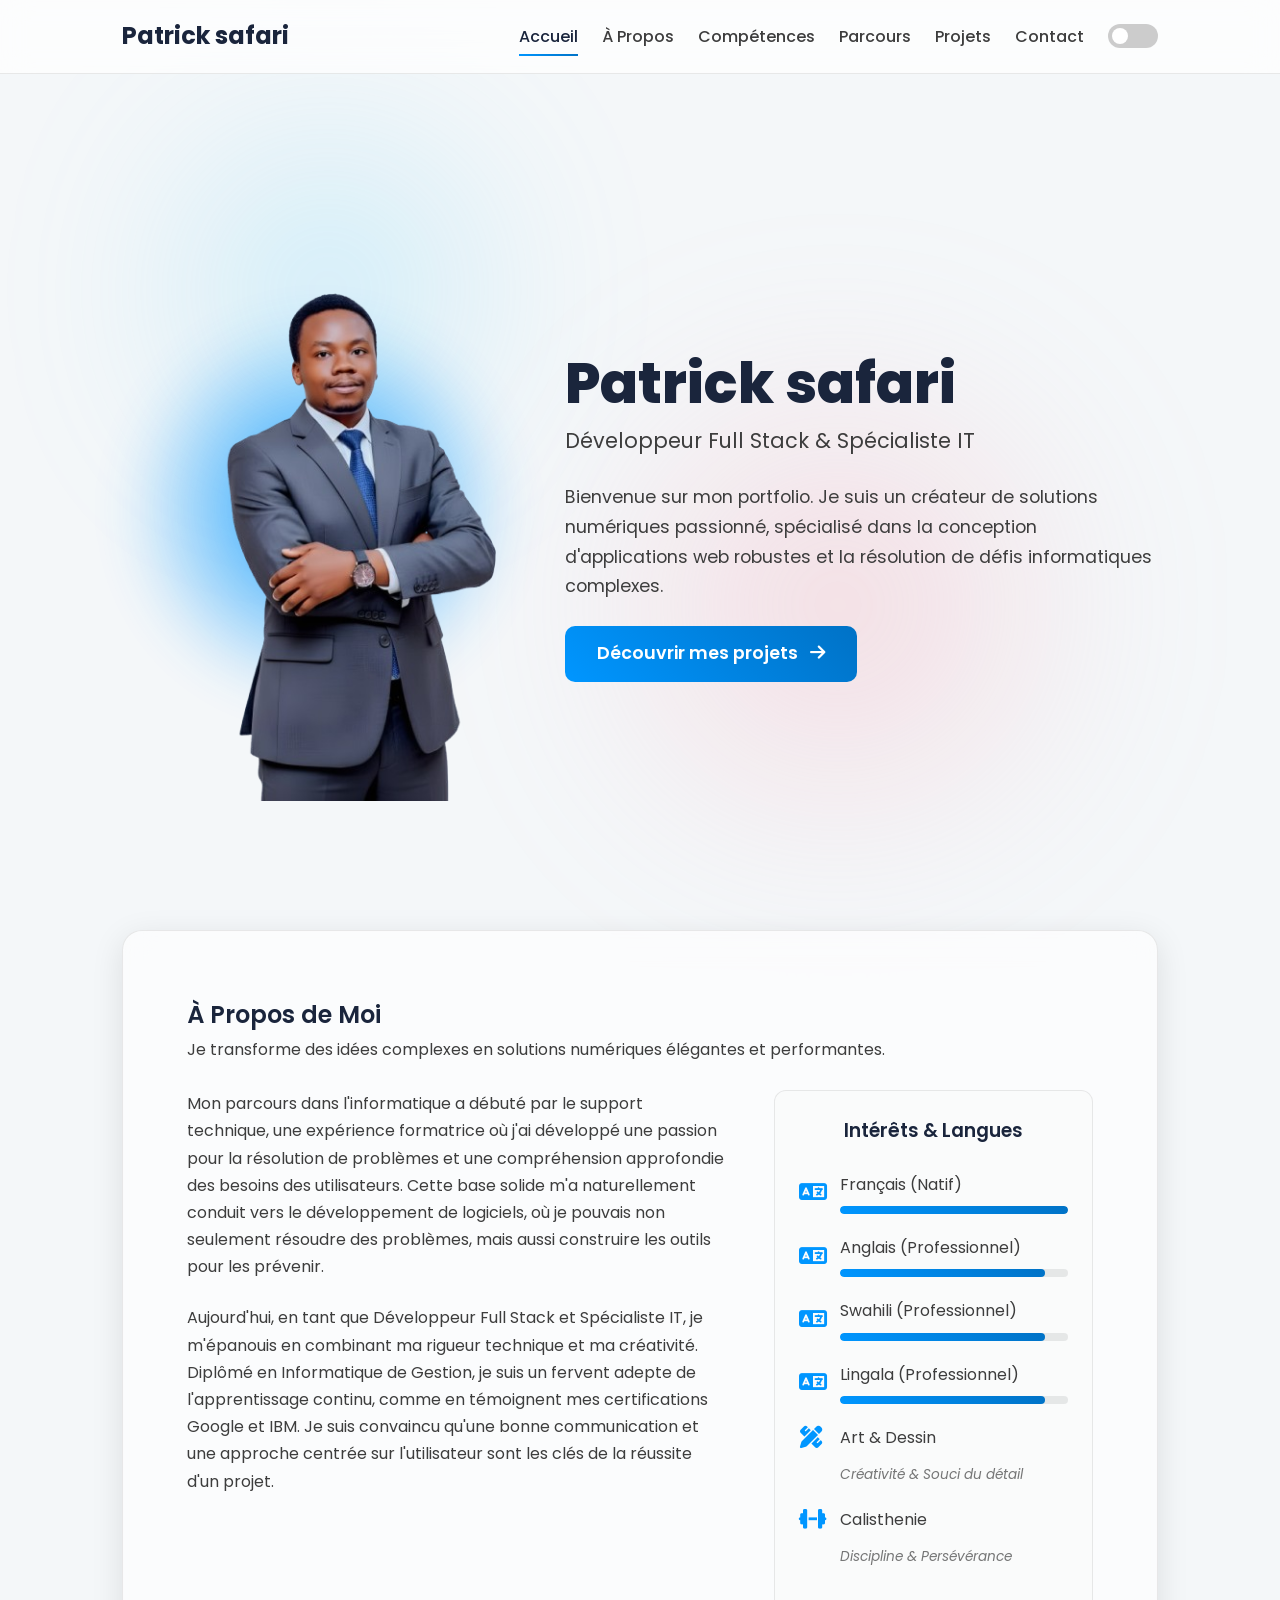
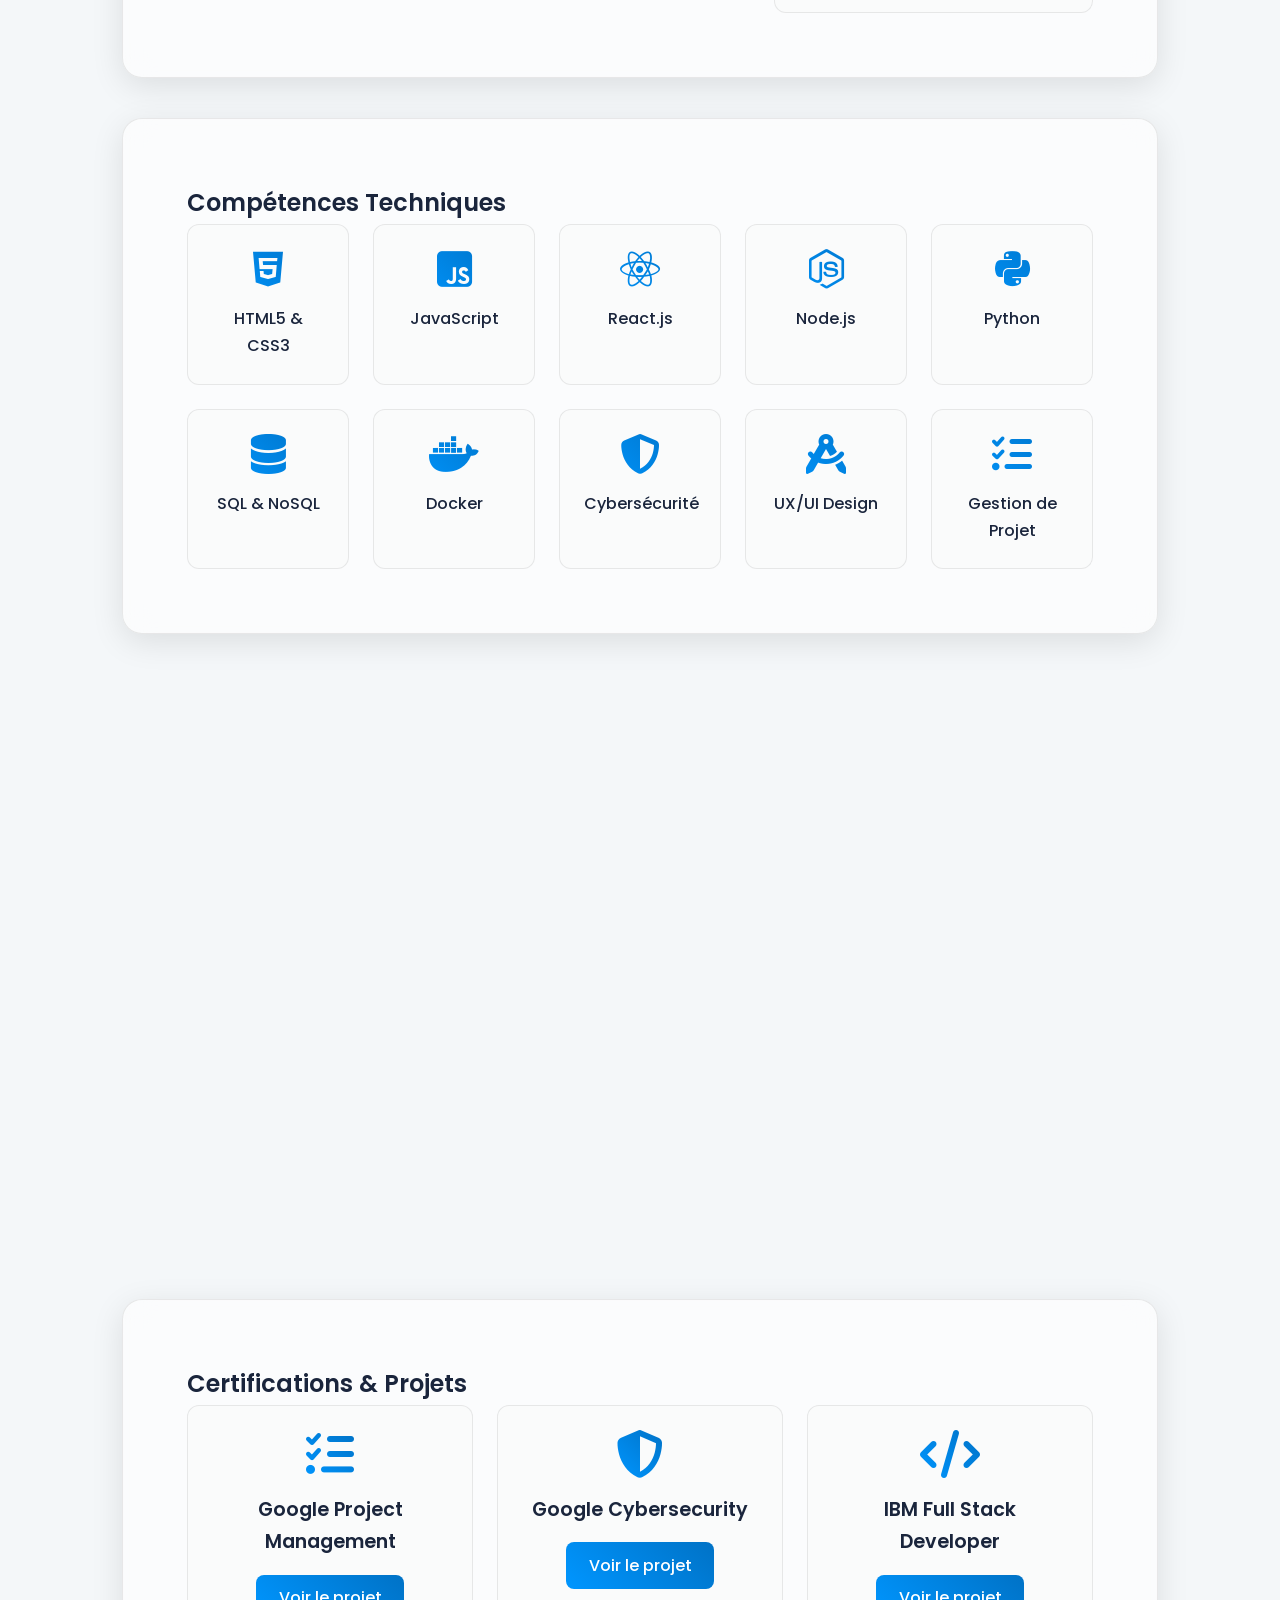
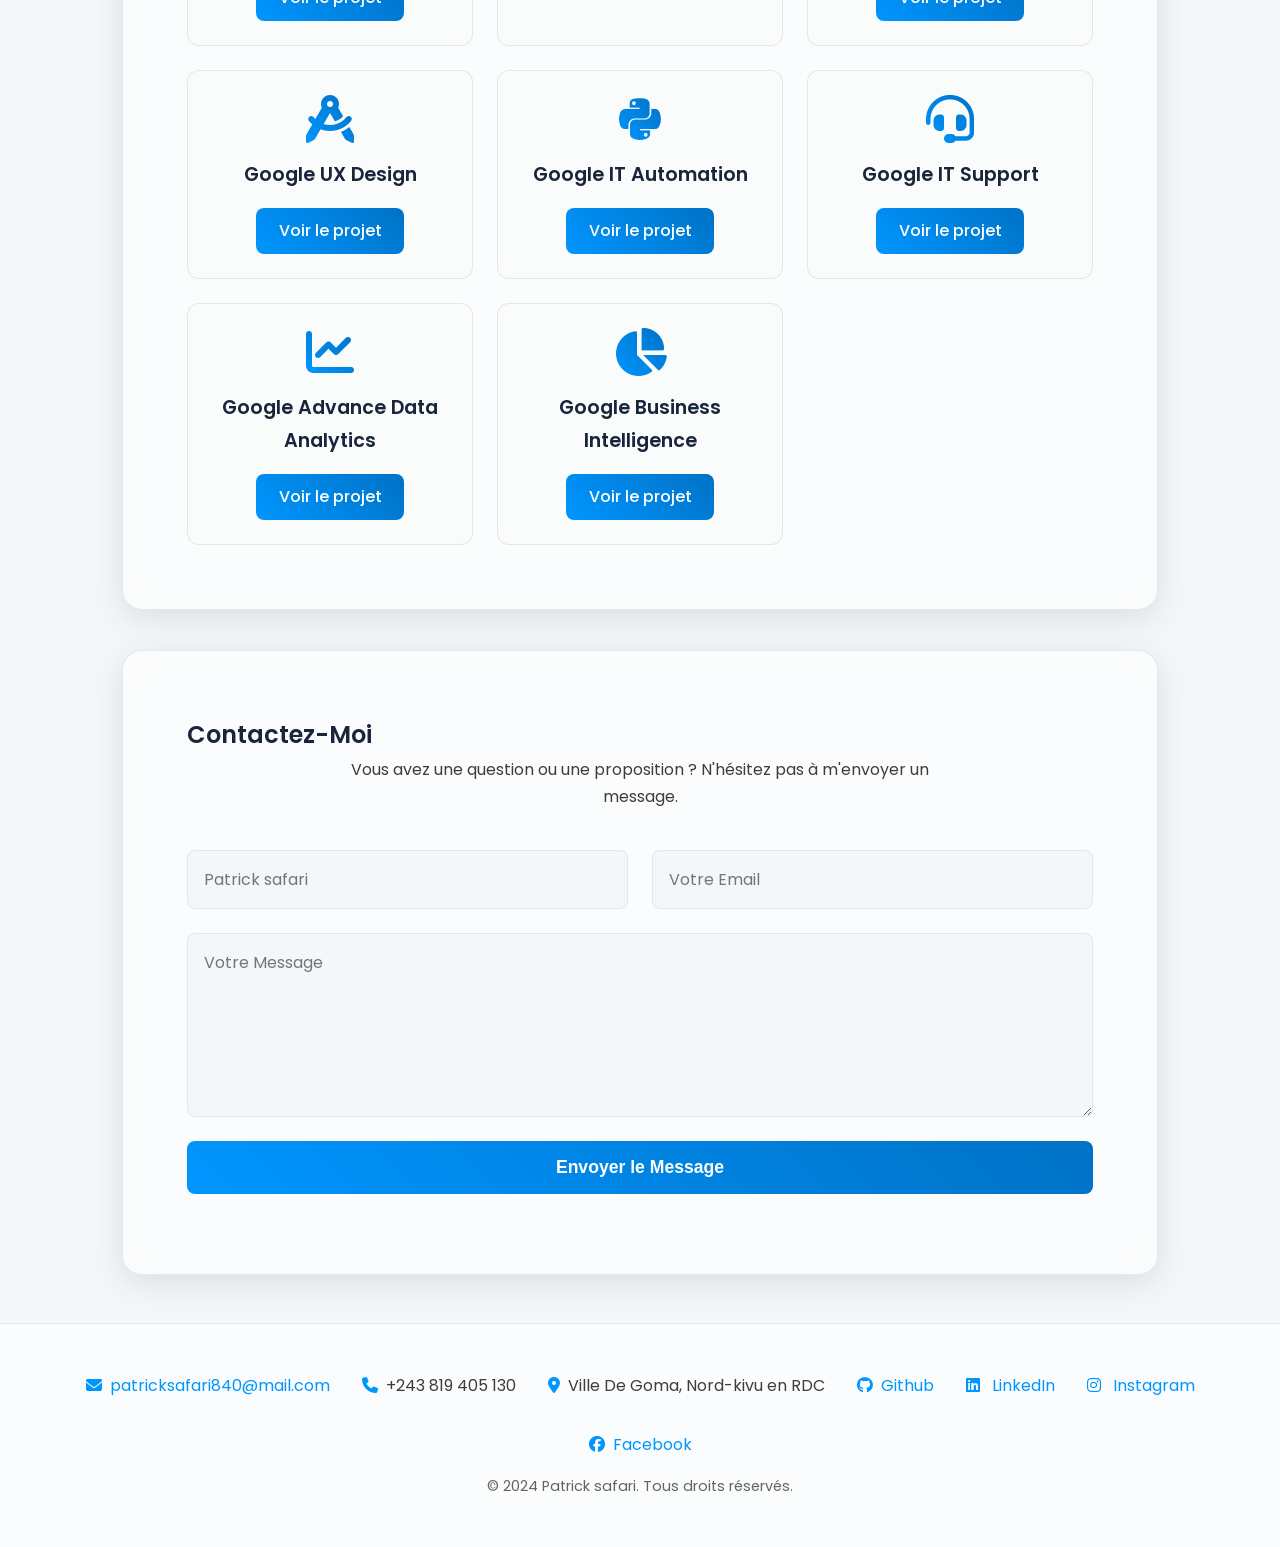
==== index.html @ 02a32f5e "Add files via upload" ====
<!DOCTYPE html>
<html lang="fr">
<head>
    <meta charset="UTF-8">
    <meta name="viewport" content="width=device-width, initial-scale=1.0">
    <title>Patrick safari | Développeur Full Stack & Spécialiste IT</title>

    <!-- Polices & Icônes -->
    <link rel="icon" href="your-icon-filename.png" type="image/png">
    <link rel="preconnect" href="https://fonts.googleapis.com">
    <link rel="preconnect" href="https://fonts.gstatic.com" crossorigin>
    <link href="https://fonts.googleapis.com/css2?family=Poppins:wght@300;400;500;600;700;800&display=swap" rel="stylesheet">
    <link rel="stylesheet" href="https://cdnjs.cloudflare.com/ajax/libs/font-awesome/6.4.2/css/all.min.css">

    <style>
        /* ---------------------------------- */
        /*          DESIGN VARIABLES          */
        /* ---------------------------------- */
        :root {
            /* Light Mode (Default) */
            --bg-color: #f4f7f9;
            --main-bg-color: rgba(255, 255, 255, 0.6);
            --header-bg-color: rgba(255, 255, 255, 0.7);
            --text-color: #3d3d3d;
            --heading-color: #1a253c;
            --accent-color: #0096FF;
            --accent-color-darker: #0072C6;
            --border-color: rgba(200, 200, 200, 0.4);
            --card-bg-color: rgba(249, 250, 251, 0.6);
            --shadow-color: rgba(0, 0, 0, 0.1);
            --gradient-accent: linear-gradient(45deg, var(--accent-color), var(--accent-color-darker));
            --aurora-color-1: #5BCEFA;
            --aurora-color-2: #F5A9B8;
            --aurora-color-3: #92FE9D;
        }

        /* Dark Mode */
        body.dark-mode {
            --bg-color: #0d1117;
            --main-bg-color: rgba(30, 30, 30, 0.5);
            --header-bg-color: rgba(25, 25, 25, 0.6);
            --text-color: #c9d1d9;
            --heading-color: #ffffff;
            --accent-color: #389bff;
            --accent-color-darker: #1e7eeb;
            --border-color: rgba(255, 255, 255, 0.1);
            --card-bg-color: rgba(42, 42, 42, 0.5);
            --shadow-color: rgba(0, 0, 0, 0.3);
            --aurora-color-1: #0A4D68;
            --aurora-color-2: #7E2E84;
            --aurora-color-3: #146C43;
        }

        /* ---------------------------------- */
        /*          BASE & LAYOUT STYLES      */
        /* ---------------------------------- */
        * { box-sizing: border-box; margin: 0; padding: 0; }
        html { scroll-behavior: smooth; }

        body {
            font-family: 'Poppins', sans-serif;
            background-color: var(--bg-color);
            color: var(--text-color);
            line-height: 1.7;
            font-size: 16px;
            transition: background-color 0.4s ease, color 0.4s ease;
            overflow-x: hidden;
        }
        
        /* Animated Aurora Background */
        body::before, body::after {
            content: ''; position: fixed; z-index: -1; filter: blur(100px);
            opacity: 0.5; transition: opacity 1s ease;
        }
        body::before {
            width: 400px; height: 400px; background: radial-gradient(circle, var(--aurora-color-1), transparent 60%);
            top: 10vh; left: 10vw; animation: moveAurora1 20s infinite alternate ease-in-out;
        }
        body::after {
            width: 500px; height: 500px; background: radial-gradient(circle, var(--aurora-color-2), transparent 70%);
            bottom: 5vh; right: 15vw; animation: moveAurora2 25s infinite alternate ease-in-out;
        }
        @keyframes moveAurora1 { from { transform: translate(0, 0) rotate(0deg); } to { transform: translate(100px, 50px) rotate(90deg); } }
        @keyframes moveAurora2 { from { transform: translate(0, 0) rotate(0deg); } to { transform: translate(-80px, -40px) rotate(-90deg); } }

        .container { max-width: 1100px; margin: 0 auto; padding: 0 2rem; }
        h1, h2, h3 { color: var(--heading-color); font-weight: 600; }
        a { color: var(--accent-color); text-decoration: none; transition: color 0.3s; }
        a:hover { color: var(--accent-color-darker); }

        /* ---------------------------------- */
        /*        HEADER & NAVIGATION         */
        /* ---------------------------------- */
        .main-header {
            position: fixed;
            top: 0;
            left: 0;
            width: 100%;
            z-index: 100;
            padding: 1rem 0;
            background-color: var(--header-bg-color);
            backdrop-filter: blur(15px);
            -webkit-backdrop-filter: blur(15px);
            border-bottom: 1px solid var(--border-color);
            transition: top 0.3s;
        }
        .main-header .container {
            display: flex;
            justify-content: space-between;
            align-items: center;
        }
        .logo { font-size: 1.5rem; font-weight: 700; color: var(--heading-color); }
        .main-nav { display: flex; align-items: center; gap: 1.5rem; }
        .nav-links { list-style: none; display: flex; gap: 1.5rem; }
        .nav-links a { font-weight: 500; color: var(--text-color); position: relative; padding: 0.5rem 0; }
        .nav-links a::after {
            content: '';
            position: absolute;
            bottom: 0;
            left: 0;
            width: 100%;
            height: 2px;
            background: var(--gradient-accent);
            transform: scaleX(0);
            transform-origin: right;
            transition: transform 0.3s ease-out;
        }
        .nav-links a:hover::after, .nav-links a.active::after {
            transform: scaleX(1);
            transform-origin: left;
        }
        .nav-links a.active { color: var(--heading-color); }

        .hamburger { display: none; cursor: pointer; font-size: 1.5rem; }
        .theme-switch-wrapper { display: flex; align-items: center; }

        /* ---------------------------------- */
        /*        MAIN CONTENT (MAIN)         */
        /* ---------------------------------- */
        .main-content { padding-top: 80px; /* Header height */ }
        .content-section {
            padding: 5rem 0;
            opacity: 0;
            transform: translateY(30px);
            transition: opacity 0.6s ease-out, transform 0.6s ease-out;
        }
        .content-section.visible { opacity: 1; transform: translateY(0); }
        .content-section:not(#hero) {
             background-color: var(--main-bg-color); 
             padding: 4rem; 
             margin-bottom: 2.5rem; 
             border-radius: 20px;
             box-shadow: 0 8px 32px var(--shadow-color); 
             border: 1px solid var(--border-color);
             backdrop-filter: blur(15px); 
            -webkit-backdrop-filter: blur(15px);
        }

       /* ---------------------------------- */
/*        HERO SECTION - ALIGNED      */
/* ---------------------------------- */
#hero {
    min-height: 90vh;
    display: flex;
    align-items: center;
    justify-content: center;
    text-align: left;
    padding: 80px 0 2rem 0;
    margin-bottom: 2.5rem;
}

.hero-container {
    display: flex;
    align-items: center;
    justify-content: space-between;
    gap: 3rem;
    width: 100%;
}

.hero-text-content {
    flex: 1.5;
    max-width: 600px;
}

.hero-image-content {
    flex: 1;
    position: relative; /* Crucial for positioning the background glow */
    display: flex;
    justify-content: center;
    align-items: center;
}

/* This new pseudo-element creates the soft blue circle BEHIND the image */
.hero-image-content::before {
    content: '';
    position: absolute;
    width: 100%;
    height: 100%;
    max-width: 450px; /* Controls the size of the glow */
    max-height: 450px;
    background: radial-gradient(circle, var(--accent-color) 10%, transparent 65%);
    border-radius: 50%;
    filter: blur(25px); /* Creates the soft, blurry edge */
    z-index: 0; /* Sits behind the image */
    opacity: 0.8;
}


/* Updated styles for the image */
.hero-img-redesigned {
    max-width: 600px; /* Made the image significantly larger */
    width: 100%;
    height: auto;
    object-fit: contain;
    position: relative; /* Ensures it sits on top of the ::before element */
    z-index: 1;
    /* We removed the border, background, and box-shadow here */
}

.hero-name { font-size: 3.5rem; font-weight: 800; }
.hero-title { font-size: 1.3rem; font-weight: 400; color: var(--text-color); margin-top: -0.5rem; }
.hero-bio { margin: 1.5rem 0; font-size: 1.1rem; }
.hero-cta { display: inline-block; background: var(--gradient-accent); color: #fff; padding: 0.8rem 2rem; border-radius: 10px; font-weight: 600; cursor: pointer; transition: transform 0.2s, box-shadow 0.2s; font-size: 1.1rem; }
.hero-cta:hover { transform: translateY(-3px); box-shadow: 0 8px 20px rgba(0, 150, 255, 0.4); }

/* Animation for the new hero section elements */
.hero-text-content > *, .hero-image-content {
    animation: fadeInSlideUp 0.8s ease-out forwards;
    opacity: 0;
}

.hero-name { animation-delay: 0.2s; }
.hero-title { animation-delay: 0.4s; }
.hero-bio { animation-delay: 0.5s; }
.hero-cta { animation-delay: 0.6s; }
.hero-image-content { animation-delay: 0.3s; }

@keyframes fadeInSlideUp {
    from { opacity: 0; transform: translateY(20px); }
    to { opacity: 1; transform: translateY(0); }
}

/* Responsive adjustments for the hero section */
@media (max-width: 992px) {
    .hero-container {
        flex-direction: column;
        text-align: center;
        gap: 2rem;
    }
    .hero-text-content {
        max-width: 100%;
    }
    .hero-name {
        font-size: 2.8rem;
    }
}

@media (max-width: 768px) {
    .hero-img-redesigned {
        max-width: 380px; /* Adjusted size for mobile */
    }
    .hero-name {
        font-size: 2.4rem;
    }
}
        /* ABOUT SECTION - NOUVEAUX STYLES */
        .about-container {
            display: flex;
            gap: 3rem;
            align-items: flex-start; /* Aligner les éléments en haut */
        }

        .about-text {
            flex: 2; /* Prend 2/3 de l'espace */
            text-align: left;
        }
        .about-text p {
            margin-bottom: 1.5rem;
        }

        .about-sidebar {
            flex: 1; /* Prend 1/3 de l'espace */
            background-color: var(--card-bg-color);
            padding: 1.5rem;
            border-radius: 12px;
            border: 1px solid var(--border-color);
        }

        .about-sidebar h3 {
            margin-bottom: 1.5rem;
            text-align: center;
            color: var(--heading-color);
        }

        .about-details {
            list-style: none;
            padding: 0;
            text-align: left; /* Aligner le texte à gauche pour la lisibilité */
        }

        .about-details li {
            display: flex;
            align-items: center;
            gap: 1rem; /* Espace entre l'icône et le texte */
            font-size: 1rem;
            margin-bottom: 1.25rem;
            flex-wrap: wrap; /* Permet au texte de passer à la ligne */
        }

        .about-details i {
            color: var(--accent-color);
            font-size: 1.4rem;
            width: 25px; /* Largeur fixe pour l'alignement */
            text-align: center;
        }

        .about-details small {
            display: block;
            width: 100%;
            margin-left: calc(25px + 1rem); /* Aligner avec le texte principal */
            opacity: 0.7;
            font-style: italic;
            font-size: 0.85rem;
            margin-top: -0.25rem;
        }
        
        /* NOUVEAUX STYLES POUR LES BARRES DE PROGRESSION */
        .language-item {
            width: calc(100% - 25px - 1rem); /* Prend la largeur restante */
        }
        .progress-bar-container {
            width: 100%;
            background-color: var(--border-color);
            border-radius: 5px;
            height: 8px;
            margin-top: 0.5rem;
            overflow: hidden;
        }
        .progress-bar {
            height: 100%;
            background: var(--gradient-accent);
            border-radius: 5px;
        }


        /* RESPONSIVE DESIGN pour la section ABOUT */
        @media (max-width: 992px) {
            .about-container {
                flex-direction: column;
                gap: 2.5rem;
            }
            .about-text, .about-sidebar {
                flex: 1; /* Prend toute la largeur */
                width: 100%;
            }
            .about-sidebar {
                padding: 2rem;
            }
        }
                /* SKILLS SECTION - NEW */
                .skills-grid {
                    display: grid;
                    grid-template-columns: repeat(auto-fit, minmax(150px, 1fr));
                    gap: 1.5rem;
                    text-align: center;
                }
                .skill-card {
                    background-color: var(--card-bg-color);
                    padding: 1.5rem;
                    border-radius: 12px;
                    border: 1px solid var(--border-color);
                    transition: transform 0.3s ease, box-shadow 0.3s ease;
                }
                .skill-card:hover {
                    transform: translateY(-5px);
                    box-shadow: 0 8px 20px var(--shadow-color);
                    border-color: var(--accent-color);
                }
                .skill-card i {
                    font-size: 2.5rem;
                    margin-bottom: 1rem;
                    display: block;
                    background: var(--gradient-accent);
                    -webkit-background-clip: text;
                    background-clip: text;
                    -webkit-text-fill-color: transparent;
                }
                .skill-card h3 { font-size: 1rem; font-weight: 500; }


        /* TIMELINE (No major changes) */
        .timeline { position: relative; max-width: 800px; margin: 0 auto; }
        .timeline-item { padding-left: 3rem; position: relative; margin-bottom: 2.5rem; }
        .timeline-item:last-child { margin-bottom: 0; }
        .timeline-item::before { content: ''; position: absolute; left: 0.7rem; top: 0.25rem; width: 3px; height: 100%; background: var(--gradient-accent); border-radius: 3px; }
        .timeline-icon { position: absolute; left: 0; top: 0.1rem; width: 24px; height: 24px; border-radius: 50%; background: var(--bg-color); border: 4px solid var(--accent-color); box-shadow: 0 0 10px var(--accent-color); }
        .timeline-title { font-size: 1.3rem; font-weight: 500; }
        
        .timeline-reference {
            font-size: 0.9rem;
            font-style: italic;
            opacity: 0.8;
            margin-top: 0.5rem;
        }
        /* PROJECTS/CERTIFICATIONS GRID (No major changes) */
        .certifications-grid { display: grid; grid-template-columns: repeat(auto-fit, minmax(280px, 1fr)); gap: 1.5rem; }
        .card { background-color: var(--card-bg-color); padding: 1.5rem; border-radius: 12px; border: 1px solid var(--border-color); text-align: center; transition: transform 0.3s ease, box-shadow 0.3s ease; cursor: pointer; }
        .card-icon {
            font-size: 3rem;
            margin-bottom: 1rem;
            background: var(--gradient-accent);
            -webkit-background-clip: text;
            background-clip: text;
            -webkit-text-fill-color: transparent;
        }
        .card-icon { font-size: 3rem; margin-bottom: 1rem; background: var(--gradient-accent); background-clip: text; -webkit-background-clip: text; -webkit-text-fill-color: transparent; }
        .card h3 { font-size: 1.2rem; margin-bottom: 1rem; }
        .card-button { display: inline-block; background: var(--gradient-accent); color: #fff; padding: 0.6rem 1.4rem; border-radius: 8px; font-weight: 500; }

        /* CONTACT FORM (No major changes) */
        #contact-intro { text-align: center; max-width: 600px; margin: 0 auto 2.5rem auto; }
        .form-group { display: flex; gap: 1.5rem; margin-bottom: 1.5rem; }
        .form-group input, .form-group textarea { width: 100%; padding: 1rem; border-radius: 8px; border: 1px solid var(--border-color); background-color: var(--bg-color); color: var(--text-color); font-family: 'Poppins', sans-serif; font-size: 1rem; transition: border-color 0.3s, box-shadow 0.3s; }
        .form-group input:focus, .form-group textarea:focus { outline: none; border-color: var(--accent-color); box-shadow: 0 0 0 3px rgba(0, 150, 255, 0.2); }
        .submit-button { display: block; width: 100%; padding: 1rem; background: var(--gradient-accent); color: #fff; border: none; border-radius: 8px; font-size: 1.1rem; font-weight: 600; cursor: pointer; transition: transform 0.2s, box-shadow 0.2s; }
        .submit-button:hover { transform: translateY(-3px); box-shadow: 0 8px 20px rgba(0, 150, 255, 0.4); }
        
        /* FOOTER - NEW */
        .main-footer {
            padding: 3rem 2rem;
            text-align: center;
            margin-top: 3rem;
            background-color: var(--main-bg-color);
            border-top: 1px solid var(--border-color);
        }
        .footer-contact-info { list-style: none; display: flex; justify-content: center; gap: 2rem; flex-wrap: wrap; margin-bottom: 1rem; }
        .footer-contact-info li { font-size: 1rem; }
        .footer-contact-info i { margin-right: 8px; color: var(--accent-color); }
        .footer-copyright { font-size: 0.9rem; opacity: 0.8; }
        
        /* THEME SWITCH (No changes) */
        .theme-switch { display: inline-block; height: 24px; position: relative; width: 50px; }
        .theme-switch input { display: none; }
        .slider { background-color: #ccc; bottom: 0; cursor: pointer; left: 0; position: absolute; right: 0; top: 0; transition: .4s; border-radius: 34px; }
        .slider:before { background-color: #fff; bottom: 4px; content: ""; height: 16px; left: 4px; position: absolute; transition: .4s; width: 16px; border-radius: 50%; }
        input:checked + .slider { background: var(--gradient-accent); }
        input:checked + .slider:before { transform: translateX(26px); }
        
        /* MODAL (No changes) */
        .modal { position: fixed; z-index: 1000; left: 0; top: 0; width: 100%; height: 100%; background-color: rgba(0, 0, 0, 0.7); display: none; align-items: center; justify-content: center; opacity: 0; transition: opacity 0.3s ease; backdrop-filter: blur(5px); }
        .modal.show { display: flex; opacity: 1; }
        .modal-content { background-color: var(--main-bg-color); padding: 2.5rem; border-radius: 12px; width: 90%; max-width: 800px; max-height: 90vh; overflow-y: auto; position: relative; transform: scale(0.95); transition: transform 0.3s ease; border: 1px solid var(--border-color); }
        .modal.show .modal-content { transform: scale(1); }
        .modal-close { position: absolute; top: 1rem; right: 1.5rem; font-size: 2rem; font-weight: bold; color: var(--text-color); cursor: pointer; transition: transform 0.2s; }
        .modal-close:hover { transform: rotate(90deg); }
        .modal-title { font-size: 2rem; margin-bottom: 1.5rem; }
        body.modal-open { overflow: hidden; }

        /* RESPONSIVE DESIGN */
        @media (max-width: 992px) {
             .nav-links {
                display: none;
                flex-direction: column;
                position: absolute;
                top: 100%;
                left: 0;
                width: 100%;
                background-color: var(--header-bg-color);
                padding: 1rem 0;
                border-bottom: 1px solid var(--border-color);
             }
             .nav-links.active { display: flex; }
             .nav-links li { text-align: center; width: 100%; }
             .nav-links a { padding: 1rem; width: 100%; }
             .hamburger { display: block; }
             .section-title { font-size: 2.5rem; }
             .section-subtitle { font-size: 1.2rem; }
        }

        @media (max-width: 768px) {
            body { font-size: 15px; }
            .container { padding: 0 1.5rem; }
            .content-section:not(#hero) { padding: 2.5rem; }
            #hero { min-height: 90vh; }
            .section-title { font-size: 2rem; }
            .section-subtitle
            .form-group { flex-direction: column; gap: 0; margin-bottom: 0; }
            .form-group input, .form-group textarea { margin-bottom: 1.5rem; }
            body::before, body::after { filter: blur(70px); }
        }
    </style>
</head>
<body>

    <!-- ==================== HEADER ==================== -->
    <header class="main-header">
        <div class="container">
            <a href="#" class="logo">Patrick safari</a>
            <nav class="main-nav">
                <ul class="nav-links" id="nav-links">
                    <li><a href="#hero" class="nav-link active">Accueil</a></li>
                    <li><a href="#about" class="nav-link">À Propos</a></li>
                    <li><a href="#skills" class="nav-link">Compétences</a></li>
                    <li><a href="#experience" class="nav-link">Parcours</a></li>
                    <li><a href="#projects" class="nav-link">Projets</a></li>
                    <li><a href="#contact" class="nav-link">Contact</a></li>
                </ul>
                <div class="theme-switch-wrapper">
                    <label class="theme-switch" for="checkbox">
                        <input type="checkbox" id="checkbox" />
                        <div class="slider round"></div>
                    </label>
                </div>
                <div class="hamburger" id="hamburger">
                    <i class="fas fa-bars"></i>
                </div>
            </nav>
        </div>
    </header>

    <!-- ==================== MAIN CONTENT ==================== -->
    <main class="main-content">
        <div class="container">

            <!-- HERO SECTION - AMÉLIORÉE -->
            <section id="hero" class="content-section">
                <div class="hero-container">
                    <!-- Colonne de gauche pour le texte -->
                    <div class="hero-image-content">
                        <!-- IMPORTANT: Utilisez une image sans arrière-plan (format .png) -->
                        <img src="profile_1-removed_bg.png" alt="Photo de Patrick safari" class="hero-img-redesigned">
                    </div>
                    
                    <!-- Colonne de droite pour l'image -->
                     <div class="hero-text-content">
                        <h1 class="hero-name">Patrick safari</h1>
                        <p class="hero-title">Développeur Full Stack & Spécialiste IT</p>
                        <p class="hero-bio">
                            Bienvenue sur mon portfolio. Je suis un créateur de solutions numériques passionné, spécialisé dans la conception d'applications web robustes et la résolution de défis informatiques complexes.
                        </p>
                        <a href="#projects" class="hero-cta">
                            Découvrir mes projets <i class="fas fa-arrow-right" style="margin-left: 8px;"></i>
                        </a>
                    </div>
                </div>
            </section>

            <!-- ABOUT SECTION - AMÉLIORÉE -->
            <section id="about" class="content-section">
                <h2 class="section-title">À Propos de Moi</h2>
                <p class="section-subtitle">
                    Je transforme des idées complexes en solutions numériques élégantes et performantes.
                </p>

                <br>

                <div class="about-container">
                    <div class="about-text">
                        <p>
                            Mon parcours dans l'informatique a débuté par le support technique, une expérience formatrice où j'ai développé une passion pour la résolution de problèmes et une compréhension approfondie des besoins des utilisateurs. Cette base solide m'a naturellement conduit vers le développement de logiciels, où je pouvais non seulement résoudre des problèmes, mais aussi construire les outils pour les prévenir.
                        </p>
                        <p>
                            Aujourd'hui, en tant que Développeur Full Stack et Spécialiste IT, je m'épanouis en combinant ma rigueur technique et ma créativité. Diplômé en Informatique de Gestion, je suis un fervent adepte de l'apprentissage continu, comme en témoignent mes certifications Google et IBM. Je suis convaincu qu'une bonne communication et une approche centrée sur l'utilisateur sont les clés de la réussite d'un projet.
                        </p>
                    </div>
                    <div class="about-sidebar">
                        <h3>Intérêts &amp; Langues</h3>
                        <ul class="about-details">
                            <li>
                                <i class="fas fa-language"></i>
                                <div class="language-item">
                                    <span>Français (Natif)</span>
                                    <div class="progress-bar-container"><div class="progress-bar" style="width: 100%;"></div></div>
                                </div>
                            </li>
                            <li>
                                <i class="fas fa-language"></i>
                                <div class="language-item">
                                    <span>Anglais (Professionnel)</span>
                                    <div class="progress-bar-container"><div class="progress-bar" style="width: 90%;"></div></div>
                                </div>
                            </li>
                            <li>
                                <i class="fas fa-language"></i>
                                <div class="language-item">
                                    <span>Swahili (Professionnel)</span>
                                    <div class="progress-bar-container"><div class="progress-bar" style="width: 90%;"></div></div>
                                </div>
                            </li>
                            <li>
                                <i class="fas fa-language"></i>
                                <div class="language-item">
                                    <span>Lingala (Professionnel)</span>
                                    <div class="progress-bar-container"><div class="progress-bar" style="width: 90%;"></div></div>
                                </div>
                            </li>
                            <li><i class="fas fa-pencil-ruler"></i><span>Art &amp; Dessin</span><small>Créativité & Souci du détail</small></li>
                            <li><i class="fas fa-dumbbell"></i><span>Calisthenie</span><small>Discipline & Persévérance</small></li>
                        </ul>
                    </div>
                </div>
            </section>
            
            <!-- SKILLS SECTION -->
            <section id="skills" class="content-section">
                <h2 class="section-title">Compétences Techniques</h2>
                <div class="skills-grid">
                    <div class="skill-card"> <i class="fab fa-html5"></i> <h3>HTML5 & CSS3</h3> </div>
                    <div class="skill-card"> <i class="fab fa-js-square"></i> <h3>JavaScript</h3> </div>
                    <div class="skill-card"> <i class="fab fa-react"></i> <h3>React.js</h3> </div>
                    <div class="skill-card"> <i class="fab fa-node-js"></i> <h3>Node.js</h3> </div>
                    <div class="skill-card"> <i class="fab fa-python"></i> <h3>Python</h3> </div>
                    <div class="skill-card"> <i class="fas fa-database"></i> <h3>SQL & NoSQL</h3> </div>
                    <div class="skill-card"> <i class="fab fa-docker"></i> <h3>Docker</h3> </div>
                    <div class="skill-card"> <i class="fas fa-shield-alt"></i> <h3>Cybersécurité</h3> </div>
                    <div class="skill-card"> <i class="fas fa-drafting-compass"></i> <h3>UX/UI Design</h3> </div>
                    <div class="skill-card"> <i class="fas fa-tasks"></i> <h3>Gestion de Projet</h3> </div>
                </div>
            </section>

            <!-- EXPERIENCE & EDUCATION SECTION -->
            <section id="experience" class="content-section">
                <h2 class="section-title">Parcours Professionnel & Formation</h2>
                <div class="timeline">
                    <!-- Experience -->
                    <div class="timeline-item">
                        <div class="timeline-icon"></div> <h3 class="timeline-title">Développeur Logiciel Freelance</h3>
                        <p class="timeline-subtitle">Indépendant | <span>2023 - Présent</span></p>
                        <p>Conception et développement d'applications web sur mesure pour divers clients.</p>
                    </div>
                    <div class="timeline-item">
                        <div class="timeline-icon"></div> <h3 class="timeline-title">Support Informatique & Développeur</h3>
                        <p class="timeline-subtitle">Mutombo Establishment (Entreprise Agricole) | <span>2021 - 2023</span></p>
                        <p>Assistance technique, maintenance du parc informatique et développement d'outils internes.</p>
                        <p class="timeline-reference">Référence : Mutombo Rolland (+2438531234002)</p>
                    </div>
                     <!-- Education -->
                    <div class="timeline-item">
                        <div class="timeline-icon"></div> <h3 class="timeline-title">Diplôme en Informatique de Gestion</h3>
                        <p class="timeline-subtitle">UHTGL | <span>2025</span></p>
                        <p>Formation en programmation, bases de données, réseaux et analyse de systèmes.</p>
                        <p class="timeline-reference">Référence : Mr Bienfait (+243970708378)</p>
                    </div>
                </div>
            </section>
            
            <!-- PROJECTS & CERTIFICATIONS SECTION -->
            <section id="projects" class="content-section">
                <h2 class="section-title">Certifications & Projets</h2>
                <div class="certifications-grid">
                    <a href="project.html#gpm" class="card"><i class="fas fa-tasks card-icon"></i><h3>Google Project Management</h3><span class="card-button">Voir le projet</span></a>
                    <a href="project.html#gcs" class="card"><i class="fas fa-shield-alt card-icon"></i><h3>Google Cybersecurity</h3><span class="card-button">Voir le projet</span></a>
                    <a href="project.html#ibm" class="card"><i class="fas fa-code card-icon"></i><h3>IBM Full Stack Developer</h3><span class="card-button">Voir le projet</span></a>
                    <a href="project.html#gux" class="card"><i class="fas fa-drafting-compass card-icon"></i><h3>Google UX Design</h3><span class="card-button">Voir le projet</span></a>
                    <a href="project.html#gitp" class="card"><i class="fab fa-python card-icon"></i><h3>Google IT Automation</h3><span class="card-button">Voir le projet</span></a>
                    <a href="project.html#gits" class="card"><i class="fas fa-headset card-icon"></i><h3>Google IT Support</h3><span class="card-button">Voir le projet</span></a>
                    <a href="project.html#gda-gbi" class="card"><i class="fas fa-chart-line card-icon"></i><h3>Google Advance Data Analytics</h3><span class="card-button">Voir le projet</span></a>
                    <a href="project.html#gda-gbi" class="card"><i class="fas fa-chart-pie card-icon"></i><h3>Google Business Intelligence</h3><span class="card-button">Voir le projet</span></a>
                
                </div>
            </section>

            <!-- CONTACT SECTION -->
            <section id="contact" class="content-section">
                <h2 class="section-title">Contactez-Moi</h2>
                <p id="contact-intro">Vous avez une question ou une proposition ? N'hésitez pas à m'envoyer un message.</p>
                <form id="contactForm" action="https://api.web3forms.com/submit" method="POST">
                    <input type="hidden" name="access_key" value="YOUR_WEB3FORMS_ACCESS_KEY">
                    <div class="form-group">
                        <input type="text" name="name" placeholder="Patrick safari" required>
                        <input type="email" name="email" placeholder="Votre Email" required>
                    </div>
                    <div class="form-group">
                        <textarea name="message" rows="6" placeholder="Votre Message" required></textarea>
                    </div>
                    <button type="submit" class="submit-button">Envoyer le Message</button>
                    <p id="form-status" style="margin-top: 1rem; text-align: center;"></p>
                </form>
            </section>
        </div>
    </main>

    <!-- ==================== FOOTER ==================== -->
    <footer class="main-footer">
        <ul class="footer-contact-info">
            <li><i class="fas fa-envelope"></i><a href="mailto:patricksafari840@mail.com">patricksafari840@mail.com</a></li>
            <li><i class="fas fa-phone"></i><span>+243 819 405 130</span></li>
            <li><i class="fas fa-map-marker-alt"></i><span>Ville De Goma, Nord-kivu en RDC</span></li>
            <li><i class="fab fa-github"></i><a href="https://github.com/PatrickSafari840">Github</a></li>
            <li><i class="fab fa-linkedin"></i> <a href="https://www.linkedin.com/in/patrick-safari-166077255/">LinkedIn</a></li>
            <li><i class="fab fa-instagram"></i> <a href="https://www.instagram.com/PatrickSafariCimana">Instagram</a></li>
            <li><i class="fab fa-facebook"></i><a href="https://www.facebook.com/patricksafari.cimana">Facebook</a></li>
        </ul>
        <p class="footer-copyright">&copy; 2024 Patrick safari. Tous droits réservés.</p>
    </footer>

    <!-- PROJECT MODAL -->
    <div id="projectModal" class="modal">
        <div class="modal-content">
            <span class="modal-close" onclick="closeModal()">&times;</span>
            <h2 id="modalTitle" class="modal-title"></h2>
            <div id="modalBody" class="modal-body"></div>
        </div>
    </div>

    <script>
        document.addEventListener('DOMContentLoaded', () => {            
            // --- DARK MODE LOGIC ---
            const themeSwitch = document.getElementById('checkbox');
            const applyTheme = (theme) => { document.body.classList.toggle('dark-mode', theme === 'dark'); themeSwitch.checked = (theme === 'dark'); };
            themeSwitch.addEventListener('change', () => { const newTheme = themeSwitch.checked ? 'dark' : 'light'; localStorage.setItem('theme', newTheme); applyTheme(newTheme); });
            const prefersDark = window.matchMedia('(prefers-color-scheme: dark)').matches;
            applyTheme(localStorage.getItem('theme') || (prefersDark ? 'dark' : 'light'));

             // --- RESPONSIVE NAV (HAMBURGER) ---
            const hamburger = document.getElementById('hamburger');
            const navLinks = document.getElementById('nav-links');
            hamburger.addEventListener('click', () => { navLinks.classList.toggle('active'); });
            document.querySelectorAll('.nav-link').forEach(link => {
                link.addEventListener('click', () => {
                    if (navLinks.classList.contains('active')) {
                        navLinks.classList.remove('active');
                    }
                });
            });

            // --- SCROLL ANIMATION & ACTIVE NAV LOGIC ---
            const sections = document.querySelectorAll('.content-section');
            const navLinkItems = document.querySelectorAll('.nav-link');

            const observerOptions = { root: null, rootMargin: "-50% 0px -50% 0px", threshold: 0 };

            const observer = new IntersectionObserver(entries => {
                entries.forEach(entry => {
                    if (entry.isIntersecting) {
                        const id = entry.target.getAttribute('id');
                        entry.target.classList.add('visible');
                        
                        navLinkItems.forEach(link => {
                            link.classList.remove('active');
                            if (link.getAttribute('href') === `#${id}`) {
                                link.classList.add('active');
                            }
                        });
                    }
                });
            }, observerOptions);
            sections.forEach(section => observer.observe(section));


            // --- CONTACT FORM LOGIC ---
            const contactForm = document.getElementById('contactForm');
            const formStatus = document.getElementById('form-status');
            contactForm.addEventListener('submit', function(e) {
                e.preventDefault();
                const formData = new FormData(contactForm);
                formStatus.innerHTML = "Envoi en cours..."; formStatus.style.color = 'gray';
                fetch(contactForm.action, { method: 'POST', body: formData, headers: { 'Accept': 'application/json' }})
                .then(r => { if(r.ok) { formStatus.innerHTML = "Message envoyé !"; formStatus.style.color = 'green'; contactForm.reset(); } else { r.json().then(d => { formStatus.innerHTML = d.message || "Erreur."; formStatus.style.color = 'red'; }); }})
                .catch(err => { formStatus.innerHTML = "Erreur."; formStatus.style.color = 'red'; });
                setTimeout(() => { formStatus.innerHTML = ""; }, 6000);
            });
        });
    </script>
</body>
</html>
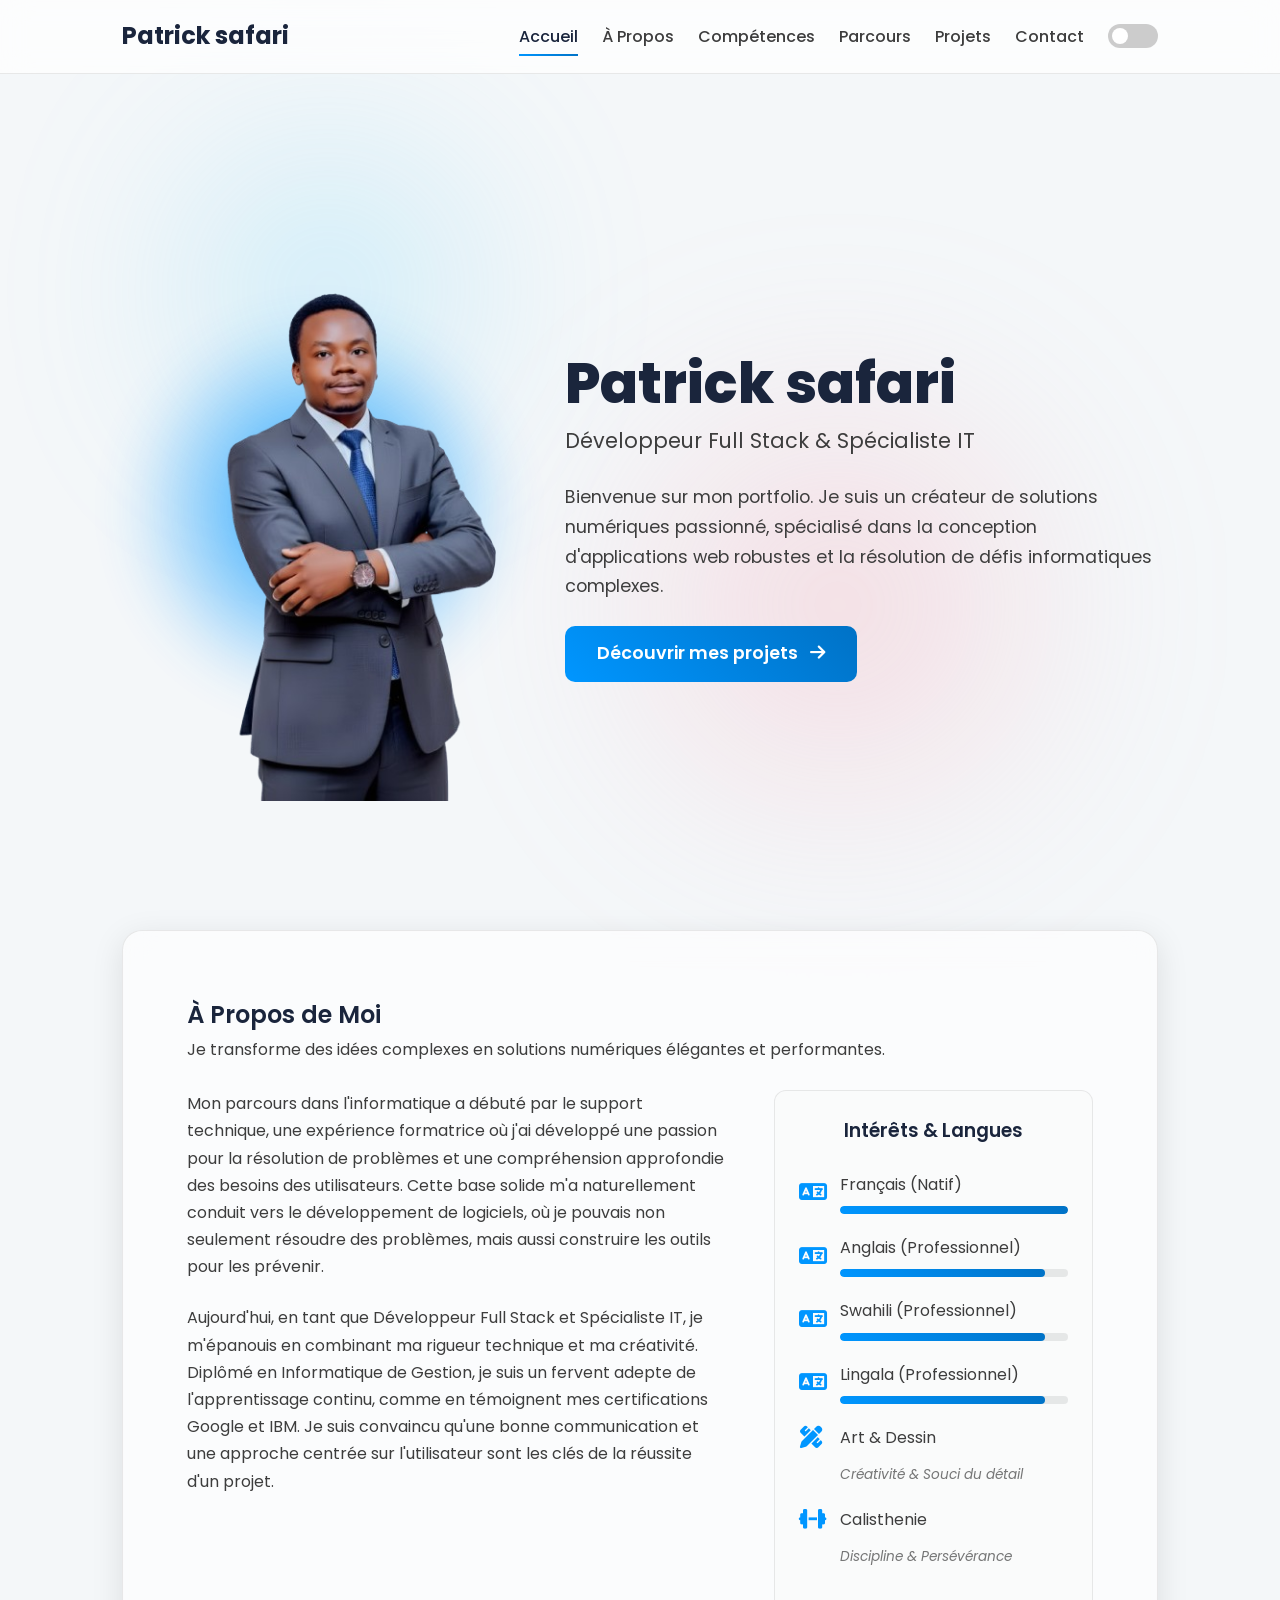
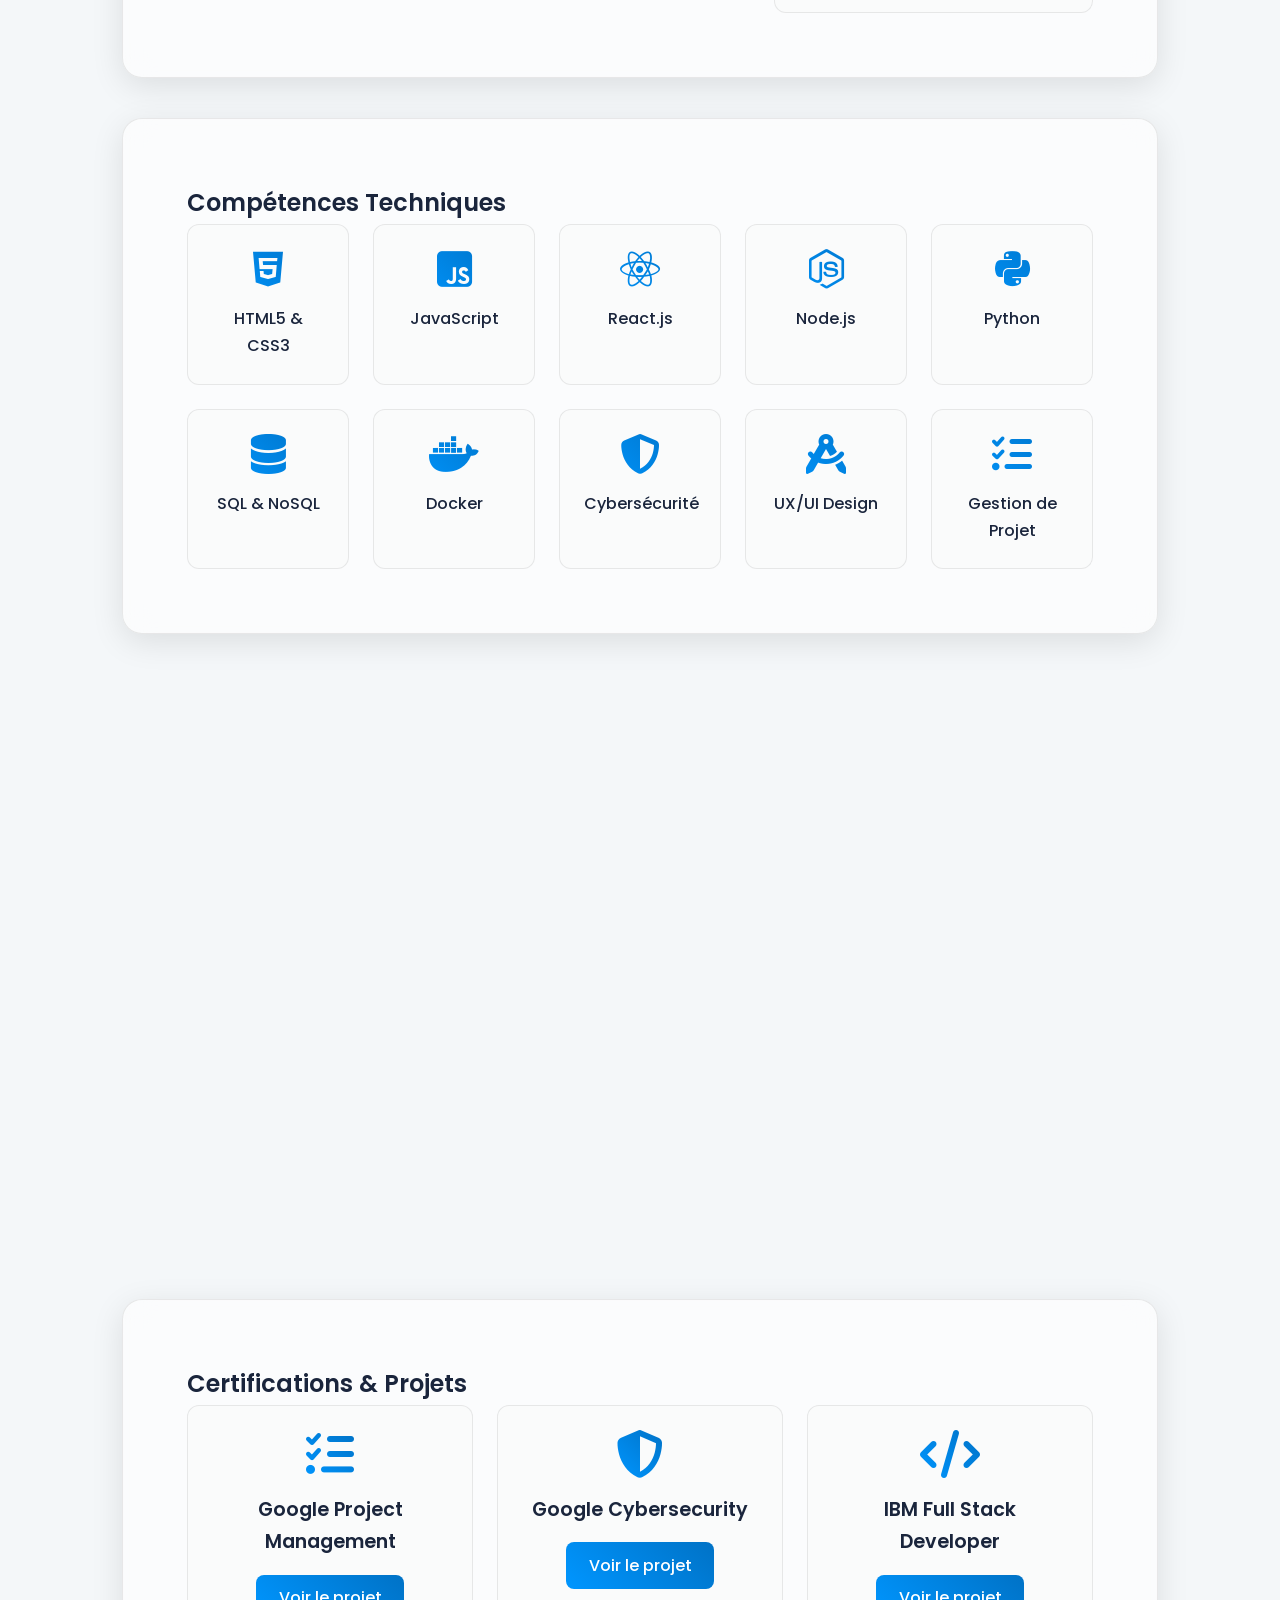
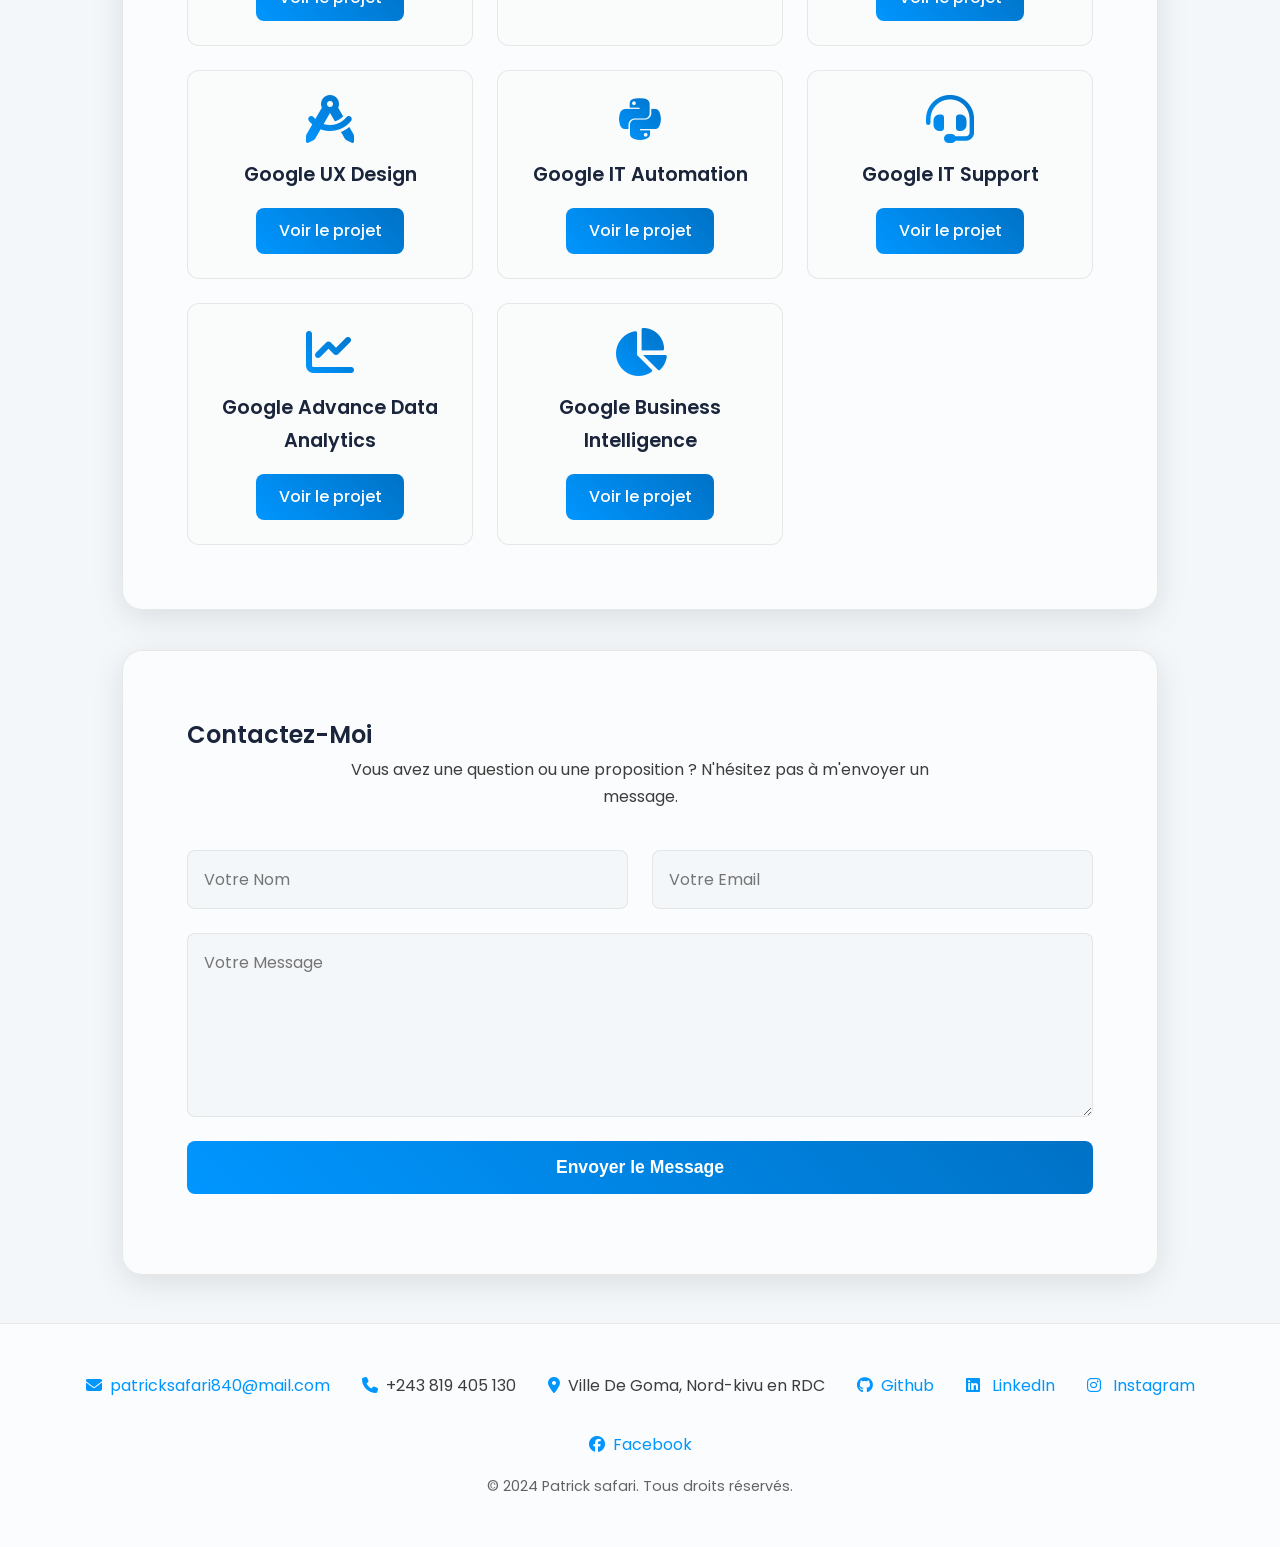
==== commit 3f8a1f4c: "Update print statement from 'Hello' to 'Goodbye'" ====
--- a/index.html
+++ b/index.html
@@ -665,9 +665,9 @@
                 <h2 class="section-title">Contactez-Moi</h2>
                 <p id="contact-intro">Vous avez une question ou une proposition ? N'hésitez pas à m'envoyer un message.</p>
                 <form id="contactForm" action="https://api.web3forms.com/submit" method="POST">
-                    <input type="hidden" name="access_key" value="YOUR_WEB3FORMS_ACCESS_KEY">
+                    <input type="hidden" name="access_key" value="37343818-9e62-4fa8-b533-ae3dc4ff25c4">
                     <div class="form-group">
-                        <input type="text" name="name" placeholder="Patrick safari" required>
+                        <input type="text" name="name" placeholder="Votre Nom" required>
                         <input type="email" name="email" placeholder="Votre Email" required>
                     </div>
                     <div class="form-group">
@@ -763,4 +763,4 @@
         });
     </script>
 </body>
-</html>+</html>
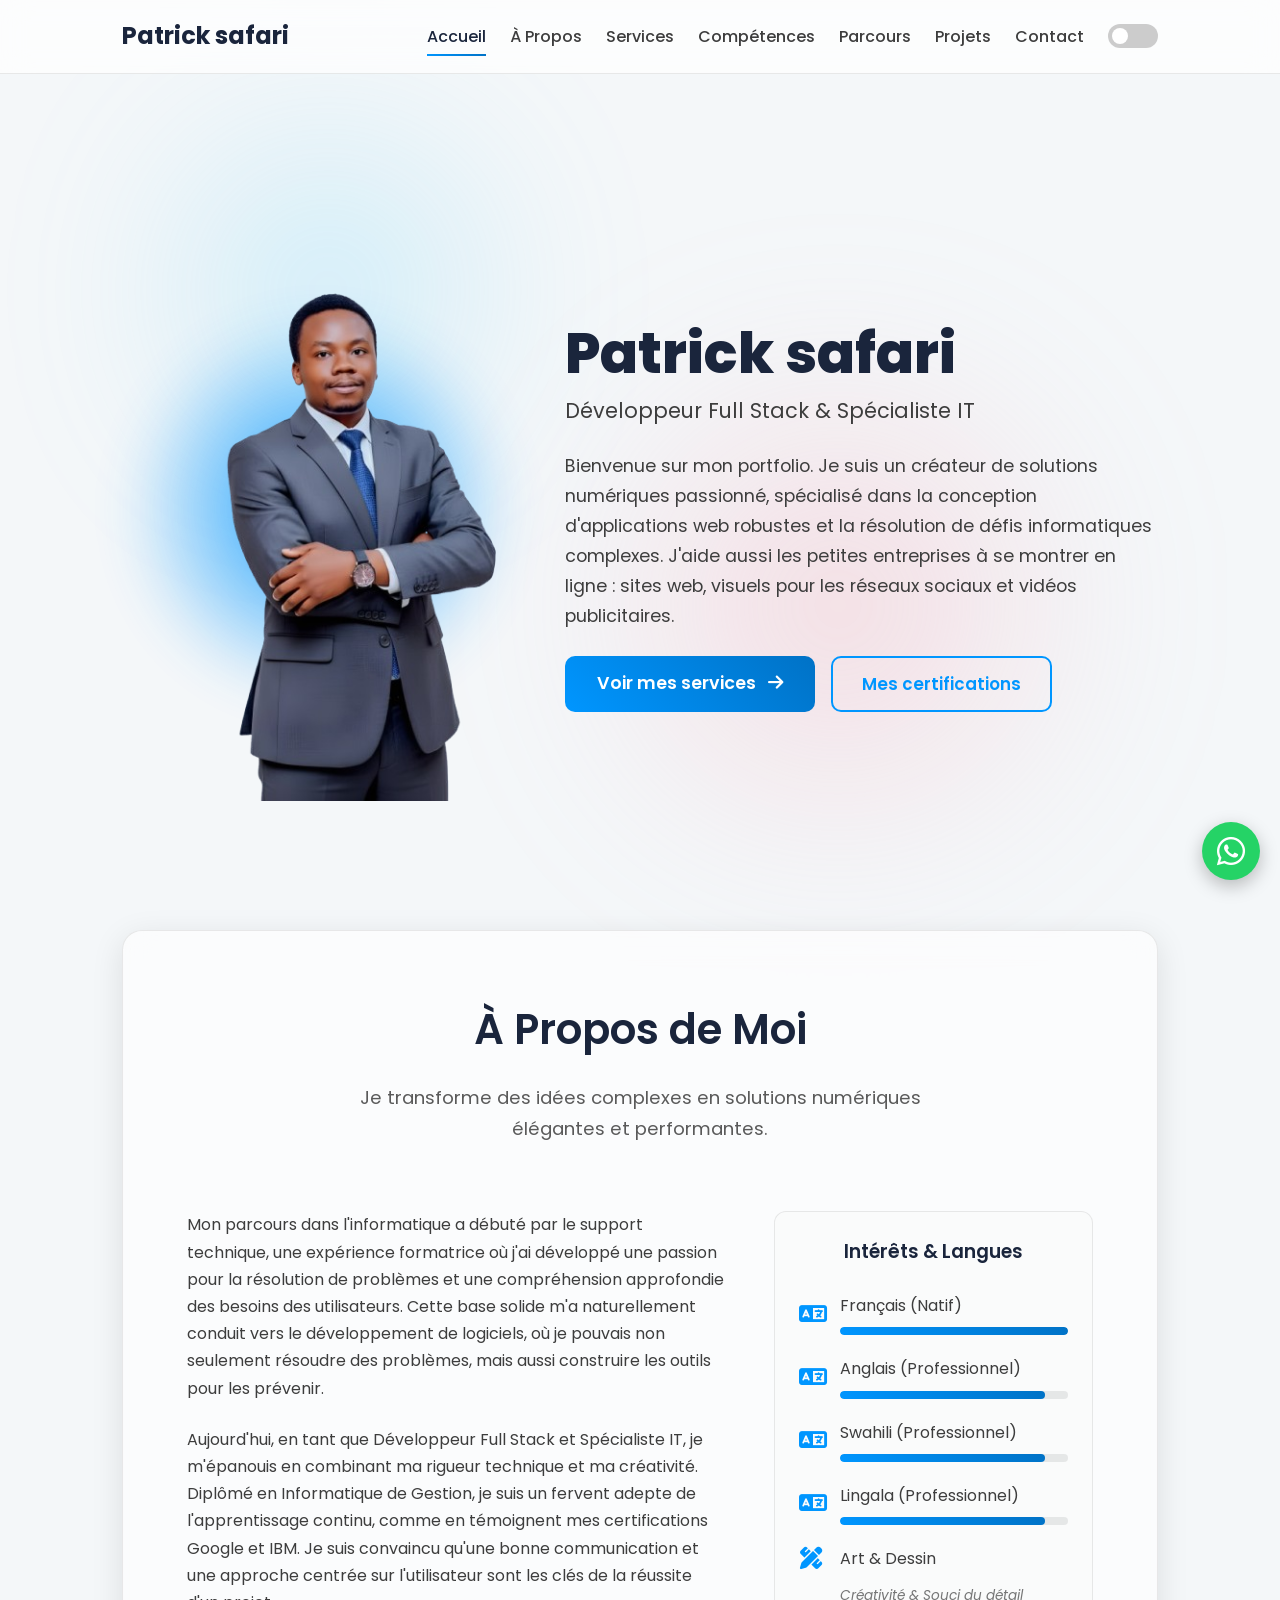
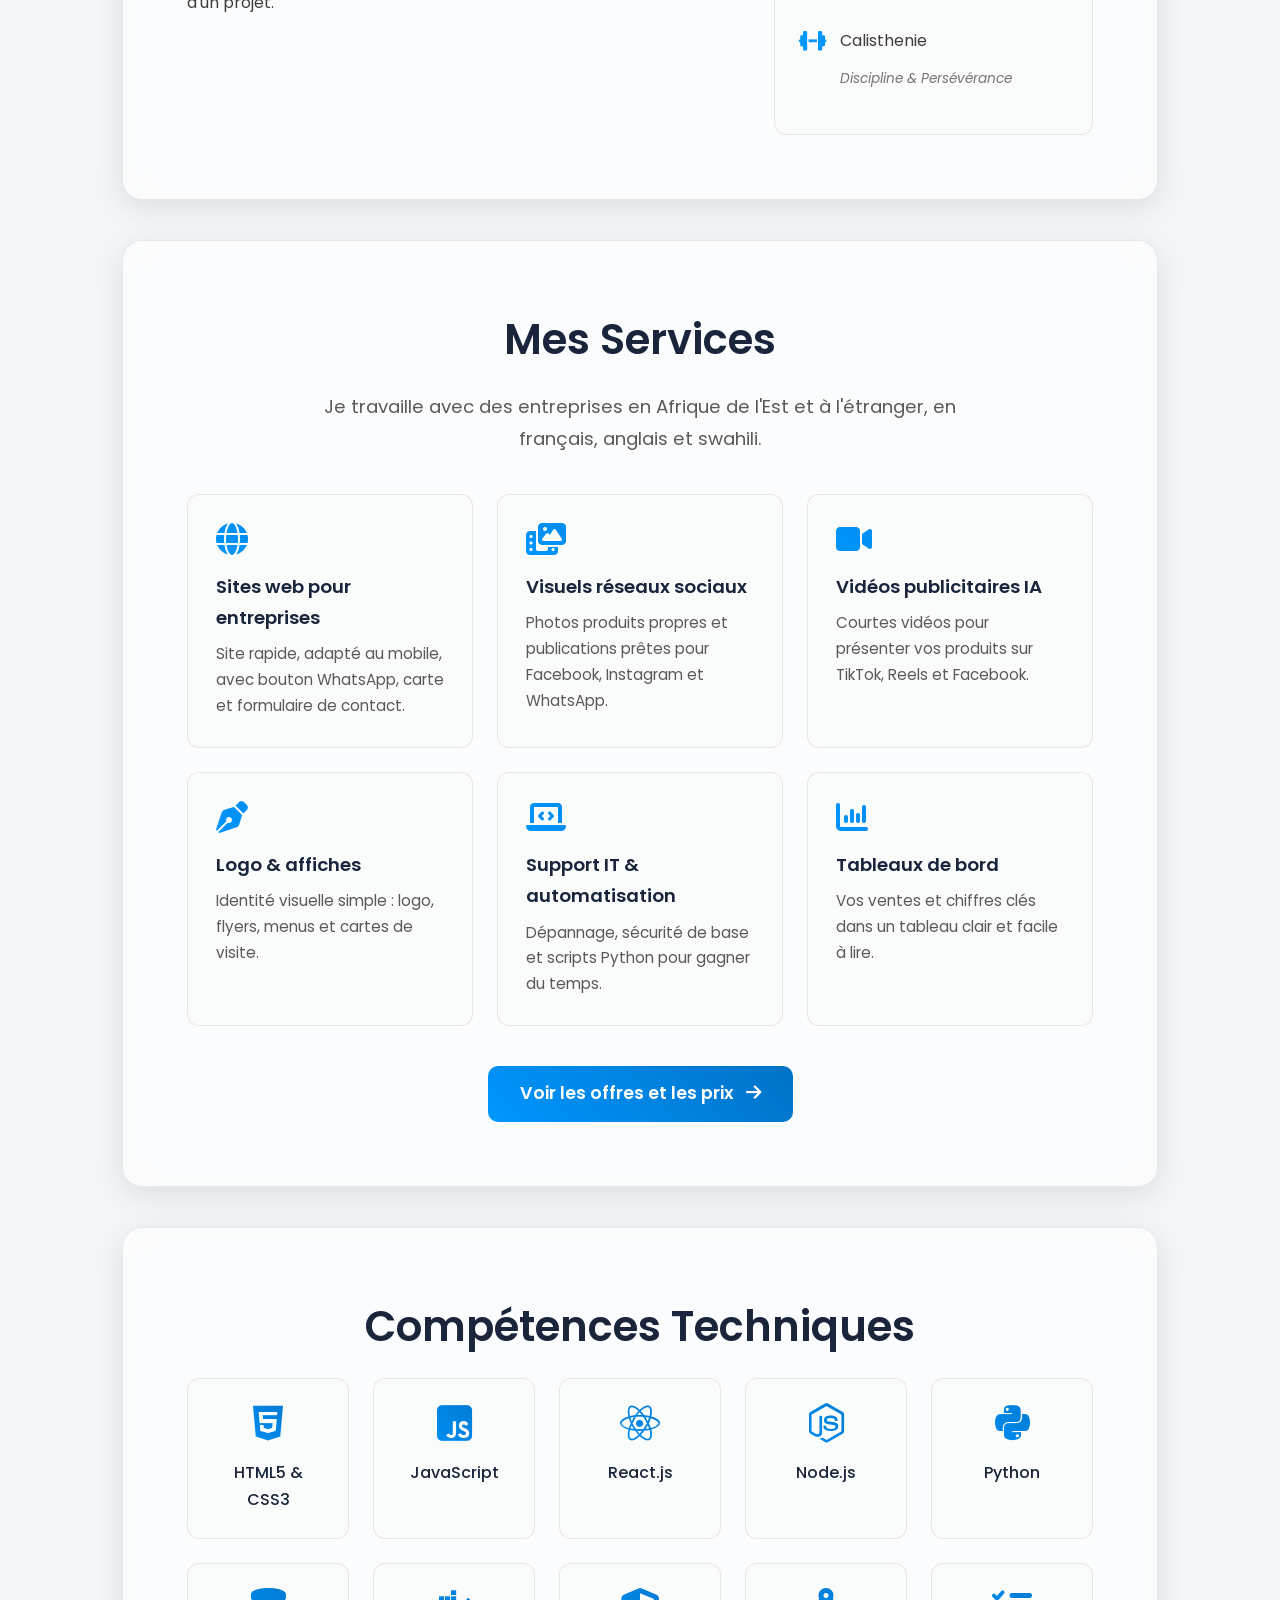
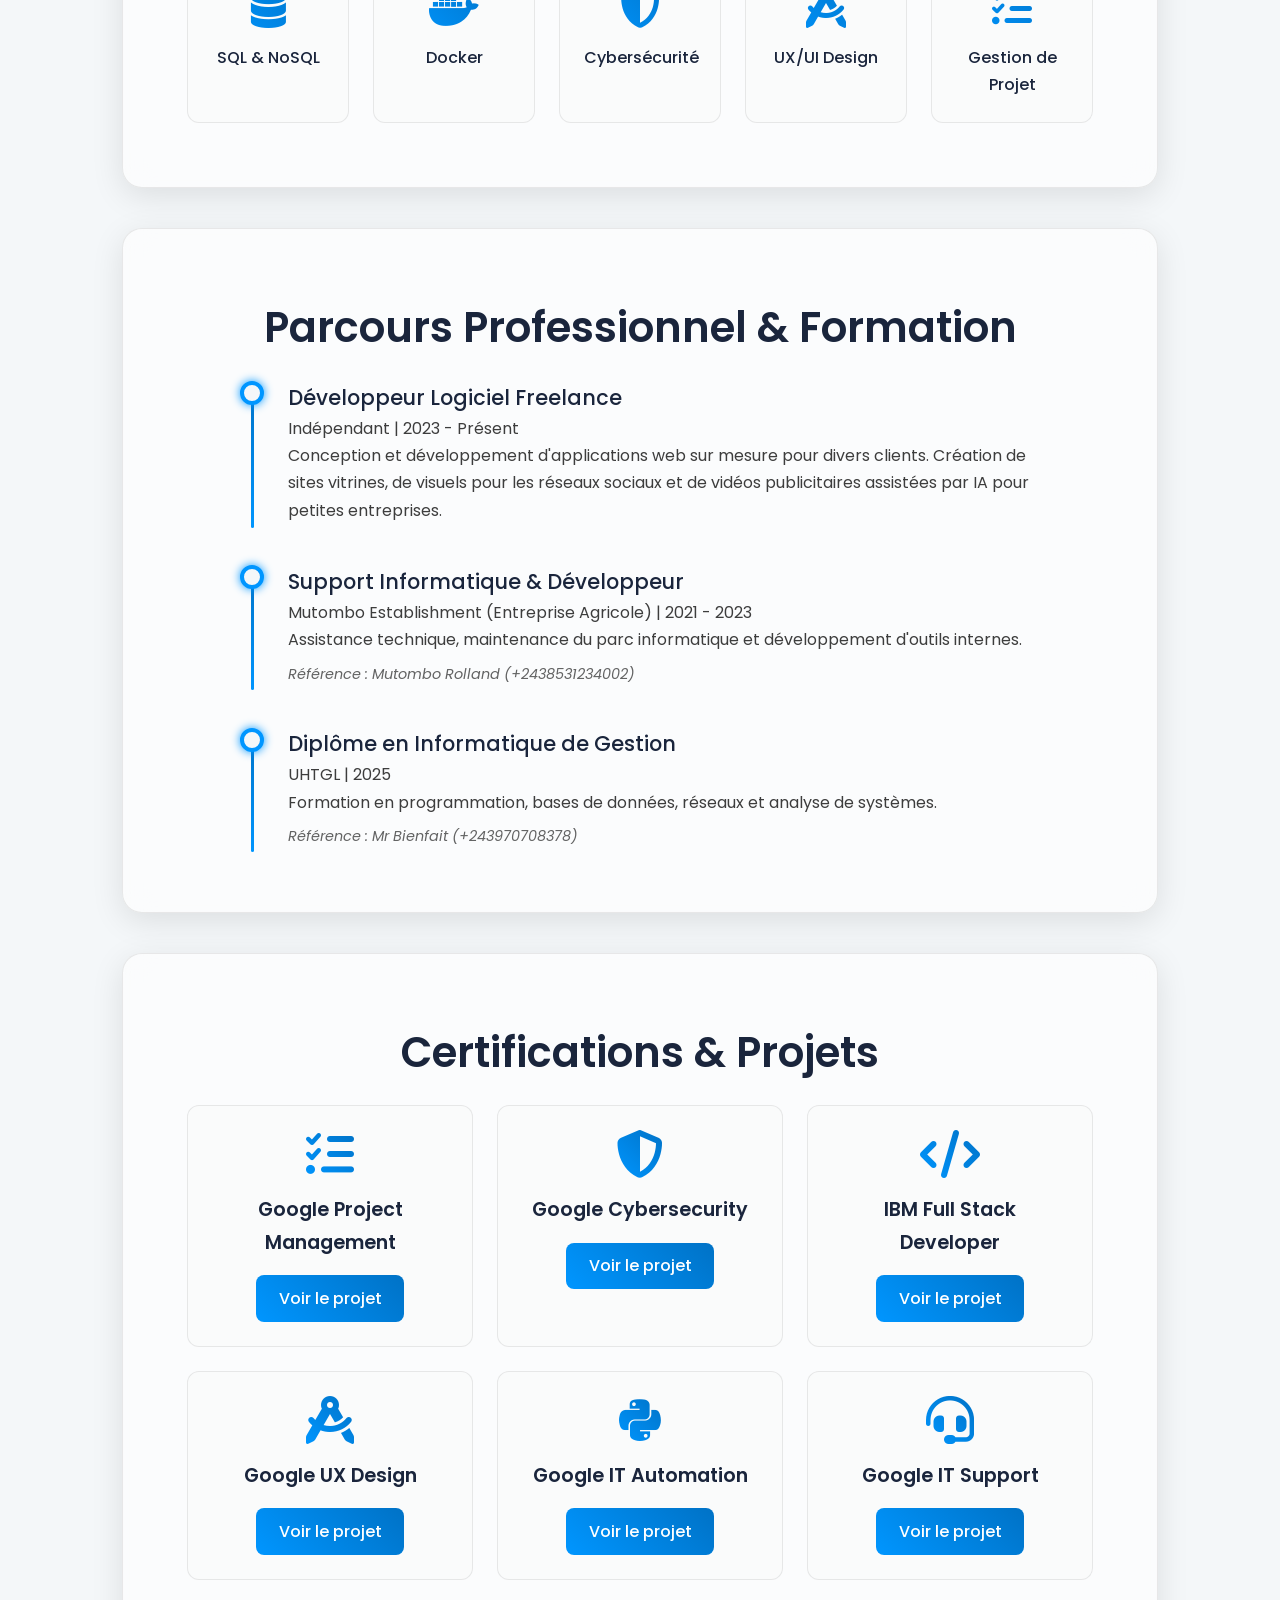
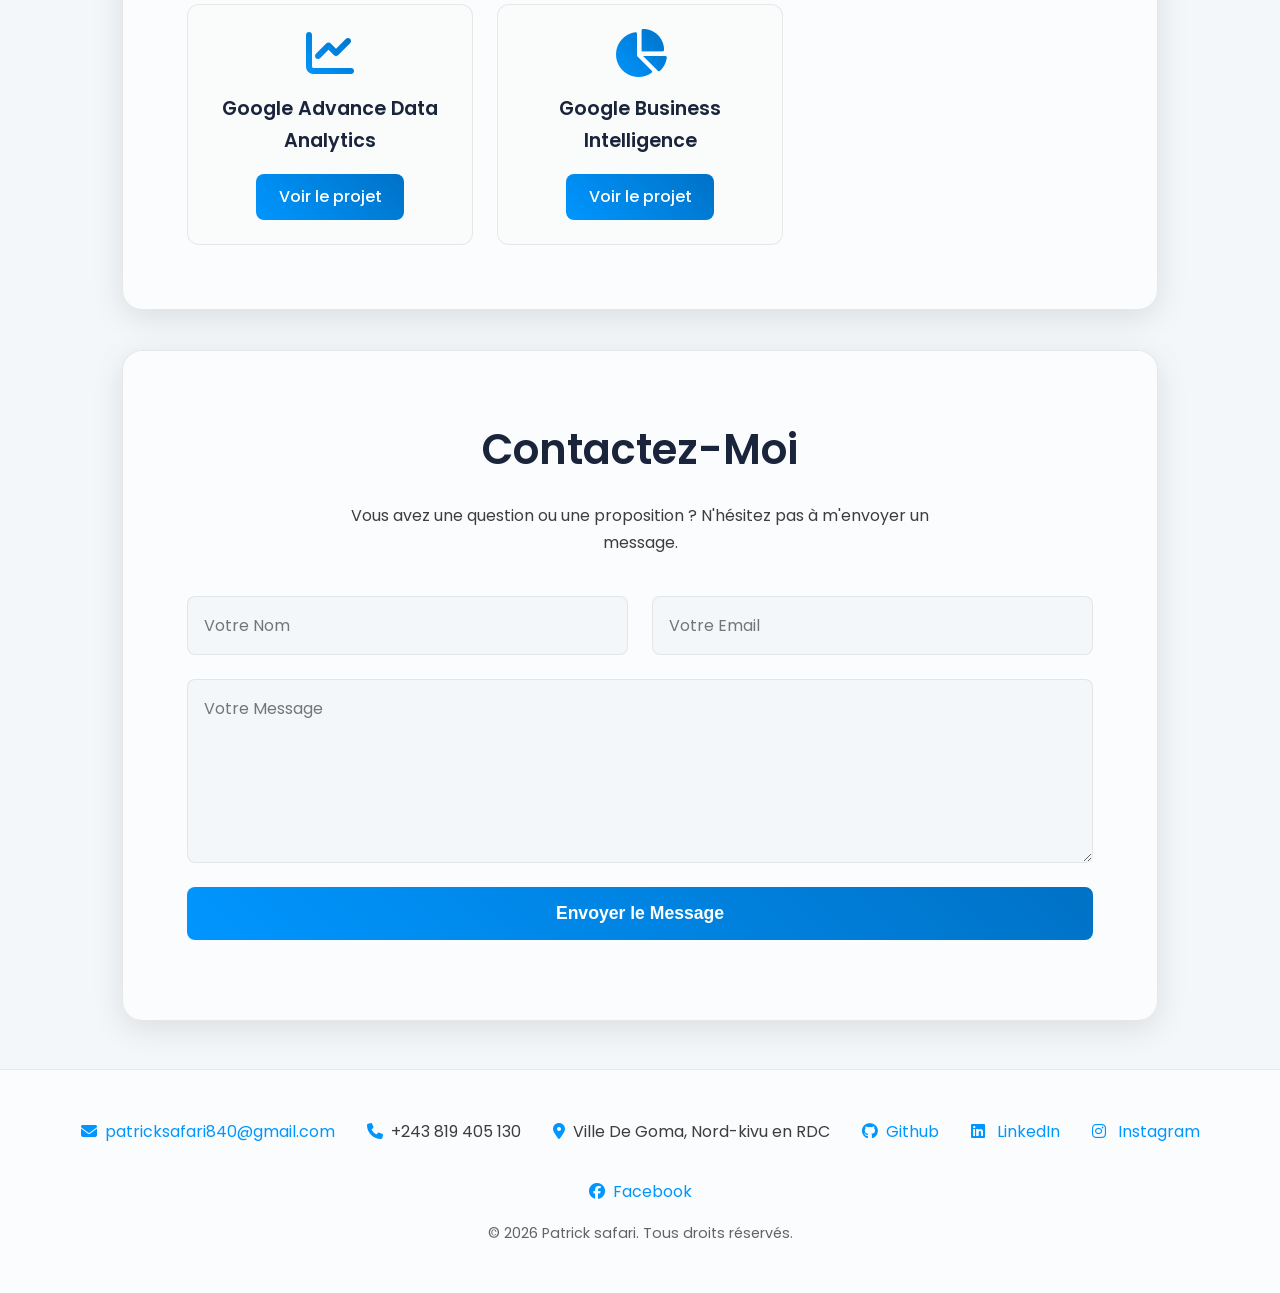
==== commit bcc290d1: "Add services page and update portfolio" ====
--- a/index.html
+++ b/index.html
@@ -4,6 +4,11 @@
     <meta charset="UTF-8">
     <meta name="viewport" content="width=device-width, initial-scale=1.0">
     <title>Patrick safari | Développeur Full Stack & Spécialiste IT</title>
+    <meta name="description" content="Patrick Safari — Développeur Full Stack et Spécialiste IT. Sites web pour entreprises, visuels pour réseaux sociaux, vidéos publicitaires IA et support informatique.">
+    <meta property="og:title" content="Patrick Safari | Développeur Full Stack & Spécialiste IT">
+    <meta property="og:description" content="Sites web, visuels réseaux sociaux, vidéos publicitaires IA et support IT pour petites entreprises.">
+    <meta property="og:image" content="profile_1-removed_bg.png">
+    <meta property="og:type" content="website">
 
     <!-- Polices & Icônes -->
     <link rel="icon" href="your-icon-filename.png" type="image/png">
@@ -456,6 +461,29 @@
         .modal-title { font-size: 2rem; margin-bottom: 1.5rem; }
         body.modal-open { overflow: hidden; }
 
+        /* SECTION TITLES */
+        .section-title { font-size: 2.6rem; text-align: center; margin-bottom: 1rem; text-wrap: balance; }
+        .section-subtitle { text-align: center; max-width: 650px; margin: 0 auto 2.5rem auto; font-size: 1.15rem; opacity: 0.85; }
+
+        /* HERO ACTIONS */
+        .hero-actions { display: flex; flex-wrap: wrap; gap: 1rem; align-items: center; }
+        .hero-cta-secondary { display: inline-block; padding: 0.75rem 1.8rem; border-radius: 10px; font-weight: 600; font-size: 1.05rem; border: 2px solid var(--accent-color); color: var(--accent-color); transition: background-color 0.2s, color 0.2s; }
+        .hero-cta-secondary:hover { background-color: var(--accent-color); color: #fff; }
+        @media (max-width: 992px) { .hero-actions { justify-content: center; } }
+
+        /* SERVICES SECTION */
+        .services-grid { display: grid; grid-template-columns: repeat(auto-fit, minmax(260px, 1fr)); gap: 1.5rem; }
+        .service-card { background-color: var(--card-bg-color); padding: 1.75rem; border-radius: 12px; border: 1px solid var(--border-color); transition: transform 0.3s ease, border-color 0.3s ease; }
+        .service-card:hover { transform: translateY(-5px); border-color: var(--accent-color); }
+        .service-card i { font-size: 2rem; margin-bottom: 1rem; display: block; background: var(--gradient-accent); -webkit-background-clip: text; background-clip: text; -webkit-text-fill-color: transparent; }
+        .service-card h3 { font-size: 1.15rem; margin-bottom: 0.5rem; }
+        .service-card p { font-size: 0.95rem; opacity: 0.85; }
+        .services-cta { text-align: center; margin-top: 2.5rem; }
+
+        /* WHATSAPP FLOATING BUTTON */
+        .whatsapp-float { position: fixed; right: calc(20px + env(safe-area-inset-right, 0px)); bottom: calc(20px + env(safe-area-inset-bottom, 0px)); width: 58px; height: 58px; border-radius: 50%; background-color: #25D366; color: #fff; display: flex; align-items: center; justify-content: center; font-size: 2rem; box-shadow: 0 6px 18px rgba(0, 0, 0, 0.25); z-index: 200; transition: transform 0.2s; }
+        .whatsapp-float:hover { transform: scale(1.08); color: #fff; }
+
         /* RESPONSIVE DESIGN */
         @media (max-width: 992px) {
              .nav-links {
@@ -483,7 +511,7 @@
             .content-section:not(#hero) { padding: 2.5rem; }
             #hero { min-height: 90vh; }
             .section-title { font-size: 2rem; }
-            .section-subtitle
+            .section-subtitle { font-size: 1rem; }
             .form-group { flex-direction: column; gap: 0; margin-bottom: 0; }
             .form-group input, .form-group textarea { margin-bottom: 1.5rem; }
             body::before, body::after { filter: blur(70px); }
@@ -500,6 +528,7 @@
                 <ul class="nav-links" id="nav-links">
                     <li><a href="#hero" class="nav-link active">Accueil</a></li>
                     <li><a href="#about" class="nav-link">À Propos</a></li>
+                    <li><a href="#services" class="nav-link">Services</a></li>
                     <li><a href="#skills" class="nav-link">Compétences</a></li>
                     <li><a href="#experience" class="nav-link">Parcours</a></li>
                     <li><a href="#projects" class="nav-link">Projets</a></li>
@@ -536,11 +565,14 @@
                         <h1 class="hero-name">Patrick safari</h1>
                         <p class="hero-title">Développeur Full Stack & Spécialiste IT</p>
                         <p class="hero-bio">
-                            Bienvenue sur mon portfolio. Je suis un créateur de solutions numériques passionné, spécialisé dans la conception d'applications web robustes et la résolution de défis informatiques complexes.
+                            Bienvenue sur mon portfolio. Je suis un créateur de solutions numériques passionné, spécialisé dans la conception d'applications web robustes et la résolution de défis informatiques complexes. J'aide aussi les petites entreprises à se montrer en ligne : sites web, visuels pour les réseaux sociaux et vidéos publicitaires.
                         </p>
-                        <a href="#projects" class="hero-cta">
-                            Découvrir mes projets <i class="fas fa-arrow-right" style="margin-left: 8px;"></i>
-                        </a>
+                        <div class="hero-actions">
+                            <a href="services.html" class="hero-cta">
+                                Voir mes services <i class="fas fa-arrow-right" style="margin-left: 8px;"></i>
+                            </a>
+                            <a href="#projects" class="hero-cta-secondary">Mes certifications</a>
+                        </div>
                     </div>
                 </div>
             </section>
@@ -601,6 +633,49 @@
                 </div>
             </section>
             
+            <!-- SERVICES SECTION -->
+            <section id="services" class="content-section">
+                <h2 class="section-title">Mes Services</h2>
+                <p class="section-subtitle">
+                    Je travaille avec des entreprises en Afrique de l'Est et à l'étranger, en français, anglais et swahili.
+                </p>
+                <div class="services-grid">
+                    <div class="service-card">
+                        <i class="fas fa-globe"></i>
+                        <h3>Sites web pour entreprises</h3>
+                        <p>Site rapide, adapté au mobile, avec bouton WhatsApp, carte et formulaire de contact.</p>
+                    </div>
+                    <div class="service-card">
+                        <i class="fas fa-photo-film"></i>
+                        <h3>Visuels réseaux sociaux</h3>
+                        <p>Photos produits propres et publications prêtes pour Facebook, Instagram et WhatsApp.</p>
+                    </div>
+                    <div class="service-card">
+                        <i class="fas fa-video"></i>
+                        <h3>Vidéos publicitaires IA</h3>
+                        <p>Courtes vidéos pour présenter vos produits sur TikTok, Reels et Facebook.</p>
+                    </div>
+                    <div class="service-card">
+                        <i class="fas fa-pen-nib"></i>
+                        <h3>Logo & affiches</h3>
+                        <p>Identité visuelle simple : logo, flyers, menus et cartes de visite.</p>
+                    </div>
+                    <div class="service-card">
+                        <i class="fas fa-laptop-code"></i>
+                        <h3>Support IT & automatisation</h3>
+                        <p>Dépannage, sécurité de base et scripts Python pour gagner du temps.</p>
+                    </div>
+                    <div class="service-card">
+                        <i class="fas fa-chart-column"></i>
+                        <h3>Tableaux de bord</h3>
+                        <p>Vos ventes et chiffres clés dans un tableau clair et facile à lire.</p>
+                    </div>
+                </div>
+                <div class="services-cta">
+                    <a href="services.html" class="hero-cta">Voir les offres et les prix <i class="fas fa-arrow-right" style="margin-left: 8px;"></i></a>
+                </div>
+            </section>
+
             <!-- SKILLS SECTION -->
             <section id="skills" class="content-section">
                 <h2 class="section-title">Compétences Techniques</h2>
@@ -626,7 +701,7 @@
                     <div class="timeline-item">
                         <div class="timeline-icon"></div> <h3 class="timeline-title">Développeur Logiciel Freelance</h3>
                         <p class="timeline-subtitle">Indépendant | <span>2023 - Présent</span></p>
-                        <p>Conception et développement d'applications web sur mesure pour divers clients.</p>
+                        <p>Conception et développement d'applications web sur mesure pour divers clients. Création de sites vitrines, de visuels pour les réseaux sociaux et de vidéos publicitaires assistées par IA pour petites entreprises.</p>
                     </div>
                     <div class="timeline-item">
                         <div class="timeline-icon"></div> <h3 class="timeline-title">Support Informatique & Développeur</h3>
@@ -683,7 +758,7 @@
     <!-- ==================== FOOTER ==================== -->
     <footer class="main-footer">
         <ul class="footer-contact-info">
-            <li><i class="fas fa-envelope"></i><a href="mailto:patricksafari840@mail.com">patricksafari840@mail.com</a></li>
+            <li><i class="fas fa-envelope"></i><a href="mailto:patricksafari840@gmail.com">patricksafari840@gmail.com</a></li>
             <li><i class="fas fa-phone"></i><span>+243 819 405 130</span></li>
             <li><i class="fas fa-map-marker-alt"></i><span>Ville De Goma, Nord-kivu en RDC</span></li>
             <li><i class="fab fa-github"></i><a href="https://github.com/PatrickSafari840">Github</a></li>
@@ -691,8 +766,13 @@
             <li><i class="fab fa-instagram"></i> <a href="https://www.instagram.com/PatrickSafariCimana">Instagram</a></li>
             <li><i class="fab fa-facebook"></i><a href="https://www.facebook.com/patricksafari.cimana">Facebook</a></li>
         </ul>
-        <p class="footer-copyright">&copy; 2024 Patrick safari. Tous droits réservés.</p>
+        <p class="footer-copyright">&copy; <span id="year">2026</span> Patrick safari. Tous droits réservés.</p>
     </footer>
+
+    <!-- WHATSAPP BUTTON -->
+    <a href="https://wa.me/243819405130" class="whatsapp-float" target="_blank" rel="noopener" aria-label="Écrire sur WhatsApp">
+        <i class="fab fa-whatsapp"></i>
+    </a>
 
     <!-- PROJECT MODAL -->
     <div id="projectModal" class="modal">
@@ -704,7 +784,9 @@
     </div>
 
     <script>
-        document.addEventListener('DOMContentLoaded', () => {            
+        document.addEventListener('DOMContentLoaded', () => {
+            document.getElementById('year').textContent = new Date().getFullYear();
+
             // --- DARK MODE LOGIC ---
             const themeSwitch = document.getElementById('checkbox');
             const applyTheme = (theme) => { document.body.classList.toggle('dark-mode', theme === 'dark'); themeSwitch.checked = (theme === 'dark'); };
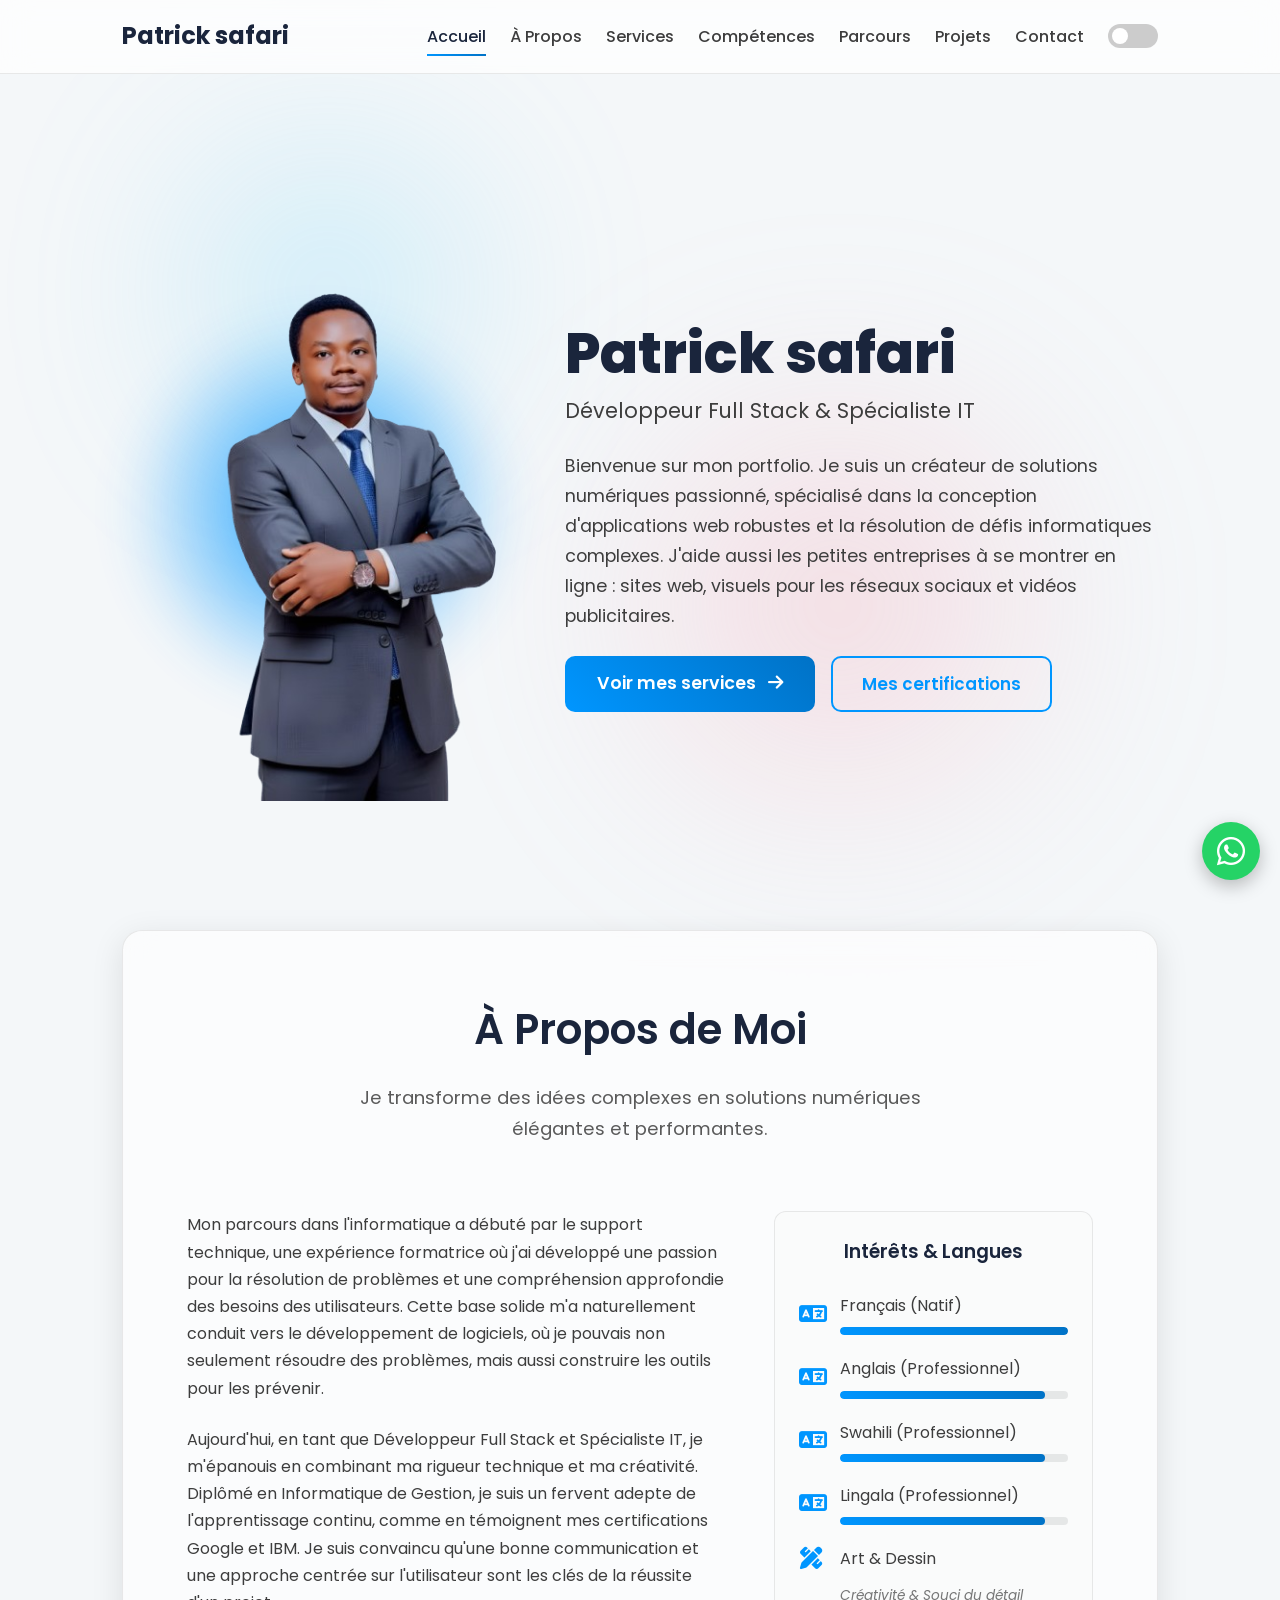
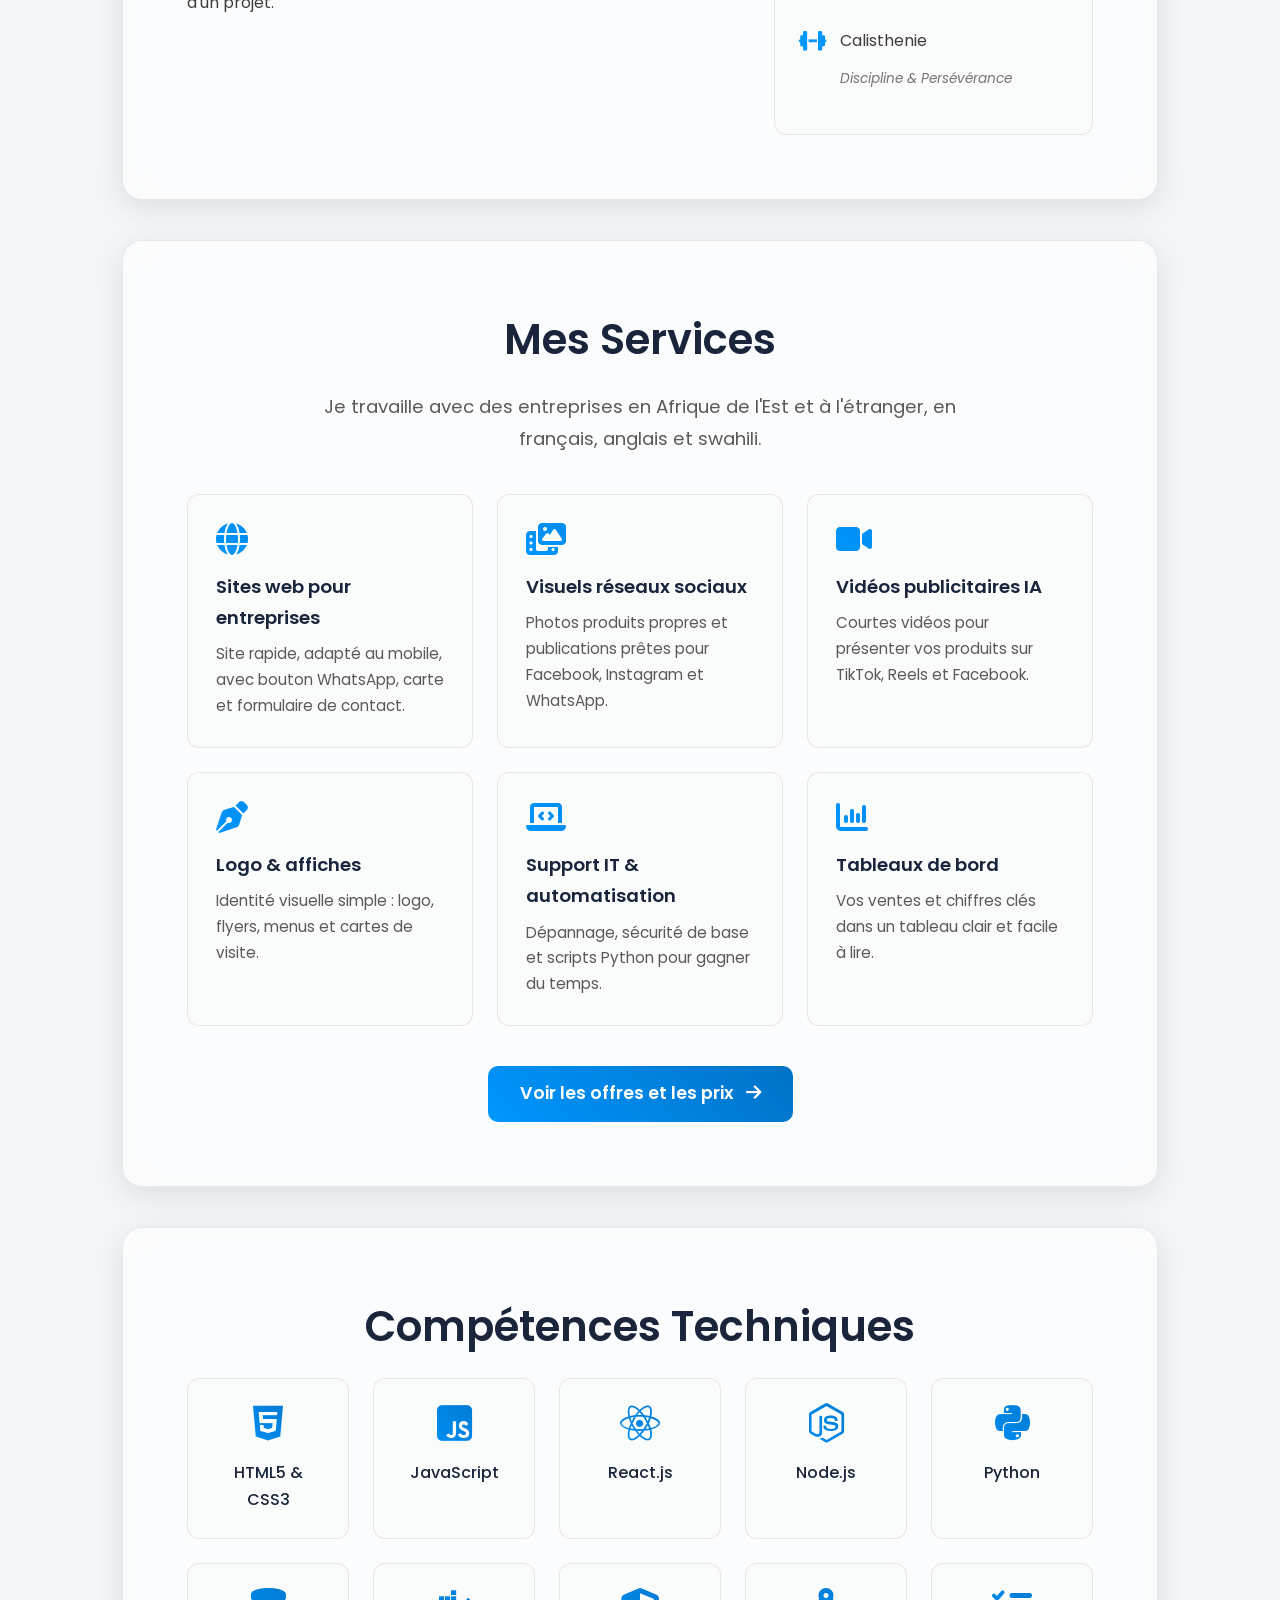
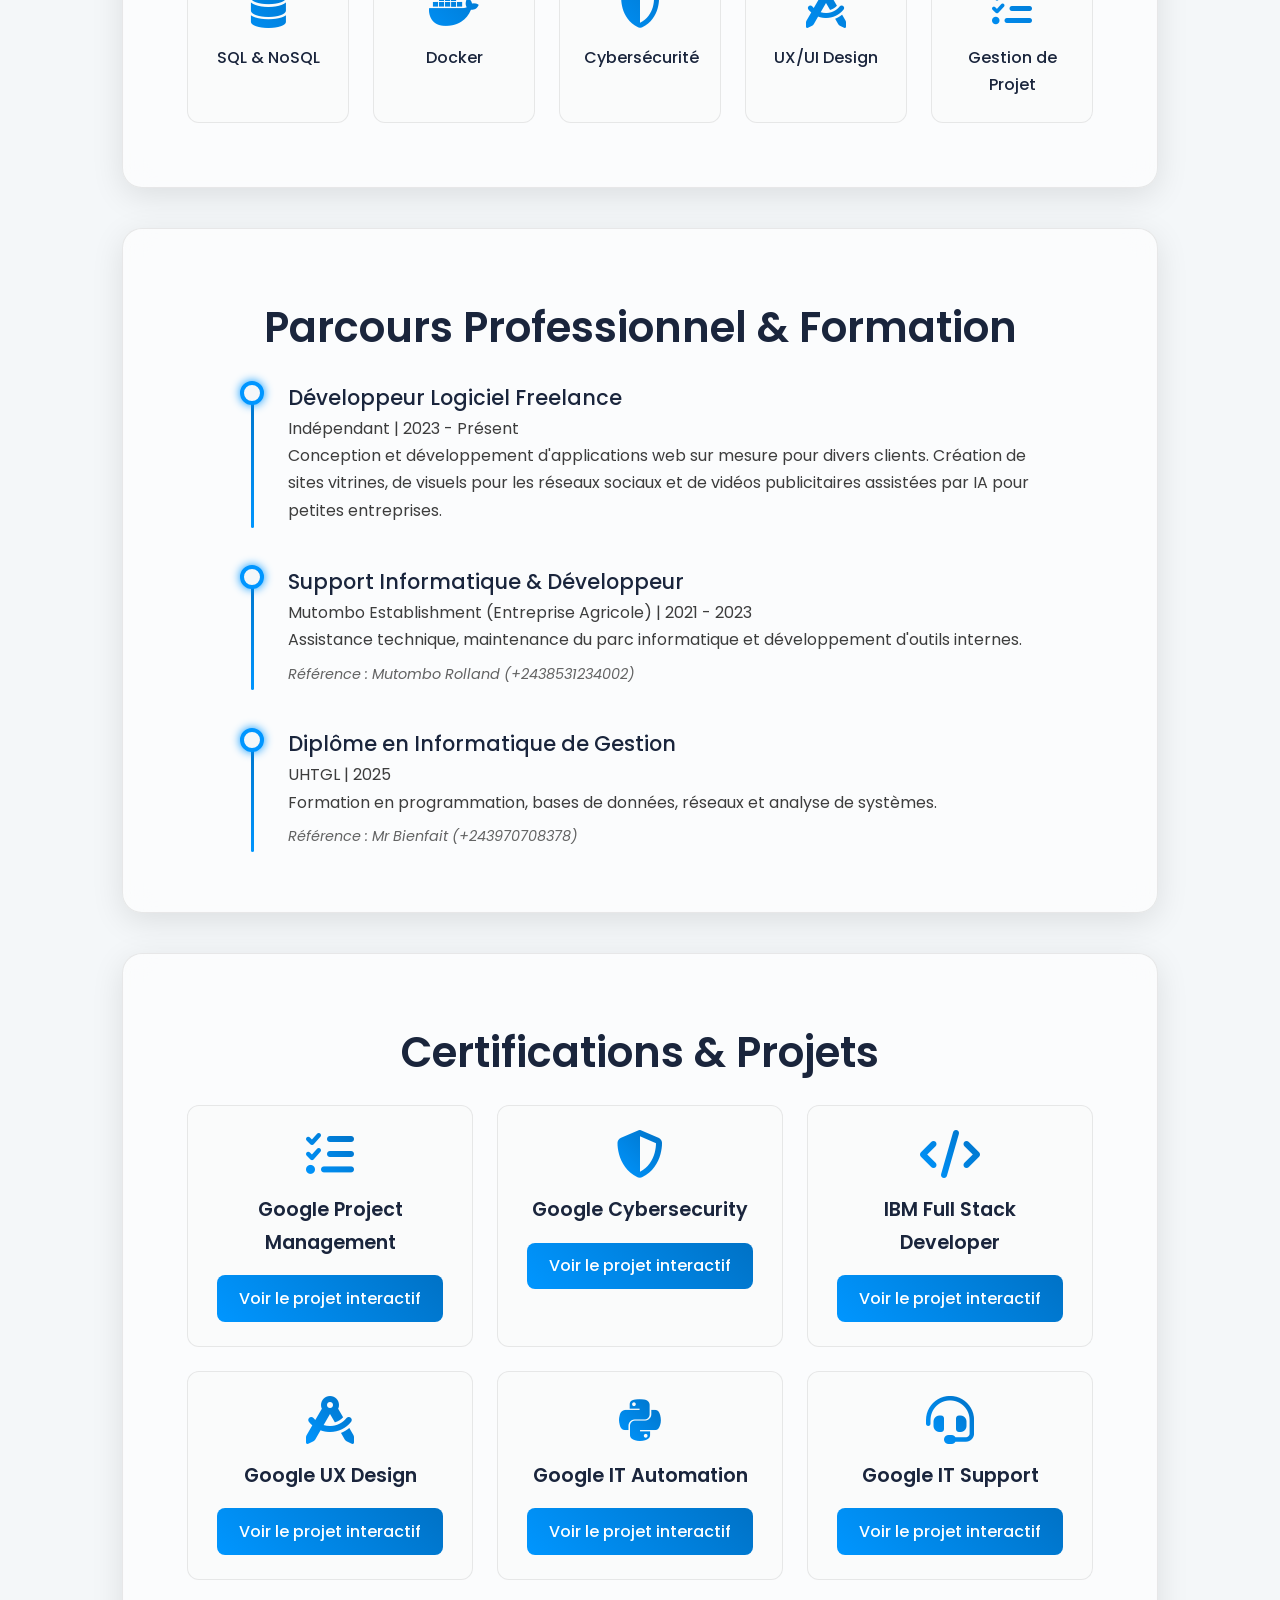
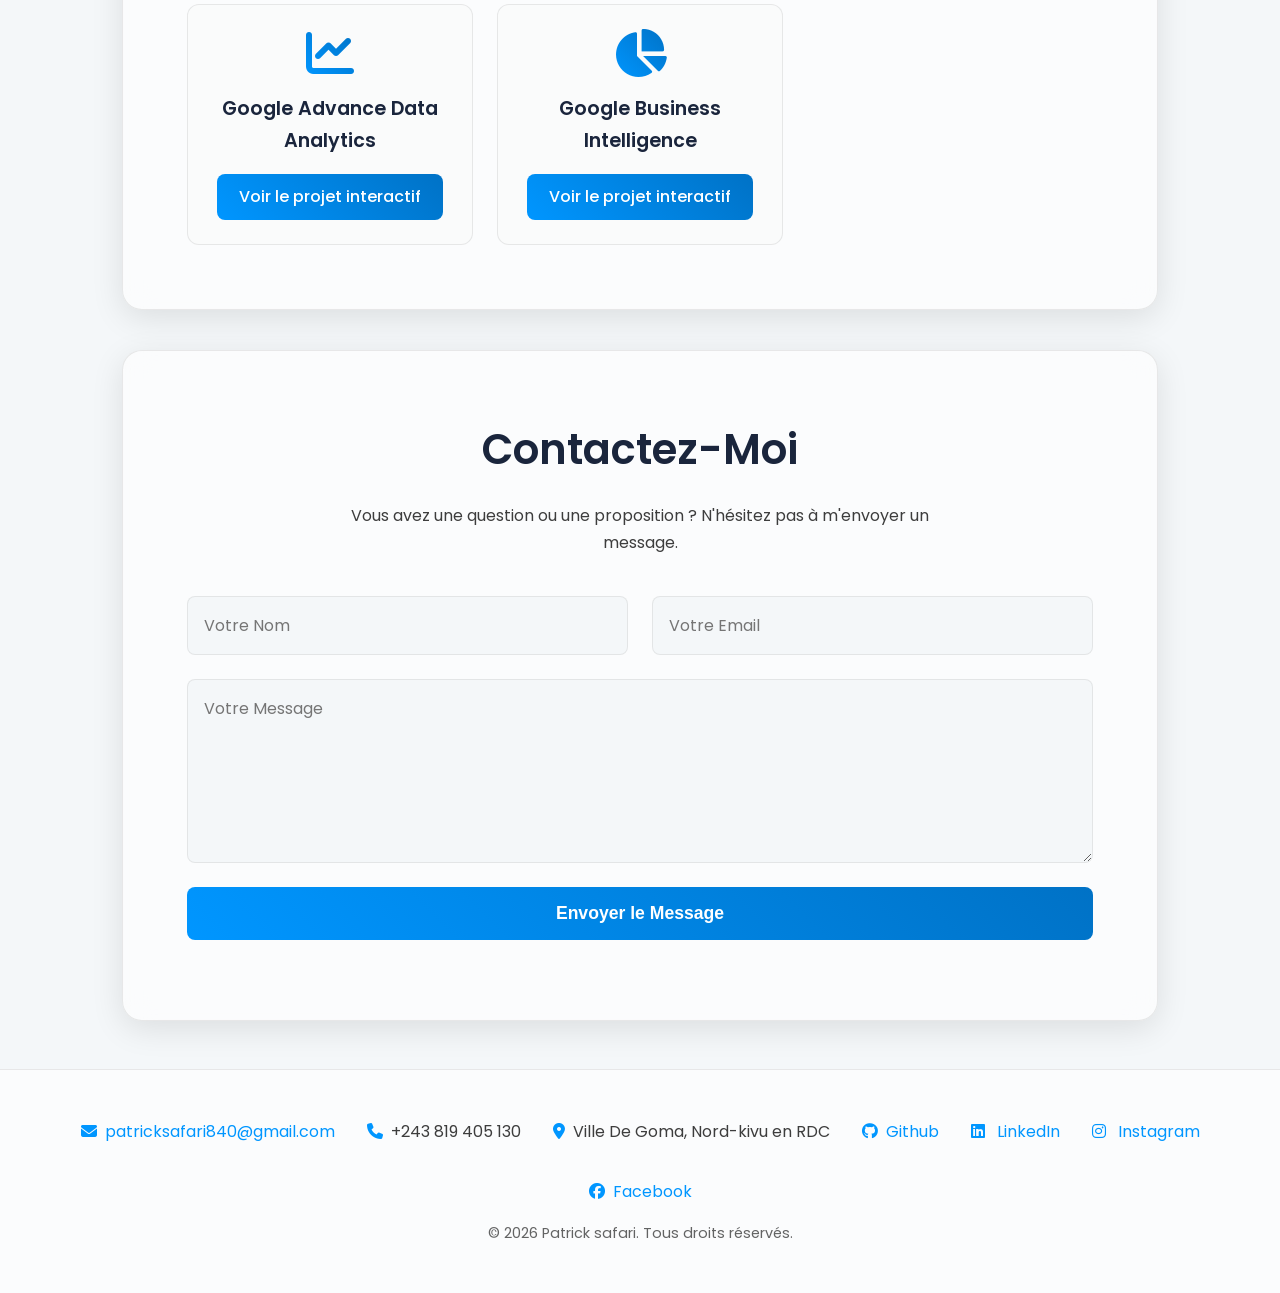
==== commit ef22a685: "Link portfolio cards to new interactive project pages Co-Authored-By: Claude Opus 5.5 <noreply@anthr" ====
--- a/index.html
+++ b/index.html
@@ -1,848 +1,848 @@
-<!DOCTYPE html>
-<html lang="fr">
-<head>
-    <meta charset="UTF-8">
-    <meta name="viewport" content="width=device-width, initial-scale=1.0">
-    <title>Patrick safari | Développeur Full Stack & Spécialiste IT</title>
-    <meta name="description" content="Patrick Safari — Développeur Full Stack et Spécialiste IT. Sites web pour entreprises, visuels pour réseaux sociaux, vidéos publicitaires IA et support informatique.">
-    <meta property="og:title" content="Patrick Safari | Développeur Full Stack & Spécialiste IT">
-    <meta property="og:description" content="Sites web, visuels réseaux sociaux, vidéos publicitaires IA et support IT pour petites entreprises.">
-    <meta property="og:image" content="profile_1-removed_bg.png">
-    <meta property="og:type" content="website">
-
-    <!-- Polices & Icônes -->
-    <link rel="icon" href="your-icon-filename.png" type="image/png">
-    <link rel="preconnect" href="https://fonts.googleapis.com">
-    <link rel="preconnect" href="https://fonts.gstatic.com" crossorigin>
-    <link href="https://fonts.googleapis.com/css2?family=Poppins:wght@300;400;500;600;700;800&display=swap" rel="stylesheet">
-    <link rel="stylesheet" href="https://cdnjs.cloudflare.com/ajax/libs/font-awesome/6.4.2/css/all.min.css">
-
-    <style>
-        /* ---------------------------------- */
-        /*          DESIGN VARIABLES          */
-        /* ---------------------------------- */
-        :root {
-            /* Light Mode (Default) */
-            --bg-color: #f4f7f9;
-            --main-bg-color: rgba(255, 255, 255, 0.6);
-            --header-bg-color: rgba(255, 255, 255, 0.7);
-            --text-color: #3d3d3d;
-            --heading-color: #1a253c;
-            --accent-color: #0096FF;
-            --accent-color-darker: #0072C6;
-            --border-color: rgba(200, 200, 200, 0.4);
-            --card-bg-color: rgba(249, 250, 251, 0.6);
-            --shadow-color: rgba(0, 0, 0, 0.1);
-            --gradient-accent: linear-gradient(45deg, var(--accent-color), var(--accent-color-darker));
-            --aurora-color-1: #5BCEFA;
-            --aurora-color-2: #F5A9B8;
-            --aurora-color-3: #92FE9D;
-        }
-
-        /* Dark Mode */
-        body.dark-mode {
-            --bg-color: #0d1117;
-            --main-bg-color: rgba(30, 30, 30, 0.5);
-            --header-bg-color: rgba(25, 25, 25, 0.6);
-            --text-color: #c9d1d9;
-            --heading-color: #ffffff;
-            --accent-color: #389bff;
-            --accent-color-darker: #1e7eeb;
-            --border-color: rgba(255, 255, 255, 0.1);
-            --card-bg-color: rgba(42, 42, 42, 0.5);
-            --shadow-color: rgba(0, 0, 0, 0.3);
-            --aurora-color-1: #0A4D68;
-            --aurora-color-2: #7E2E84;
-            --aurora-color-3: #146C43;
-        }
-
-        /* ---------------------------------- */
-        /*          BASE & LAYOUT STYLES      */
-        /* ---------------------------------- */
-        * { box-sizing: border-box; margin: 0; padding: 0; }
-        html { scroll-behavior: smooth; }
-
-        body {
-            font-family: 'Poppins', sans-serif;
-            background-color: var(--bg-color);
-            color: var(--text-color);
-            line-height: 1.7;
-            font-size: 16px;
-            transition: background-color 0.4s ease, color 0.4s ease;
-            overflow-x: hidden;
-        }
-        
-        /* Animated Aurora Background */
-        body::before, body::after {
-            content: ''; position: fixed; z-index: -1; filter: blur(100px);
-            opacity: 0.5; transition: opacity 1s ease;
-        }
-        body::before {
-            width: 400px; height: 400px; background: radial-gradient(circle, var(--aurora-color-1), transparent 60%);
-            top: 10vh; left: 10vw; animation: moveAurora1 20s infinite alternate ease-in-out;
-        }
-        body::after {
-            width: 500px; height: 500px; background: radial-gradient(circle, var(--aurora-color-2), transparent 70%);
-            bottom: 5vh; right: 15vw; animation: moveAurora2 25s infinite alternate ease-in-out;
-        }
-        @keyframes moveAurora1 { from { transform: translate(0, 0) rotate(0deg); } to { transform: translate(100px, 50px) rotate(90deg); } }
-        @keyframes moveAurora2 { from { transform: translate(0, 0) rotate(0deg); } to { transform: translate(-80px, -40px) rotate(-90deg); } }
-
-        .container { max-width: 1100px; margin: 0 auto; padding: 0 2rem; }
-        h1, h2, h3 { color: var(--heading-color); font-weight: 600; }
-        a { color: var(--accent-color); text-decoration: none; transition: color 0.3s; }
-        a:hover { color: var(--accent-color-darker); }
-
-        /* ---------------------------------- */
-        /*        HEADER & NAVIGATION         */
-        /* ---------------------------------- */
-        .main-header {
-            position: fixed;
-            top: 0;
-            left: 0;
-            width: 100%;
-            z-index: 100;
-            padding: 1rem 0;
-            background-color: var(--header-bg-color);
-            backdrop-filter: blur(15px);
-            -webkit-backdrop-filter: blur(15px);
-            border-bottom: 1px solid var(--border-color);
-            transition: top 0.3s;
-        }
-        .main-header .container {
-            display: flex;
-            justify-content: space-between;
-            align-items: center;
-        }
-        .logo { font-size: 1.5rem; font-weight: 700; color: var(--heading-color); }
-        .main-nav { display: flex; align-items: center; gap: 1.5rem; }
-        .nav-links { list-style: none; display: flex; gap: 1.5rem; }
-        .nav-links a { font-weight: 500; color: var(--text-color); position: relative; padding: 0.5rem 0; }
-        .nav-links a::after {
-            content: '';
-            position: absolute;
-            bottom: 0;
-            left: 0;
-            width: 100%;
-            height: 2px;
-            background: var(--gradient-accent);
-            transform: scaleX(0);
-            transform-origin: right;
-            transition: transform 0.3s ease-out;
-        }
-        .nav-links a:hover::after, .nav-links a.active::after {
-            transform: scaleX(1);
-            transform-origin: left;
-        }
-        .nav-links a.active { color: var(--heading-color); }
-
-        .hamburger { display: none; cursor: pointer; font-size: 1.5rem; }
-        .theme-switch-wrapper { display: flex; align-items: center; }
-
-        /* ---------------------------------- */
-        /*        MAIN CONTENT (MAIN)         */
-        /* ---------------------------------- */
-        .main-content { padding-top: 80px; /* Header height */ }
-        .content-section {
-            padding: 5rem 0;
-            opacity: 0;
-            transform: translateY(30px);
-            transition: opacity 0.6s ease-out, transform 0.6s ease-out;
-        }
-        .content-section.visible { opacity: 1; transform: translateY(0); }
-        .content-section:not(#hero) {
-             background-color: var(--main-bg-color); 
-             padding: 4rem; 
-             margin-bottom: 2.5rem; 
-             border-radius: 20px;
-             box-shadow: 0 8px 32px var(--shadow-color); 
-             border: 1px solid var(--border-color);
-             backdrop-filter: blur(15px); 
-            -webkit-backdrop-filter: blur(15px);
-        }
-
-       /* ---------------------------------- */
-/*        HERO SECTION - ALIGNED      */
-/* ---------------------------------- */
-#hero {
-    min-height: 90vh;
-    display: flex;
-    align-items: center;
-    justify-content: center;
-    text-align: left;
-    padding: 80px 0 2rem 0;
-    margin-bottom: 2.5rem;
-}
-
-.hero-container {
-    display: flex;
-    align-items: center;
-    justify-content: space-between;
-    gap: 3rem;
-    width: 100%;
-}
-
-.hero-text-content {
-    flex: 1.5;
-    max-width: 600px;
-}
-
-.hero-image-content {
-    flex: 1;
-    position: relative; /* Crucial for positioning the background glow */
-    display: flex;
-    justify-content: center;
-    align-items: center;
-}
-
-/* This new pseudo-element creates the soft blue circle BEHIND the image */
-.hero-image-content::before {
-    content: '';
-    position: absolute;
-    width: 100%;
-    height: 100%;
-    max-width: 450px; /* Controls the size of the glow */
-    max-height: 450px;
-    background: radial-gradient(circle, var(--accent-color) 10%, transparent 65%);
-    border-radius: 50%;
-    filter: blur(25px); /* Creates the soft, blurry edge */
-    z-index: 0; /* Sits behind the image */
-    opacity: 0.8;
-}
-
-
-/* Updated styles for the image */
-.hero-img-redesigned {
-    max-width: 600px; /* Made the image significantly larger */
-    width: 100%;
-    height: auto;
-    object-fit: contain;
-    position: relative; /* Ensures it sits on top of the ::before element */
-    z-index: 1;
-    /* We removed the border, background, and box-shadow here */
-}
-
-.hero-name { font-size: 3.5rem; font-weight: 800; }
-.hero-title { font-size: 1.3rem; font-weight: 400; color: var(--text-color); margin-top: -0.5rem; }
-.hero-bio { margin: 1.5rem 0; font-size: 1.1rem; }
-.hero-cta { display: inline-block; background: var(--gradient-accent); color: #fff; padding: 0.8rem 2rem; border-radius: 10px; font-weight: 600; cursor: pointer; transition: transform 0.2s, box-shadow 0.2s; font-size: 1.1rem; }
-.hero-cta:hover { transform: translateY(-3px); box-shadow: 0 8px 20px rgba(0, 150, 255, 0.4); }
-
-/* Animation for the new hero section elements */
-.hero-text-content > *, .hero-image-content {
-    animation: fadeInSlideUp 0.8s ease-out forwards;
-    opacity: 0;
-}
-
-.hero-name { animation-delay: 0.2s; }
-.hero-title { animation-delay: 0.4s; }
-.hero-bio { animation-delay: 0.5s; }
-.hero-cta { animation-delay: 0.6s; }
-.hero-image-content { animation-delay: 0.3s; }
-
-@keyframes fadeInSlideUp {
-    from { opacity: 0; transform: translateY(20px); }
-    to { opacity: 1; transform: translateY(0); }
-}
-
-/* Responsive adjustments for the hero section */
-@media (max-width: 992px) {
-    .hero-container {
-        flex-direction: column;
-        text-align: center;
-        gap: 2rem;
-    }
-    .hero-text-content {
-        max-width: 100%;
-    }
-    .hero-name {
-        font-size: 2.8rem;
-    }
-}
-
-@media (max-width: 768px) {
-    .hero-img-redesigned {
-        max-width: 380px; /* Adjusted size for mobile */
-    }
-    .hero-name {
-        font-size: 2.4rem;
-    }
-}
-        /* ABOUT SECTION - NOUVEAUX STYLES */
-        .about-container {
-            display: flex;
-            gap: 3rem;
-            align-items: flex-start; /* Aligner les éléments en haut */
-        }
-
-        .about-text {
-            flex: 2; /* Prend 2/3 de l'espace */
-            text-align: left;
-        }
-        .about-text p {
-            margin-bottom: 1.5rem;
-        }
-
-        .about-sidebar {
-            flex: 1; /* Prend 1/3 de l'espace */
-            background-color: var(--card-bg-color);
-            padding: 1.5rem;
-            border-radius: 12px;
-            border: 1px solid var(--border-color);
-        }
-
-        .about-sidebar h3 {
-            margin-bottom: 1.5rem;
-            text-align: center;
-            color: var(--heading-color);
-        }
-
-        .about-details {
-            list-style: none;
-            padding: 0;
-            text-align: left; /* Aligner le texte à gauche pour la lisibilité */
-        }
-
-        .about-details li {
-            display: flex;
-            align-items: center;
-            gap: 1rem; /* Espace entre l'icône et le texte */
-            font-size: 1rem;
-            margin-bottom: 1.25rem;
-            flex-wrap: wrap; /* Permet au texte de passer à la ligne */
-        }
-
-        .about-details i {
-            color: var(--accent-color);
-            font-size: 1.4rem;
-            width: 25px; /* Largeur fixe pour l'alignement */
-            text-align: center;
-        }
-
-        .about-details small {
-            display: block;
-            width: 100%;
-            margin-left: calc(25px + 1rem); /* Aligner avec le texte principal */
-            opacity: 0.7;
-            font-style: italic;
-            font-size: 0.85rem;
-            margin-top: -0.25rem;
-        }
-        
-        /* NOUVEAUX STYLES POUR LES BARRES DE PROGRESSION */
-        .language-item {
-            width: calc(100% - 25px - 1rem); /* Prend la largeur restante */
-        }
-        .progress-bar-container {
-            width: 100%;
-            background-color: var(--border-color);
-            border-radius: 5px;
-            height: 8px;
-            margin-top: 0.5rem;
-            overflow: hidden;
-        }
-        .progress-bar {
-            height: 100%;
-            background: var(--gradient-accent);
-            border-radius: 5px;
-        }
-
-
-        /* RESPONSIVE DESIGN pour la section ABOUT */
-        @media (max-width: 992px) {
-            .about-container {
-                flex-direction: column;
-                gap: 2.5rem;
-            }
-            .about-text, .about-sidebar {
-                flex: 1; /* Prend toute la largeur */
-                width: 100%;
-            }
-            .about-sidebar {
-                padding: 2rem;
-            }
-        }
-                /* SKILLS SECTION - NEW */
-                .skills-grid {
-                    display: grid;
-                    grid-template-columns: repeat(auto-fit, minmax(150px, 1fr));
-                    gap: 1.5rem;
-                    text-align: center;
-                }
-                .skill-card {
-                    background-color: var(--card-bg-color);
-                    padding: 1.5rem;
-                    border-radius: 12px;
-                    border: 1px solid var(--border-color);
-                    transition: transform 0.3s ease, box-shadow 0.3s ease;
-                }
-                .skill-card:hover {
-                    transform: translateY(-5px);
-                    box-shadow: 0 8px 20px var(--shadow-color);
-                    border-color: var(--accent-color);
-                }
-                .skill-card i {
-                    font-size: 2.5rem;
-                    margin-bottom: 1rem;
-                    display: block;
-                    background: var(--gradient-accent);
-                    -webkit-background-clip: text;
-                    background-clip: text;
-                    -webkit-text-fill-color: transparent;
-                }
-                .skill-card h3 { font-size: 1rem; font-weight: 500; }
-
-
-        /* TIMELINE (No major changes) */
-        .timeline { position: relative; max-width: 800px; margin: 0 auto; }
-        .timeline-item { padding-left: 3rem; position: relative; margin-bottom: 2.5rem; }
-        .timeline-item:last-child { margin-bottom: 0; }
-        .timeline-item::before { content: ''; position: absolute; left: 0.7rem; top: 0.25rem; width: 3px; height: 100%; background: var(--gradient-accent); border-radius: 3px; }
-        .timeline-icon { position: absolute; left: 0; top: 0.1rem; width: 24px; height: 24px; border-radius: 50%; background: var(--bg-color); border: 4px solid var(--accent-color); box-shadow: 0 0 10px var(--accent-color); }
-        .timeline-title { font-size: 1.3rem; font-weight: 500; }
-        
-        .timeline-reference {
-            font-size: 0.9rem;
-            font-style: italic;
-            opacity: 0.8;
-            margin-top: 0.5rem;
-        }
-        /* PROJECTS/CERTIFICATIONS GRID (No major changes) */
-        .certifications-grid { display: grid; grid-template-columns: repeat(auto-fit, minmax(280px, 1fr)); gap: 1.5rem; }
-        .card { background-color: var(--card-bg-color); padding: 1.5rem; border-radius: 12px; border: 1px solid var(--border-color); text-align: center; transition: transform 0.3s ease, box-shadow 0.3s ease; cursor: pointer; }
-        .card-icon {
-            font-size: 3rem;
-            margin-bottom: 1rem;
-            background: var(--gradient-accent);
-            -webkit-background-clip: text;
-            background-clip: text;
-            -webkit-text-fill-color: transparent;
-        }
-        .card-icon { font-size: 3rem; margin-bottom: 1rem; background: var(--gradient-accent); background-clip: text; -webkit-background-clip: text; -webkit-text-fill-color: transparent; }
-        .card h3 { font-size: 1.2rem; margin-bottom: 1rem; }
-        .card-button { display: inline-block; background: var(--gradient-accent); color: #fff; padding: 0.6rem 1.4rem; border-radius: 8px; font-weight: 500; }
-
-        /* CONTACT FORM (No major changes) */
-        #contact-intro { text-align: center; max-width: 600px; margin: 0 auto 2.5rem auto; }
-        .form-group { display: flex; gap: 1.5rem; margin-bottom: 1.5rem; }
-        .form-group input, .form-group textarea { width: 100%; padding: 1rem; border-radius: 8px; border: 1px solid var(--border-color); background-color: var(--bg-color); color: var(--text-color); font-family: 'Poppins', sans-serif; font-size: 1rem; transition: border-color 0.3s, box-shadow 0.3s; }
-        .form-group input:focus, .form-group textarea:focus { outline: none; border-color: var(--accent-color); box-shadow: 0 0 0 3px rgba(0, 150, 255, 0.2); }
-        .submit-button { display: block; width: 100%; padding: 1rem; background: var(--gradient-accent); color: #fff; border: none; border-radius: 8px; font-size: 1.1rem; font-weight: 600; cursor: pointer; transition: transform 0.2s, box-shadow 0.2s; }
-        .submit-button:hover { transform: translateY(-3px); box-shadow: 0 8px 20px rgba(0, 150, 255, 0.4); }
-        
-        /* FOOTER - NEW */
-        .main-footer {
-            padding: 3rem 2rem;
-            text-align: center;
-            margin-top: 3rem;
-            background-color: var(--main-bg-color);
-            border-top: 1px solid var(--border-color);
-        }
-        .footer-contact-info { list-style: none; display: flex; justify-content: center; gap: 2rem; flex-wrap: wrap; margin-bottom: 1rem; }
-        .footer-contact-info li { font-size: 1rem; }
-        .footer-contact-info i { margin-right: 8px; color: var(--accent-color); }
-        .footer-copyright { font-size: 0.9rem; opacity: 0.8; }
-        
-        /* THEME SWITCH (No changes) */
-        .theme-switch { display: inline-block; height: 24px; position: relative; width: 50px; }
-        .theme-switch input { display: none; }
-        .slider { background-color: #ccc; bottom: 0; cursor: pointer; left: 0; position: absolute; right: 0; top: 0; transition: .4s; border-radius: 34px; }
-        .slider:before { background-color: #fff; bottom: 4px; content: ""; height: 16px; left: 4px; position: absolute; transition: .4s; width: 16px; border-radius: 50%; }
-        input:checked + .slider { background: var(--gradient-accent); }
-        input:checked + .slider:before { transform: translateX(26px); }
-        
-        /* MODAL (No changes) */
-        .modal { position: fixed; z-index: 1000; left: 0; top: 0; width: 100%; height: 100%; background-color: rgba(0, 0, 0, 0.7); display: none; align-items: center; justify-content: center; opacity: 0; transition: opacity 0.3s ease; backdrop-filter: blur(5px); }
-        .modal.show { display: flex; opacity: 1; }
-        .modal-content { background-color: var(--main-bg-color); padding: 2.5rem; border-radius: 12px; width: 90%; max-width: 800px; max-height: 90vh; overflow-y: auto; position: relative; transform: scale(0.95); transition: transform 0.3s ease; border: 1px solid var(--border-color); }
-        .modal.show .modal-content { transform: scale(1); }
-        .modal-close { position: absolute; top: 1rem; right: 1.5rem; font-size: 2rem; font-weight: bold; color: var(--text-color); cursor: pointer; transition: transform 0.2s; }
-        .modal-close:hover { transform: rotate(90deg); }
-        .modal-title { font-size: 2rem; margin-bottom: 1.5rem; }
-        body.modal-open { overflow: hidden; }
-
-        /* SECTION TITLES */
-        .section-title { font-size: 2.6rem; text-align: center; margin-bottom: 1rem; text-wrap: balance; }
-        .section-subtitle { text-align: center; max-width: 650px; margin: 0 auto 2.5rem auto; font-size: 1.15rem; opacity: 0.85; }
-
-        /* HERO ACTIONS */
-        .hero-actions { display: flex; flex-wrap: wrap; gap: 1rem; align-items: center; }
-        .hero-cta-secondary { display: inline-block; padding: 0.75rem 1.8rem; border-radius: 10px; font-weight: 600; font-size: 1.05rem; border: 2px solid var(--accent-color); color: var(--accent-color); transition: background-color 0.2s, color 0.2s; }
-        .hero-cta-secondary:hover { background-color: var(--accent-color); color: #fff; }
-        @media (max-width: 992px) { .hero-actions { justify-content: center; } }
-
-        /* SERVICES SECTION */
-        .services-grid { display: grid; grid-template-columns: repeat(auto-fit, minmax(260px, 1fr)); gap: 1.5rem; }
-        .service-card { background-color: var(--card-bg-color); padding: 1.75rem; border-radius: 12px; border: 1px solid var(--border-color); transition: transform 0.3s ease, border-color 0.3s ease; }
-        .service-card:hover { transform: translateY(-5px); border-color: var(--accent-color); }
-        .service-card i { font-size: 2rem; margin-bottom: 1rem; display: block; background: var(--gradient-accent); -webkit-background-clip: text; background-clip: text; -webkit-text-fill-color: transparent; }
-        .service-card h3 { font-size: 1.15rem; margin-bottom: 0.5rem; }
-        .service-card p { font-size: 0.95rem; opacity: 0.85; }
-        .services-cta { text-align: center; margin-top: 2.5rem; }
-
-        /* WHATSAPP FLOATING BUTTON */
-        .whatsapp-float { position: fixed; right: calc(20px + env(safe-area-inset-right, 0px)); bottom: calc(20px + env(safe-area-inset-bottom, 0px)); width: 58px; height: 58px; border-radius: 50%; background-color: #25D366; color: #fff; display: flex; align-items: center; justify-content: center; font-size: 2rem; box-shadow: 0 6px 18px rgba(0, 0, 0, 0.25); z-index: 200; transition: transform 0.2s; }
-        .whatsapp-float:hover { transform: scale(1.08); color: #fff; }
-
-        /* RESPONSIVE DESIGN */
-        @media (max-width: 992px) {
-             .nav-links {
-                display: none;
-                flex-direction: column;
-                position: absolute;
-                top: 100%;
-                left: 0;
-                width: 100%;
-                background-color: var(--header-bg-color);
-                padding: 1rem 0;
-                border-bottom: 1px solid var(--border-color);
-             }
-             .nav-links.active { display: flex; }
-             .nav-links li { text-align: center; width: 100%; }
-             .nav-links a { padding: 1rem; width: 100%; }
-             .hamburger { display: block; }
-             .section-title { font-size: 2.5rem; }
-             .section-subtitle { font-size: 1.2rem; }
-        }
-
-        @media (max-width: 768px) {
-            body { font-size: 15px; }
-            .container { padding: 0 1.5rem; }
-            .content-section:not(#hero) { padding: 2.5rem; }
-            #hero { min-height: 90vh; }
-            .section-title { font-size: 2rem; }
-            .section-subtitle { font-size: 1rem; }
-            .form-group { flex-direction: column; gap: 0; margin-bottom: 0; }
-            .form-group input, .form-group textarea { margin-bottom: 1.5rem; }
-            body::before, body::after { filter: blur(70px); }
-        }
-    </style>
-</head>
-<body>
-
-    <!-- ==================== HEADER ==================== -->
-    <header class="main-header">
-        <div class="container">
-            <a href="#" class="logo">Patrick safari</a>
-            <nav class="main-nav">
-                <ul class="nav-links" id="nav-links">
-                    <li><a href="#hero" class="nav-link active">Accueil</a></li>
-                    <li><a href="#about" class="nav-link">À Propos</a></li>
-                    <li><a href="#services" class="nav-link">Services</a></li>
-                    <li><a href="#skills" class="nav-link">Compétences</a></li>
-                    <li><a href="#experience" class="nav-link">Parcours</a></li>
-                    <li><a href="#projects" class="nav-link">Projets</a></li>
-                    <li><a href="#contact" class="nav-link">Contact</a></li>
-                </ul>
-                <div class="theme-switch-wrapper">
-                    <label class="theme-switch" for="checkbox">
-                        <input type="checkbox" id="checkbox" />
-                        <div class="slider round"></div>
-                    </label>
-                </div>
-                <div class="hamburger" id="hamburger">
-                    <i class="fas fa-bars"></i>
-                </div>
-            </nav>
-        </div>
-    </header>
-
-    <!-- ==================== MAIN CONTENT ==================== -->
-    <main class="main-content">
-        <div class="container">
-
-            <!-- HERO SECTION - AMÉLIORÉE -->
-            <section id="hero" class="content-section">
-                <div class="hero-container">
-                    <!-- Colonne de gauche pour le texte -->
-                    <div class="hero-image-content">
-                        <!-- IMPORTANT: Utilisez une image sans arrière-plan (format .png) -->
-                        <img src="profile_1-removed_bg.png" alt="Photo de Patrick safari" class="hero-img-redesigned">
-                    </div>
-                    
-                    <!-- Colonne de droite pour l'image -->
-                     <div class="hero-text-content">
-                        <h1 class="hero-name">Patrick safari</h1>
-                        <p class="hero-title">Développeur Full Stack & Spécialiste IT</p>
-                        <p class="hero-bio">
-                            Bienvenue sur mon portfolio. Je suis un créateur de solutions numériques passionné, spécialisé dans la conception d'applications web robustes et la résolution de défis informatiques complexes. J'aide aussi les petites entreprises à se montrer en ligne : sites web, visuels pour les réseaux sociaux et vidéos publicitaires.
-                        </p>
-                        <div class="hero-actions">
-                            <a href="services.html" class="hero-cta">
-                                Voir mes services <i class="fas fa-arrow-right" style="margin-left: 8px;"></i>
-                            </a>
-                            <a href="#projects" class="hero-cta-secondary">Mes certifications</a>
-                        </div>
-                    </div>
-                </div>
-            </section>
-
-            <!-- ABOUT SECTION - AMÉLIORÉE -->
-            <section id="about" class="content-section">
-                <h2 class="section-title">À Propos de Moi</h2>
-                <p class="section-subtitle">
-                    Je transforme des idées complexes en solutions numériques élégantes et performantes.
-                </p>
-
-                <br>
-
-                <div class="about-container">
-                    <div class="about-text">
-                        <p>
-                            Mon parcours dans l'informatique a débuté par le support technique, une expérience formatrice où j'ai développé une passion pour la résolution de problèmes et une compréhension approfondie des besoins des utilisateurs. Cette base solide m'a naturellement conduit vers le développement de logiciels, où je pouvais non seulement résoudre des problèmes, mais aussi construire les outils pour les prévenir.
-                        </p>
-                        <p>
-                            Aujourd'hui, en tant que Développeur Full Stack et Spécialiste IT, je m'épanouis en combinant ma rigueur technique et ma créativité. Diplômé en Informatique de Gestion, je suis un fervent adepte de l'apprentissage continu, comme en témoignent mes certifications Google et IBM. Je suis convaincu qu'une bonne communication et une approche centrée sur l'utilisateur sont les clés de la réussite d'un projet.
-                        </p>
-                    </div>
-                    <div class="about-sidebar">
-                        <h3>Intérêts &amp; Langues</h3>
-                        <ul class="about-details">
-                            <li>
-                                <i class="fas fa-language"></i>
-                                <div class="language-item">
-                                    <span>Français (Natif)</span>
-                                    <div class="progress-bar-container"><div class="progress-bar" style="width: 100%;"></div></div>
-                                </div>
-                            </li>
-                            <li>
-                                <i class="fas fa-language"></i>
-                                <div class="language-item">
-                                    <span>Anglais (Professionnel)</span>
-                                    <div class="progress-bar-container"><div class="progress-bar" style="width: 90%;"></div></div>
-                                </div>
-                            </li>
-                            <li>
-                                <i class="fas fa-language"></i>
-                                <div class="language-item">
-                                    <span>Swahili (Professionnel)</span>
-                                    <div class="progress-bar-container"><div class="progress-bar" style="width: 90%;"></div></div>
-                                </div>
-                            </li>
-                            <li>
-                                <i class="fas fa-language"></i>
-                                <div class="language-item">
-                                    <span>Lingala (Professionnel)</span>
-                                    <div class="progress-bar-container"><div class="progress-bar" style="width: 90%;"></div></div>
-                                </div>
-                            </li>
-                            <li><i class="fas fa-pencil-ruler"></i><span>Art &amp; Dessin</span><small>Créativité & Souci du détail</small></li>
-                            <li><i class="fas fa-dumbbell"></i><span>Calisthenie</span><small>Discipline & Persévérance</small></li>
-                        </ul>
-                    </div>
-                </div>
-            </section>
-            
-            <!-- SERVICES SECTION -->
-            <section id="services" class="content-section">
-                <h2 class="section-title">Mes Services</h2>
-                <p class="section-subtitle">
-                    Je travaille avec des entreprises en Afrique de l'Est et à l'étranger, en français, anglais et swahili.
-                </p>
-                <div class="services-grid">
-                    <div class="service-card">
-                        <i class="fas fa-globe"></i>
-                        <h3>Sites web pour entreprises</h3>
-                        <p>Site rapide, adapté au mobile, avec bouton WhatsApp, carte et formulaire de contact.</p>
-                    </div>
-                    <div class="service-card">
-                        <i class="fas fa-photo-film"></i>
-                        <h3>Visuels réseaux sociaux</h3>
-                        <p>Photos produits propres et publications prêtes pour Facebook, Instagram et WhatsApp.</p>
-                    </div>
-                    <div class="service-card">
-                        <i class="fas fa-video"></i>
-                        <h3>Vidéos publicitaires IA</h3>
-                        <p>Courtes vidéos pour présenter vos produits sur TikTok, Reels et Facebook.</p>
-                    </div>
-                    <div class="service-card">
-                        <i class="fas fa-pen-nib"></i>
-                        <h3>Logo & affiches</h3>
-                        <p>Identité visuelle simple : logo, flyers, menus et cartes de visite.</p>
-                    </div>
-                    <div class="service-card">
-                        <i class="fas fa-laptop-code"></i>
-                        <h3>Support IT & automatisation</h3>
-                        <p>Dépannage, sécurité de base et scripts Python pour gagner du temps.</p>
-                    </div>
-                    <div class="service-card">
-                        <i class="fas fa-chart-column"></i>
-                        <h3>Tableaux de bord</h3>
-                        <p>Vos ventes et chiffres clés dans un tableau clair et facile à lire.</p>
-                    </div>
-                </div>
-                <div class="services-cta">
-                    <a href="services.html" class="hero-cta">Voir les offres et les prix <i class="fas fa-arrow-right" style="margin-left: 8px;"></i></a>
-                </div>
-            </section>
-
-            <!-- SKILLS SECTION -->
-            <section id="skills" class="content-section">
-                <h2 class="section-title">Compétences Techniques</h2>
-                <div class="skills-grid">
-                    <div class="skill-card"> <i class="fab fa-html5"></i> <h3>HTML5 & CSS3</h3> </div>
-                    <div class="skill-card"> <i class="fab fa-js-square"></i> <h3>JavaScript</h3> </div>
-                    <div class="skill-card"> <i class="fab fa-react"></i> <h3>React.js</h3> </div>
-                    <div class="skill-card"> <i class="fab fa-node-js"></i> <h3>Node.js</h3> </div>
-                    <div class="skill-card"> <i class="fab fa-python"></i> <h3>Python</h3> </div>
-                    <div class="skill-card"> <i class="fas fa-database"></i> <h3>SQL & NoSQL</h3> </div>
-                    <div class="skill-card"> <i class="fab fa-docker"></i> <h3>Docker</h3> </div>
-                    <div class="skill-card"> <i class="fas fa-shield-alt"></i> <h3>Cybersécurité</h3> </div>
-                    <div class="skill-card"> <i class="fas fa-drafting-compass"></i> <h3>UX/UI Design</h3> </div>
-                    <div class="skill-card"> <i class="fas fa-tasks"></i> <h3>Gestion de Projet</h3> </div>
-                </div>
-            </section>
-
-            <!-- EXPERIENCE & EDUCATION SECTION -->
-            <section id="experience" class="content-section">
-                <h2 class="section-title">Parcours Professionnel & Formation</h2>
-                <div class="timeline">
-                    <!-- Experience -->
-                    <div class="timeline-item">
-                        <div class="timeline-icon"></div> <h3 class="timeline-title">Développeur Logiciel Freelance</h3>
-                        <p class="timeline-subtitle">Indépendant | <span>2023 - Présent</span></p>
-                        <p>Conception et développement d'applications web sur mesure pour divers clients. Création de sites vitrines, de visuels pour les réseaux sociaux et de vidéos publicitaires assistées par IA pour petites entreprises.</p>
-                    </div>
-                    <div class="timeline-item">
-                        <div class="timeline-icon"></div> <h3 class="timeline-title">Support Informatique & Développeur</h3>
-                        <p class="timeline-subtitle">Mutombo Establishment (Entreprise Agricole) | <span>2021 - 2023</span></p>
-                        <p>Assistance technique, maintenance du parc informatique et développement d'outils internes.</p>
-                        <p class="timeline-reference">Référence : Mutombo Rolland (+2438531234002)</p>
-                    </div>
-                     <!-- Education -->
-                    <div class="timeline-item">
-                        <div class="timeline-icon"></div> <h3 class="timeline-title">Diplôme en Informatique de Gestion</h3>
-                        <p class="timeline-subtitle">UHTGL | <span>2025</span></p>
-                        <p>Formation en programmation, bases de données, réseaux et analyse de systèmes.</p>
-                        <p class="timeline-reference">Référence : Mr Bienfait (+243970708378)</p>
-                    </div>
-                </div>
-            </section>
-            
-            <!-- PROJECTS & CERTIFICATIONS SECTION -->
-            <section id="projects" class="content-section">
-                <h2 class="section-title">Certifications & Projets</h2>
-                <div class="certifications-grid">
-                    <a href="project.html#gpm" class="card"><i class="fas fa-tasks card-icon"></i><h3>Google Project Management</h3><span class="card-button">Voir le projet</span></a>
-                    <a href="project.html#gcs" class="card"><i class="fas fa-shield-alt card-icon"></i><h3>Google Cybersecurity</h3><span class="card-button">Voir le projet</span></a>
-                    <a href="project.html#ibm" class="card"><i class="fas fa-code card-icon"></i><h3>IBM Full Stack Developer</h3><span class="card-button">Voir le projet</span></a>
-                    <a href="project.html#gux" class="card"><i class="fas fa-drafting-compass card-icon"></i><h3>Google UX Design</h3><span class="card-button">Voir le projet</span></a>
-                    <a href="project.html#gitp" class="card"><i class="fab fa-python card-icon"></i><h3>Google IT Automation</h3><span class="card-button">Voir le projet</span></a>
-                    <a href="project.html#gits" class="card"><i class="fas fa-headset card-icon"></i><h3>Google IT Support</h3><span class="card-button">Voir le projet</span></a>
-                    <a href="project.html#gda-gbi" class="card"><i class="fas fa-chart-line card-icon"></i><h3>Google Advance Data Analytics</h3><span class="card-button">Voir le projet</span></a>
-                    <a href="project.html#gda-gbi" class="card"><i class="fas fa-chart-pie card-icon"></i><h3>Google Business Intelligence</h3><span class="card-button">Voir le projet</span></a>
-                
-                </div>
-            </section>
-
-            <!-- CONTACT SECTION -->
-            <section id="contact" class="content-section">
-                <h2 class="section-title">Contactez-Moi</h2>
-                <p id="contact-intro">Vous avez une question ou une proposition ? N'hésitez pas à m'envoyer un message.</p>
-                <form id="contactForm" action="https://api.web3forms.com/submit" method="POST">
-                    <input type="hidden" name="access_key" value="37343818-9e62-4fa8-b533-ae3dc4ff25c4">
-                    <div class="form-group">
-                        <input type="text" name="name" placeholder="Votre Nom" required>
-                        <input type="email" name="email" placeholder="Votre Email" required>
-                    </div>
-                    <div class="form-group">
-                        <textarea name="message" rows="6" placeholder="Votre Message" required></textarea>
-                    </div>
-                    <button type="submit" class="submit-button">Envoyer le Message</button>
-                    <p id="form-status" style="margin-top: 1rem; text-align: center;"></p>
-                </form>
-            </section>
-        </div>
-    </main>
-
-    <!-- ==================== FOOTER ==================== -->
-    <footer class="main-footer">
-        <ul class="footer-contact-info">
-            <li><i class="fas fa-envelope"></i><a href="mailto:patricksafari840@gmail.com">patricksafari840@gmail.com</a></li>
-            <li><i class="fas fa-phone"></i><span>+243 819 405 130</span></li>
-            <li><i class="fas fa-map-marker-alt"></i><span>Ville De Goma, Nord-kivu en RDC</span></li>
-            <li><i class="fab fa-github"></i><a href="https://github.com/PatrickSafari840">Github</a></li>
-            <li><i class="fab fa-linkedin"></i> <a href="https://www.linkedin.com/in/patrick-safari-166077255/">LinkedIn</a></li>
-            <li><i class="fab fa-instagram"></i> <a href="https://www.instagram.com/PatrickSafariCimana">Instagram</a></li>
-            <li><i class="fab fa-facebook"></i><a href="https://www.facebook.com/patricksafari.cimana">Facebook</a></li>
-        </ul>
-        <p class="footer-copyright">&copy; <span id="year">2026</span> Patrick safari. Tous droits réservés.</p>
-    </footer>
-
-    <!-- WHATSAPP BUTTON -->
-    <a href="https://wa.me/243819405130" class="whatsapp-float" target="_blank" rel="noopener" aria-label="Écrire sur WhatsApp">
-        <i class="fab fa-whatsapp"></i>
-    </a>
-
-    <!-- PROJECT MODAL -->
-    <div id="projectModal" class="modal">
-        <div class="modal-content">
-            <span class="modal-close" onclick="closeModal()">&times;</span>
-            <h2 id="modalTitle" class="modal-title"></h2>
-            <div id="modalBody" class="modal-body"></div>
-        </div>
-    </div>
-
-    <script>
-        document.addEventListener('DOMContentLoaded', () => {
-            document.getElementById('year').textContent = new Date().getFullYear();
-
-            // --- DARK MODE LOGIC ---
-            const themeSwitch = document.getElementById('checkbox');
-            const applyTheme = (theme) => { document.body.classList.toggle('dark-mode', theme === 'dark'); themeSwitch.checked = (theme === 'dark'); };
-            themeSwitch.addEventListener('change', () => { const newTheme = themeSwitch.checked ? 'dark' : 'light'; localStorage.setItem('theme', newTheme); applyTheme(newTheme); });
-            const prefersDark = window.matchMedia('(prefers-color-scheme: dark)').matches;
-            applyTheme(localStorage.getItem('theme') || (prefersDark ? 'dark' : 'light'));
-
-             // --- RESPONSIVE NAV (HAMBURGER) ---
-            const hamburger = document.getElementById('hamburger');
-            const navLinks = document.getElementById('nav-links');
-            hamburger.addEventListener('click', () => { navLinks.classList.toggle('active'); });
-            document.querySelectorAll('.nav-link').forEach(link => {
-                link.addEventListener('click', () => {
-                    if (navLinks.classList.contains('active')) {
-                        navLinks.classList.remove('active');
-                    }
-                });
-            });
-
-            // --- SCROLL ANIMATION & ACTIVE NAV LOGIC ---
-            const sections = document.querySelectorAll('.content-section');
-            const navLinkItems = document.querySelectorAll('.nav-link');
-
-            const observerOptions = { root: null, rootMargin: "-50% 0px -50% 0px", threshold: 0 };
-
-            const observer = new IntersectionObserver(entries => {
-                entries.forEach(entry => {
-                    if (entry.isIntersecting) {
-                        const id = entry.target.getAttribute('id');
-                        entry.target.classList.add('visible');
-                        
-                        navLinkItems.forEach(link => {
-                            link.classList.remove('active');
-                            if (link.getAttribute('href') === `#${id}`) {
-                                link.classList.add('active');
-                            }
-                        });
-                    }
-                });
-            }, observerOptions);
-            sections.forEach(section => observer.observe(section));
-
-
-            // --- CONTACT FORM LOGIC ---
-            const contactForm = document.getElementById('contactForm');
-            const formStatus = document.getElementById('form-status');
-            contactForm.addEventListener('submit', function(e) {
-                e.preventDefault();
-                const formData = new FormData(contactForm);
-                formStatus.innerHTML = "Envoi en cours..."; formStatus.style.color = 'gray';
-                fetch(contactForm.action, { method: 'POST', body: formData, headers: { 'Accept': 'application/json' }})
-                .then(r => { if(r.ok) { formStatus.innerHTML = "Message envoyé !"; formStatus.style.color = 'green'; contactForm.reset(); } else { r.json().then(d => { formStatus.innerHTML = d.message || "Erreur."; formStatus.style.color = 'red'; }); }})
-                .catch(err => { formStatus.innerHTML = "Erreur."; formStatus.style.color = 'red'; });
-                setTimeout(() => { formStatus.innerHTML = ""; }, 6000);
-            });
-        });
-    </script>
-</body>
-</html>
+<!DOCTYPE html>
+<html lang="fr">
+<head>
+    <meta charset="UTF-8">
+    <meta name="viewport" content="width=device-width, initial-scale=1.0">
+    <title>Patrick safari | Développeur Full Stack & Spécialiste IT</title>
+    <meta name="description" content="Patrick Safari — Développeur Full Stack et Spécialiste IT. Sites web pour entreprises, visuels pour réseaux sociaux, vidéos publicitaires IA et support informatique.">
+    <meta property="og:title" content="Patrick Safari | Développeur Full Stack & Spécialiste IT">
+    <meta property="og:description" content="Sites web, visuels réseaux sociaux, vidéos publicitaires IA et support IT pour petites entreprises.">
+    <meta property="og:image" content="profile_1-removed_bg.png">
+    <meta property="og:type" content="website">
+
+    <!-- Polices & Icônes -->
+    <link rel="icon" href="your-icon-filename.png" type="image/png">
+    <link rel="preconnect" href="https://fonts.googleapis.com">
+    <link rel="preconnect" href="https://fonts.gstatic.com" crossorigin>
+    <link href="https://fonts.googleapis.com/css2?family=Poppins:wght@300;400;500;600;700;800&display=swap" rel="stylesheet">
+    <link rel="stylesheet" href="https://cdnjs.cloudflare.com/ajax/libs/font-awesome/6.4.2/css/all.min.css">
+
+    <style>
+        /* ---------------------------------- */
+        /*          DESIGN VARIABLES          */
+        /* ---------------------------------- */
+        :root {
+            /* Light Mode (Default) */
+            --bg-color: #f4f7f9;
+            --main-bg-color: rgba(255, 255, 255, 0.6);
+            --header-bg-color: rgba(255, 255, 255, 0.7);
+            --text-color: #3d3d3d;
+            --heading-color: #1a253c;
+            --accent-color: #0096FF;
+            --accent-color-darker: #0072C6;
+            --border-color: rgba(200, 200, 200, 0.4);
+            --card-bg-color: rgba(249, 250, 251, 0.6);
+            --shadow-color: rgba(0, 0, 0, 0.1);
+            --gradient-accent: linear-gradient(45deg, var(--accent-color), var(--accent-color-darker));
+            --aurora-color-1: #5BCEFA;
+            --aurora-color-2: #F5A9B8;
+            --aurora-color-3: #92FE9D;
+        }
+
+        /* Dark Mode */
+        body.dark-mode {
+            --bg-color: #0d1117;
+            --main-bg-color: rgba(30, 30, 30, 0.5);
+            --header-bg-color: rgba(25, 25, 25, 0.6);
+            --text-color: #c9d1d9;
+            --heading-color: #ffffff;
+            --accent-color: #389bff;
+            --accent-color-darker: #1e7eeb;
+            --border-color: rgba(255, 255, 255, 0.1);
+            --card-bg-color: rgba(42, 42, 42, 0.5);
+            --shadow-color: rgba(0, 0, 0, 0.3);
+            --aurora-color-1: #0A4D68;
+            --aurora-color-2: #7E2E84;
+            --aurora-color-3: #146C43;
+        }
+
+        /* ---------------------------------- */
+        /*          BASE & LAYOUT STYLES      */
+        /* ---------------------------------- */
+        * { box-sizing: border-box; margin: 0; padding: 0; }
+        html { scroll-behavior: smooth; }
+
+        body {
+            font-family: 'Poppins', sans-serif;
+            background-color: var(--bg-color);
+            color: var(--text-color);
+            line-height: 1.7;
+            font-size: 16px;
+            transition: background-color 0.4s ease, color 0.4s ease;
+            overflow-x: hidden;
+        }
+        
+        /* Animated Aurora Background */
+        body::before, body::after {
+            content: ''; position: fixed; z-index: -1; filter: blur(100px);
+            opacity: 0.5; transition: opacity 1s ease;
+        }
+        body::before {
+            width: 400px; height: 400px; background: radial-gradient(circle, var(--aurora-color-1), transparent 60%);
+            top: 10vh; left: 10vw; animation: moveAurora1 20s infinite alternate ease-in-out;
+        }
+        body::after {
+            width: 500px; height: 500px; background: radial-gradient(circle, var(--aurora-color-2), transparent 70%);
+            bottom: 5vh; right: 15vw; animation: moveAurora2 25s infinite alternate ease-in-out;
+        }
+        @keyframes moveAurora1 { from { transform: translate(0, 0) rotate(0deg); } to { transform: translate(100px, 50px) rotate(90deg); } }
+        @keyframes moveAurora2 { from { transform: translate(0, 0) rotate(0deg); } to { transform: translate(-80px, -40px) rotate(-90deg); } }
+
+        .container { max-width: 1100px; margin: 0 auto; padding: 0 2rem; }
+        h1, h2, h3 { color: var(--heading-color); font-weight: 600; }
+        a { color: var(--accent-color); text-decoration: none; transition: color 0.3s; }
+        a:hover { color: var(--accent-color-darker); }
+
+        /* ---------------------------------- */
+        /*        HEADER & NAVIGATION         */
+        /* ---------------------------------- */
+        .main-header {
+            position: fixed;
+            top: 0;
+            left: 0;
+            width: 100%;
+            z-index: 100;
+            padding: 1rem 0;
+            background-color: var(--header-bg-color);
+            backdrop-filter: blur(15px);
+            -webkit-backdrop-filter: blur(15px);
+            border-bottom: 1px solid var(--border-color);
+            transition: top 0.3s;
+        }
+        .main-header .container {
+            display: flex;
+            justify-content: space-between;
+            align-items: center;
+        }
+        .logo { font-size: 1.5rem; font-weight: 700; color: var(--heading-color); }
+        .main-nav { display: flex; align-items: center; gap: 1.5rem; }
+        .nav-links { list-style: none; display: flex; gap: 1.5rem; }
+        .nav-links a { font-weight: 500; color: var(--text-color); position: relative; padding: 0.5rem 0; }
+        .nav-links a::after {
+            content: '';
+            position: absolute;
+            bottom: 0;
+            left: 0;
+            width: 100%;
+            height: 2px;
+            background: var(--gradient-accent);
+            transform: scaleX(0);
+            transform-origin: right;
+            transition: transform 0.3s ease-out;
+        }
+        .nav-links a:hover::after, .nav-links a.active::after {
+            transform: scaleX(1);
+            transform-origin: left;
+        }
+        .nav-links a.active { color: var(--heading-color); }
+
+        .hamburger { display: none; cursor: pointer; font-size: 1.5rem; }
+        .theme-switch-wrapper { display: flex; align-items: center; }
+
+        /* ---------------------------------- */
+        /*        MAIN CONTENT (MAIN)         */
+        /* ---------------------------------- */
+        .main-content { padding-top: 80px; /* Header height */ }
+        .content-section {
+            padding: 5rem 0;
+            opacity: 0;
+            transform: translateY(30px);
+            transition: opacity 0.6s ease-out, transform 0.6s ease-out;
+        }
+        .content-section.visible { opacity: 1; transform: translateY(0); }
+        .content-section:not(#hero) {
+             background-color: var(--main-bg-color); 
+             padding: 4rem; 
+             margin-bottom: 2.5rem; 
+             border-radius: 20px;
+             box-shadow: 0 8px 32px var(--shadow-color); 
+             border: 1px solid var(--border-color);
+             backdrop-filter: blur(15px); 
+            -webkit-backdrop-filter: blur(15px);
+        }
+
+       /* ---------------------------------- */
+/*        HERO SECTION - ALIGNED      */
+/* ---------------------------------- */
+#hero {
+    min-height: 90vh;
+    display: flex;
+    align-items: center;
+    justify-content: center;
+    text-align: left;
+    padding: 80px 0 2rem 0;
+    margin-bottom: 2.5rem;
+}
+
+.hero-container {
+    display: flex;
+    align-items: center;
+    justify-content: space-between;
+    gap: 3rem;
+    width: 100%;
+}
+
+.hero-text-content {
+    flex: 1.5;
+    max-width: 600px;
+}
+
+.hero-image-content {
+    flex: 1;
+    position: relative; /* Crucial for positioning the background glow */
+    display: flex;
+    justify-content: center;
+    align-items: center;
+}
+
+/* This new pseudo-element creates the soft blue circle BEHIND the image */
+.hero-image-content::before {
+    content: '';
+    position: absolute;
+    width: 100%;
+    height: 100%;
+    max-width: 450px; /* Controls the size of the glow */
+    max-height: 450px;
+    background: radial-gradient(circle, var(--accent-color) 10%, transparent 65%);
+    border-radius: 50%;
+    filter: blur(25px); /* Creates the soft, blurry edge */
+    z-index: 0; /* Sits behind the image */
+    opacity: 0.8;
+}
+
+
+/* Updated styles for the image */
+.hero-img-redesigned {
+    max-width: 600px; /* Made the image significantly larger */
+    width: 100%;
+    height: auto;
+    object-fit: contain;
+    position: relative; /* Ensures it sits on top of the ::before element */
+    z-index: 1;
+    /* We removed the border, background, and box-shadow here */
+}
+
+.hero-name { font-size: 3.5rem; font-weight: 800; }
+.hero-title { font-size: 1.3rem; font-weight: 400; color: var(--text-color); margin-top: -0.5rem; }
+.hero-bio { margin: 1.5rem 0; font-size: 1.1rem; }
+.hero-cta { display: inline-block; background: var(--gradient-accent); color: #fff; padding: 0.8rem 2rem; border-radius: 10px; font-weight: 600; cursor: pointer; transition: transform 0.2s, box-shadow 0.2s; font-size: 1.1rem; }
+.hero-cta:hover { transform: translateY(-3px); box-shadow: 0 8px 20px rgba(0, 150, 255, 0.4); }
+
+/* Animation for the new hero section elements */
+.hero-text-content > *, .hero-image-content {
+    animation: fadeInSlideUp 0.8s ease-out forwards;
+    opacity: 0;
+}
+
+.hero-name { animation-delay: 0.2s; }
+.hero-title { animation-delay: 0.4s; }
+.hero-bio { animation-delay: 0.5s; }
+.hero-cta { animation-delay: 0.6s; }
+.hero-image-content { animation-delay: 0.3s; }
+
+@keyframes fadeInSlideUp {
+    from { opacity: 0; transform: translateY(20px); }
+    to { opacity: 1; transform: translateY(0); }
+}
+
+/* Responsive adjustments for the hero section */
+@media (max-width: 992px) {
+    .hero-container {
+        flex-direction: column;
+        text-align: center;
+        gap: 2rem;
+    }
+    .hero-text-content {
+        max-width: 100%;
+    }
+    .hero-name {
+        font-size: 2.8rem;
+    }
+}
+
+@media (max-width: 768px) {
+    .hero-img-redesigned {
+        max-width: 380px; /* Adjusted size for mobile */
+    }
+    .hero-name {
+        font-size: 2.4rem;
+    }
+}
+        /* ABOUT SECTION - NOUVEAUX STYLES */
+        .about-container {
+            display: flex;
+            gap: 3rem;
+            align-items: flex-start; /* Aligner les éléments en haut */
+        }
+
+        .about-text {
+            flex: 2; /* Prend 2/3 de l'espace */
+            text-align: left;
+        }
+        .about-text p {
+            margin-bottom: 1.5rem;
+        }
+
+        .about-sidebar {
+            flex: 1; /* Prend 1/3 de l'espace */
+            background-color: var(--card-bg-color);
+            padding: 1.5rem;
+            border-radius: 12px;
+            border: 1px solid var(--border-color);
+        }
+
+        .about-sidebar h3 {
+            margin-bottom: 1.5rem;
+            text-align: center;
+            color: var(--heading-color);
+        }
+
+        .about-details {
+            list-style: none;
+            padding: 0;
+            text-align: left; /* Aligner le texte à gauche pour la lisibilité */
+        }
+
+        .about-details li {
+            display: flex;
+            align-items: center;
+            gap: 1rem; /* Espace entre l'icône et le texte */
+            font-size: 1rem;
+            margin-bottom: 1.25rem;
+            flex-wrap: wrap; /* Permet au texte de passer à la ligne */
+        }
+
+        .about-details i {
+            color: var(--accent-color);
+            font-size: 1.4rem;
+            width: 25px; /* Largeur fixe pour l'alignement */
+            text-align: center;
+        }
+
+        .about-details small {
+            display: block;
+            width: 100%;
+            margin-left: calc(25px + 1rem); /* Aligner avec le texte principal */
+            opacity: 0.7;
+            font-style: italic;
+            font-size: 0.85rem;
+            margin-top: -0.25rem;
+        }
+        
+        /* NOUVEAUX STYLES POUR LES BARRES DE PROGRESSION */
+        .language-item {
+            width: calc(100% - 25px - 1rem); /* Prend la largeur restante */
+        }
+        .progress-bar-container {
+            width: 100%;
+            background-color: var(--border-color);
+            border-radius: 5px;
+            height: 8px;
+            margin-top: 0.5rem;
+            overflow: hidden;
+        }
+        .progress-bar {
+            height: 100%;
+            background: var(--gradient-accent);
+            border-radius: 5px;
+        }
+
+
+        /* RESPONSIVE DESIGN pour la section ABOUT */
+        @media (max-width: 992px) {
+            .about-container {
+                flex-direction: column;
+                gap: 2.5rem;
+            }
+            .about-text, .about-sidebar {
+                flex: 1; /* Prend toute la largeur */
+                width: 100%;
+            }
+            .about-sidebar {
+                padding: 2rem;
+            }
+        }
+                /* SKILLS SECTION - NEW */
+                .skills-grid {
+                    display: grid;
+                    grid-template-columns: repeat(auto-fit, minmax(150px, 1fr));
+                    gap: 1.5rem;
+                    text-align: center;
+                }
+                .skill-card {
+                    background-color: var(--card-bg-color);
+                    padding: 1.5rem;
+                    border-radius: 12px;
+                    border: 1px solid var(--border-color);
+                    transition: transform 0.3s ease, box-shadow 0.3s ease;
+                }
+                .skill-card:hover {
+                    transform: translateY(-5px);
+                    box-shadow: 0 8px 20px var(--shadow-color);
+                    border-color: var(--accent-color);
+                }
+                .skill-card i {
+                    font-size: 2.5rem;
+                    margin-bottom: 1rem;
+                    display: block;
+                    background: var(--gradient-accent);
+                    -webkit-background-clip: text;
+                    background-clip: text;
+                    -webkit-text-fill-color: transparent;
+                }
+                .skill-card h3 { font-size: 1rem; font-weight: 500; }
+
+
+        /* TIMELINE (No major changes) */
+        .timeline { position: relative; max-width: 800px; margin: 0 auto; }
+        .timeline-item { padding-left: 3rem; position: relative; margin-bottom: 2.5rem; }
+        .timeline-item:last-child { margin-bottom: 0; }
+        .timeline-item::before { content: ''; position: absolute; left: 0.7rem; top: 0.25rem; width: 3px; height: 100%; background: var(--gradient-accent); border-radius: 3px; }
+        .timeline-icon { position: absolute; left: 0; top: 0.1rem; width: 24px; height: 24px; border-radius: 50%; background: var(--bg-color); border: 4px solid var(--accent-color); box-shadow: 0 0 10px var(--accent-color); }
+        .timeline-title { font-size: 1.3rem; font-weight: 500; }
+        
+        .timeline-reference {
+            font-size: 0.9rem;
+            font-style: italic;
+            opacity: 0.8;
+            margin-top: 0.5rem;
+        }
+        /* PROJECTS/CERTIFICATIONS GRID (No major changes) */
+        .certifications-grid { display: grid; grid-template-columns: repeat(auto-fit, minmax(280px, 1fr)); gap: 1.5rem; }
+        .card { background-color: var(--card-bg-color); padding: 1.5rem; border-radius: 12px; border: 1px solid var(--border-color); text-align: center; transition: transform 0.3s ease, box-shadow 0.3s ease; cursor: pointer; }
+        .card-icon {
+            font-size: 3rem;
+            margin-bottom: 1rem;
+            background: var(--gradient-accent);
+            -webkit-background-clip: text;
+            background-clip: text;
+            -webkit-text-fill-color: transparent;
+        }
+        .card-icon { font-size: 3rem; margin-bottom: 1rem; background: var(--gradient-accent); background-clip: text; -webkit-background-clip: text; -webkit-text-fill-color: transparent; }
+        .card h3 { font-size: 1.2rem; margin-bottom: 1rem; }
+        .card-button { display: inline-block; background: var(--gradient-accent); color: #fff; padding: 0.6rem 1.4rem; border-radius: 8px; font-weight: 500; }
+
+        /* CONTACT FORM (No major changes) */
+        #contact-intro { text-align: center; max-width: 600px; margin: 0 auto 2.5rem auto; }
+        .form-group { display: flex; gap: 1.5rem; margin-bottom: 1.5rem; }
+        .form-group input, .form-group textarea { width: 100%; padding: 1rem; border-radius: 8px; border: 1px solid var(--border-color); background-color: var(--bg-color); color: var(--text-color); font-family: 'Poppins', sans-serif; font-size: 1rem; transition: border-color 0.3s, box-shadow 0.3s; }
+        .form-group input:focus, .form-group textarea:focus { outline: none; border-color: var(--accent-color); box-shadow: 0 0 0 3px rgba(0, 150, 255, 0.2); }
+        .submit-button { display: block; width: 100%; padding: 1rem; background: var(--gradient-accent); color: #fff; border: none; border-radius: 8px; font-size: 1.1rem; font-weight: 600; cursor: pointer; transition: transform 0.2s, box-shadow 0.2s; }
+        .submit-button:hover { transform: translateY(-3px); box-shadow: 0 8px 20px rgba(0, 150, 255, 0.4); }
+        
+        /* FOOTER - NEW */
+        .main-footer {
+            padding: 3rem 2rem;
+            text-align: center;
+            margin-top: 3rem;
+            background-color: var(--main-bg-color);
+            border-top: 1px solid var(--border-color);
+        }
+        .footer-contact-info { list-style: none; display: flex; justify-content: center; gap: 2rem; flex-wrap: wrap; margin-bottom: 1rem; }
+        .footer-contact-info li { font-size: 1rem; }
+        .footer-contact-info i { margin-right: 8px; color: var(--accent-color); }
+        .footer-copyright { font-size: 0.9rem; opacity: 0.8; }
+        
+        /* THEME SWITCH (No changes) */
+        .theme-switch { display: inline-block; height: 24px; position: relative; width: 50px; }
+        .theme-switch input { display: none; }
+        .slider { background-color: #ccc; bottom: 0; cursor: pointer; left: 0; position: absolute; right: 0; top: 0; transition: .4s; border-radius: 34px; }
+        .slider:before { background-color: #fff; bottom: 4px; content: ""; height: 16px; left: 4px; position: absolute; transition: .4s; width: 16px; border-radius: 50%; }
+        input:checked + .slider { background: var(--gradient-accent); }
+        input:checked + .slider:before { transform: translateX(26px); }
+        
+        /* MODAL (No changes) */
+        .modal { position: fixed; z-index: 1000; left: 0; top: 0; width: 100%; height: 100%; background-color: rgba(0, 0, 0, 0.7); display: none; align-items: center; justify-content: center; opacity: 0; transition: opacity 0.3s ease; backdrop-filter: blur(5px); }
+        .modal.show { display: flex; opacity: 1; }
+        .modal-content { background-color: var(--main-bg-color); padding: 2.5rem; border-radius: 12px; width: 90%; max-width: 800px; max-height: 90vh; overflow-y: auto; position: relative; transform: scale(0.95); transition: transform 0.3s ease; border: 1px solid var(--border-color); }
+        .modal.show .modal-content { transform: scale(1); }
+        .modal-close { position: absolute; top: 1rem; right: 1.5rem; font-size: 2rem; font-weight: bold; color: var(--text-color); cursor: pointer; transition: transform 0.2s; }
+        .modal-close:hover { transform: rotate(90deg); }
+        .modal-title { font-size: 2rem; margin-bottom: 1.5rem; }
+        body.modal-open { overflow: hidden; }
+
+        /* SECTION TITLES */
+        .section-title { font-size: 2.6rem; text-align: center; margin-bottom: 1rem; text-wrap: balance; }
+        .section-subtitle { text-align: center; max-width: 650px; margin: 0 auto 2.5rem auto; font-size: 1.15rem; opacity: 0.85; }
+
+        /* HERO ACTIONS */
+        .hero-actions { display: flex; flex-wrap: wrap; gap: 1rem; align-items: center; }
+        .hero-cta-secondary { display: inline-block; padding: 0.75rem 1.8rem; border-radius: 10px; font-weight: 600; font-size: 1.05rem; border: 2px solid var(--accent-color); color: var(--accent-color); transition: background-color 0.2s, color 0.2s; }
+        .hero-cta-secondary:hover { background-color: var(--accent-color); color: #fff; }
+        @media (max-width: 992px) { .hero-actions { justify-content: center; } }
+
+        /* SERVICES SECTION */
+        .services-grid { display: grid; grid-template-columns: repeat(auto-fit, minmax(260px, 1fr)); gap: 1.5rem; }
+        .service-card { background-color: var(--card-bg-color); padding: 1.75rem; border-radius: 12px; border: 1px solid var(--border-color); transition: transform 0.3s ease, border-color 0.3s ease; }
+        .service-card:hover { transform: translateY(-5px); border-color: var(--accent-color); }
+        .service-card i { font-size: 2rem; margin-bottom: 1rem; display: block; background: var(--gradient-accent); -webkit-background-clip: text; background-clip: text; -webkit-text-fill-color: transparent; }
+        .service-card h3 { font-size: 1.15rem; margin-bottom: 0.5rem; }
+        .service-card p { font-size: 0.95rem; opacity: 0.85; }
+        .services-cta { text-align: center; margin-top: 2.5rem; }
+
+        /* WHATSAPP FLOATING BUTTON */
+        .whatsapp-float { position: fixed; right: calc(20px + env(safe-area-inset-right, 0px)); bottom: calc(20px + env(safe-area-inset-bottom, 0px)); width: 58px; height: 58px; border-radius: 50%; background-color: #25D366; color: #fff; display: flex; align-items: center; justify-content: center; font-size: 2rem; box-shadow: 0 6px 18px rgba(0, 0, 0, 0.25); z-index: 200; transition: transform 0.2s; }
+        .whatsapp-float:hover { transform: scale(1.08); color: #fff; }
+
+        /* RESPONSIVE DESIGN */
+        @media (max-width: 992px) {
+             .nav-links {
+                display: none;
+                flex-direction: column;
+                position: absolute;
+                top: 100%;
+                left: 0;
+                width: 100%;
+                background-color: var(--header-bg-color);
+                padding: 1rem 0;
+                border-bottom: 1px solid var(--border-color);
+             }
+             .nav-links.active { display: flex; }
+             .nav-links li { text-align: center; width: 100%; }
+             .nav-links a { padding: 1rem; width: 100%; }
+             .hamburger { display: block; }
+             .section-title { font-size: 2.5rem; }
+             .section-subtitle { font-size: 1.2rem; }
+        }
+
+        @media (max-width: 768px) {
+            body { font-size: 15px; }
+            .container { padding: 0 1.5rem; }
+            .content-section:not(#hero) { padding: 2.5rem; }
+            #hero { min-height: 90vh; }
+            .section-title { font-size: 2rem; }
+            .section-subtitle { font-size: 1rem; }
+            .form-group { flex-direction: column; gap: 0; margin-bottom: 0; }
+            .form-group input, .form-group textarea { margin-bottom: 1.5rem; }
+            body::before, body::after { filter: blur(70px); }
+        }
+    </style>
+</head>
+<body>
+
+    <!-- ==================== HEADER ==================== -->
+    <header class="main-header">
+        <div class="container">
+            <a href="#" class="logo">Patrick safari</a>
+            <nav class="main-nav">
+                <ul class="nav-links" id="nav-links">
+                    <li><a href="#hero" class="nav-link active">Accueil</a></li>
+                    <li><a href="#about" class="nav-link">À Propos</a></li>
+                    <li><a href="#services" class="nav-link">Services</a></li>
+                    <li><a href="#skills" class="nav-link">Compétences</a></li>
+                    <li><a href="#experience" class="nav-link">Parcours</a></li>
+                    <li><a href="#projects" class="nav-link">Projets</a></li>
+                    <li><a href="#contact" class="nav-link">Contact</a></li>
+                </ul>
+                <div class="theme-switch-wrapper">
+                    <label class="theme-switch" for="checkbox">
+                        <input type="checkbox" id="checkbox" />
+                        <div class="slider round"></div>
+                    </label>
+                </div>
+                <div class="hamburger" id="hamburger">
+                    <i class="fas fa-bars"></i>
+                </div>
+            </nav>
+        </div>
+    </header>
+
+    <!-- ==================== MAIN CONTENT ==================== -->
+    <main class="main-content">
+        <div class="container">
+
+            <!-- HERO SECTION - AMÉLIORÉE -->
+            <section id="hero" class="content-section">
+                <div class="hero-container">
+                    <!-- Colonne de gauche pour le texte -->
+                    <div class="hero-image-content">
+                        <!-- IMPORTANT: Utilisez une image sans arrière-plan (format .png) -->
+                        <img src="profile_1-removed_bg.png" alt="Photo de Patrick safari" class="hero-img-redesigned">
+                    </div>
+                    
+                    <!-- Colonne de droite pour l'image -->
+                     <div class="hero-text-content">
+                        <h1 class="hero-name">Patrick safari</h1>
+                        <p class="hero-title">Développeur Full Stack & Spécialiste IT</p>
+                        <p class="hero-bio">
+                            Bienvenue sur mon portfolio. Je suis un créateur de solutions numériques passionné, spécialisé dans la conception d'applications web robustes et la résolution de défis informatiques complexes. J'aide aussi les petites entreprises à se montrer en ligne : sites web, visuels pour les réseaux sociaux et vidéos publicitaires.
+                        </p>
+                        <div class="hero-actions">
+                            <a href="services.html" class="hero-cta">
+                                Voir mes services <i class="fas fa-arrow-right" style="margin-left: 8px;"></i>
+                            </a>
+                            <a href="#projects" class="hero-cta-secondary">Mes certifications</a>
+                        </div>
+                    </div>
+                </div>
+            </section>
+
+            <!-- ABOUT SECTION - AMÉLIORÉE -->
+            <section id="about" class="content-section">
+                <h2 class="section-title">À Propos de Moi</h2>
+                <p class="section-subtitle">
+                    Je transforme des idées complexes en solutions numériques élégantes et performantes.
+                </p>
+
+                <br>
+
+                <div class="about-container">
+                    <div class="about-text">
+                        <p>
+                            Mon parcours dans l'informatique a débuté par le support technique, une expérience formatrice où j'ai développé une passion pour la résolution de problèmes et une compréhension approfondie des besoins des utilisateurs. Cette base solide m'a naturellement conduit vers le développement de logiciels, où je pouvais non seulement résoudre des problèmes, mais aussi construire les outils pour les prévenir.
+                        </p>
+                        <p>
+                            Aujourd'hui, en tant que Développeur Full Stack et Spécialiste IT, je m'épanouis en combinant ma rigueur technique et ma créativité. Diplômé en Informatique de Gestion, je suis un fervent adepte de l'apprentissage continu, comme en témoignent mes certifications Google et IBM. Je suis convaincu qu'une bonne communication et une approche centrée sur l'utilisateur sont les clés de la réussite d'un projet.
+                        </p>
+                    </div>
+                    <div class="about-sidebar">
+                        <h3>Intérêts &amp; Langues</h3>
+                        <ul class="about-details">
+                            <li>
+                                <i class="fas fa-language"></i>
+                                <div class="language-item">
+                                    <span>Français (Natif)</span>
+                                    <div class="progress-bar-container"><div class="progress-bar" style="width: 100%;"></div></div>
+                                </div>
+                            </li>
+                            <li>
+                                <i class="fas fa-language"></i>
+                                <div class="language-item">
+                                    <span>Anglais (Professionnel)</span>
+                                    <div class="progress-bar-container"><div class="progress-bar" style="width: 90%;"></div></div>
+                                </div>
+                            </li>
+                            <li>
+                                <i class="fas fa-language"></i>
+                                <div class="language-item">
+                                    <span>Swahili (Professionnel)</span>
+                                    <div class="progress-bar-container"><div class="progress-bar" style="width: 90%;"></div></div>
+                                </div>
+                            </li>
+                            <li>
+                                <i class="fas fa-language"></i>
+                                <div class="language-item">
+                                    <span>Lingala (Professionnel)</span>
+                                    <div class="progress-bar-container"><div class="progress-bar" style="width: 90%;"></div></div>
+                                </div>
+                            </li>
+                            <li><i class="fas fa-pencil-ruler"></i><span>Art &amp; Dessin</span><small>Créativité & Souci du détail</small></li>
+                            <li><i class="fas fa-dumbbell"></i><span>Calisthenie</span><small>Discipline & Persévérance</small></li>
+                        </ul>
+                    </div>
+                </div>
+            </section>
+            
+            <!-- SERVICES SECTION -->
+            <section id="services" class="content-section">
+                <h2 class="section-title">Mes Services</h2>
+                <p class="section-subtitle">
+                    Je travaille avec des entreprises en Afrique de l'Est et à l'étranger, en français, anglais et swahili.
+                </p>
+                <div class="services-grid">
+                    <div class="service-card">
+                        <i class="fas fa-globe"></i>
+                        <h3>Sites web pour entreprises</h3>
+                        <p>Site rapide, adapté au mobile, avec bouton WhatsApp, carte et formulaire de contact.</p>
+                    </div>
+                    <div class="service-card">
+                        <i class="fas fa-photo-film"></i>
+                        <h3>Visuels réseaux sociaux</h3>
+                        <p>Photos produits propres et publications prêtes pour Facebook, Instagram et WhatsApp.</p>
+                    </div>
+                    <div class="service-card">
+                        <i class="fas fa-video"></i>
+                        <h3>Vidéos publicitaires IA</h3>
+                        <p>Courtes vidéos pour présenter vos produits sur TikTok, Reels et Facebook.</p>
+                    </div>
+                    <div class="service-card">
+                        <i class="fas fa-pen-nib"></i>
+                        <h3>Logo & affiches</h3>
+                        <p>Identité visuelle simple : logo, flyers, menus et cartes de visite.</p>
+                    </div>
+                    <div class="service-card">
+                        <i class="fas fa-laptop-code"></i>
+                        <h3>Support IT & automatisation</h3>
+                        <p>Dépannage, sécurité de base et scripts Python pour gagner du temps.</p>
+                    </div>
+                    <div class="service-card">
+                        <i class="fas fa-chart-column"></i>
+                        <h3>Tableaux de bord</h3>
+                        <p>Vos ventes et chiffres clés dans un tableau clair et facile à lire.</p>
+                    </div>
+                </div>
+                <div class="services-cta">
+                    <a href="services.html" class="hero-cta">Voir les offres et les prix <i class="fas fa-arrow-right" style="margin-left: 8px;"></i></a>
+                </div>
+            </section>
+
+            <!-- SKILLS SECTION -->
+            <section id="skills" class="content-section">
+                <h2 class="section-title">Compétences Techniques</h2>
+                <div class="skills-grid">
+                    <div class="skill-card"> <i class="fab fa-html5"></i> <h3>HTML5 & CSS3</h3> </div>
+                    <div class="skill-card"> <i class="fab fa-js-square"></i> <h3>JavaScript</h3> </div>
+                    <div class="skill-card"> <i class="fab fa-react"></i> <h3>React.js</h3> </div>
+                    <div class="skill-card"> <i class="fab fa-node-js"></i> <h3>Node.js</h3> </div>
+                    <div class="skill-card"> <i class="fab fa-python"></i> <h3>Python</h3> </div>
+                    <div class="skill-card"> <i class="fas fa-database"></i> <h3>SQL & NoSQL</h3> </div>
+                    <div class="skill-card"> <i class="fab fa-docker"></i> <h3>Docker</h3> </div>
+                    <div class="skill-card"> <i class="fas fa-shield-alt"></i> <h3>Cybersécurité</h3> </div>
+                    <div class="skill-card"> <i class="fas fa-drafting-compass"></i> <h3>UX/UI Design</h3> </div>
+                    <div class="skill-card"> <i class="fas fa-tasks"></i> <h3>Gestion de Projet</h3> </div>
+                </div>
+            </section>
+
+            <!-- EXPERIENCE & EDUCATION SECTION -->
+            <section id="experience" class="content-section">
+                <h2 class="section-title">Parcours Professionnel & Formation</h2>
+                <div class="timeline">
+                    <!-- Experience -->
+                    <div class="timeline-item">
+                        <div class="timeline-icon"></div> <h3 class="timeline-title">Développeur Logiciel Freelance</h3>
+                        <p class="timeline-subtitle">Indépendant | <span>2023 - Présent</span></p>
+                        <p>Conception et développement d'applications web sur mesure pour divers clients. Création de sites vitrines, de visuels pour les réseaux sociaux et de vidéos publicitaires assistées par IA pour petites entreprises.</p>
+                    </div>
+                    <div class="timeline-item">
+                        <div class="timeline-icon"></div> <h3 class="timeline-title">Support Informatique & Développeur</h3>
+                        <p class="timeline-subtitle">Mutombo Establishment (Entreprise Agricole) | <span>2021 - 2023</span></p>
+                        <p>Assistance technique, maintenance du parc informatique et développement d'outils internes.</p>
+                        <p class="timeline-reference">Référence : Mutombo Rolland (+2438531234002)</p>
+                    </div>
+                     <!-- Education -->
+                    <div class="timeline-item">
+                        <div class="timeline-icon"></div> <h3 class="timeline-title">Diplôme en Informatique de Gestion</h3>
+                        <p class="timeline-subtitle">UHTGL | <span>2025</span></p>
+                        <p>Formation en programmation, bases de données, réseaux et analyse de systèmes.</p>
+                        <p class="timeline-reference">Référence : Mr Bienfait (+243970708378)</p>
+                    </div>
+                </div>
+            </section>
+            
+            <!-- PROJECTS & CERTIFICATIONS SECTION -->
+            <section id="projects" class="content-section">
+                <h2 class="section-title">Certifications & Projets</h2>
+                <div class="certifications-grid">
+                    <a href="projects/project-management.html" class="card"><i class="fas fa-tasks card-icon"></i><h3>Google Project Management</h3><span class="card-button">Voir le projet interactif</span></a>
+                    <a href="projects/cybersecurity.html" class="card"><i class="fas fa-shield-alt card-icon"></i><h3>Google Cybersecurity</h3><span class="card-button">Voir le projet interactif</span></a>
+                    <a href="projects/full-stack.html" class="card"><i class="fas fa-code card-icon"></i><h3>IBM Full Stack Developer</h3><span class="card-button">Voir le projet interactif</span></a>
+                    <a href="projects/ux-design.html" class="card"><i class="fas fa-drafting-compass card-icon"></i><h3>Google UX Design</h3><span class="card-button">Voir le projet interactif</span></a>
+                    <a href="projects/it-automation.html" class="card"><i class="fab fa-python card-icon"></i><h3>Google IT Automation</h3><span class="card-button">Voir le projet interactif</span></a>
+                    <a href="projects/it-support.html" class="card"><i class="fas fa-headset card-icon"></i><h3>Google IT Support</h3><span class="card-button">Voir le projet interactif</span></a>
+                    <a href="projects/data-analytics.html" class="card"><i class="fas fa-chart-line card-icon"></i><h3>Google Advance Data Analytics</h3><span class="card-button">Voir le projet interactif</span></a>
+                    <a href="projects/data-analytics.html" class="card"><i class="fas fa-chart-pie card-icon"></i><h3>Google Business Intelligence</h3><span class="card-button">Voir le projet interactif</span></a>
+                
+                </div>
+            </section>
+
+            <!-- CONTACT SECTION -->
+            <section id="contact" class="content-section">
+                <h2 class="section-title">Contactez-Moi</h2>
+                <p id="contact-intro">Vous avez une question ou une proposition ? N'hésitez pas à m'envoyer un message.</p>
+                <form id="contactForm" action="https://api.web3forms.com/submit" method="POST">
+                    <input type="hidden" name="access_key" value="37343818-9e62-4fa8-b533-ae3dc4ff25c4">
+                    <div class="form-group">
+                        <input type="text" name="name" placeholder="Votre Nom" required>
+                        <input type="email" name="email" placeholder="Votre Email" required>
+                    </div>
+                    <div class="form-group">
+                        <textarea name="message" rows="6" placeholder="Votre Message" required></textarea>
+                    </div>
+                    <button type="submit" class="submit-button">Envoyer le Message</button>
+                    <p id="form-status" style="margin-top: 1rem; text-align: center;"></p>
+                </form>
+            </section>
+        </div>
+    </main>
+
+    <!-- ==================== FOOTER ==================== -->
+    <footer class="main-footer">
+        <ul class="footer-contact-info">
+            <li><i class="fas fa-envelope"></i><a href="mailto:patricksafari840@gmail.com">patricksafari840@gmail.com</a></li>
+            <li><i class="fas fa-phone"></i><span>+243 819 405 130</span></li>
+            <li><i class="fas fa-map-marker-alt"></i><span>Ville De Goma, Nord-kivu en RDC</span></li>
+            <li><i class="fab fa-github"></i><a href="https://github.com/PatrickSafari840">Github</a></li>
+            <li><i class="fab fa-linkedin"></i> <a href="https://www.linkedin.com/in/patrick-safari-166077255/">LinkedIn</a></li>
+            <li><i class="fab fa-instagram"></i> <a href="https://www.instagram.com/PatrickSafariCimana">Instagram</a></li>
+            <li><i class="fab fa-facebook"></i><a href="https://www.facebook.com/patricksafari.cimana">Facebook</a></li>
+        </ul>
+        <p class="footer-copyright">&copy; <span id="year">2026</span> Patrick safari. Tous droits réservés.</p>
+    </footer>
+
+    <!-- WHATSAPP BUTTON -->
+    <a href="https://wa.me/243819405130" class="whatsapp-float" target="_blank" rel="noopener" aria-label="Écrire sur WhatsApp">
+        <i class="fab fa-whatsapp"></i>
+    </a>
+
+    <!-- PROJECT MODAL -->
+    <div id="projectModal" class="modal">
+        <div class="modal-content">
+            <span class="modal-close" onclick="closeModal()">&times;</span>
+            <h2 id="modalTitle" class="modal-title"></h2>
+            <div id="modalBody" class="modal-body"></div>
+        </div>
+    </div>
+
+    <script>
+        document.addEventListener('DOMContentLoaded', () => {
+            document.getElementById('year').textContent = new Date().getFullYear();
+
+            // --- DARK MODE LOGIC ---
+            const themeSwitch = document.getElementById('checkbox');
+            const applyTheme = (theme) => { document.body.classList.toggle('dark-mode', theme === 'dark'); themeSwitch.checked = (theme === 'dark'); };
+            themeSwitch.addEventListener('change', () => { const newTheme = themeSwitch.checked ? 'dark' : 'light'; localStorage.setItem('theme', newTheme); applyTheme(newTheme); });
+            const prefersDark = window.matchMedia('(prefers-color-scheme: dark)').matches;
+            applyTheme(localStorage.getItem('theme') || (prefersDark ? 'dark' : 'light'));
+
+             // --- RESPONSIVE NAV (HAMBURGER) ---
+            const hamburger = document.getElementById('hamburger');
+            const navLinks = document.getElementById('nav-links');
+            hamburger.addEventListener('click', () => { navLinks.classList.toggle('active'); });
+            document.querySelectorAll('.nav-link').forEach(link => {
+                link.addEventListener('click', () => {
+                    if (navLinks.classList.contains('active')) {
+                        navLinks.classList.remove('active');
+                    }
+                });
+            });
+
+            // --- SCROLL ANIMATION & ACTIVE NAV LOGIC ---
+            const sections = document.querySelectorAll('.content-section');
+            const navLinkItems = document.querySelectorAll('.nav-link');
+
+            const observerOptions = { root: null, rootMargin: "-50% 0px -50% 0px", threshold: 0 };
+
+            const observer = new IntersectionObserver(entries => {
+                entries.forEach(entry => {
+                    if (entry.isIntersecting) {
+                        const id = entry.target.getAttribute('id');
+                        entry.target.classList.add('visible');
+                        
+                        navLinkItems.forEach(link => {
+                            link.classList.remove('active');
+                            if (link.getAttribute('href') === `#${id}`) {
+                                link.classList.add('active');
+                            }
+                        });
+                    }
+                });
+            }, observerOptions);
+            sections.forEach(section => observer.observe(section));
+
+
+            // --- CONTACT FORM LOGIC ---
+            const contactForm = document.getElementById('contactForm');
+            const formStatus = document.getElementById('form-status');
+            contactForm.addEventListener('submit', function(e) {
+                e.preventDefault();
+                const formData = new FormData(contactForm);
+                formStatus.innerHTML = "Envoi en cours..."; formStatus.style.color = 'gray';
+                fetch(contactForm.action, { method: 'POST', body: formData, headers: { 'Accept': 'application/json' }})
+                .then(r => { if(r.ok) { formStatus.innerHTML = "Message envoyé !"; formStatus.style.color = 'green'; contactForm.reset(); } else { r.json().then(d => { formStatus.innerHTML = d.message || "Erreur."; formStatus.style.color = 'red'; }); }})
+                .catch(err => { formStatus.innerHTML = "Erreur."; formStatus.style.color = 'red'; });
+                setTimeout(() => { formStatus.innerHTML = ""; }, 6000);
+            });
+        });
+    </script>
+</body>
+</html>
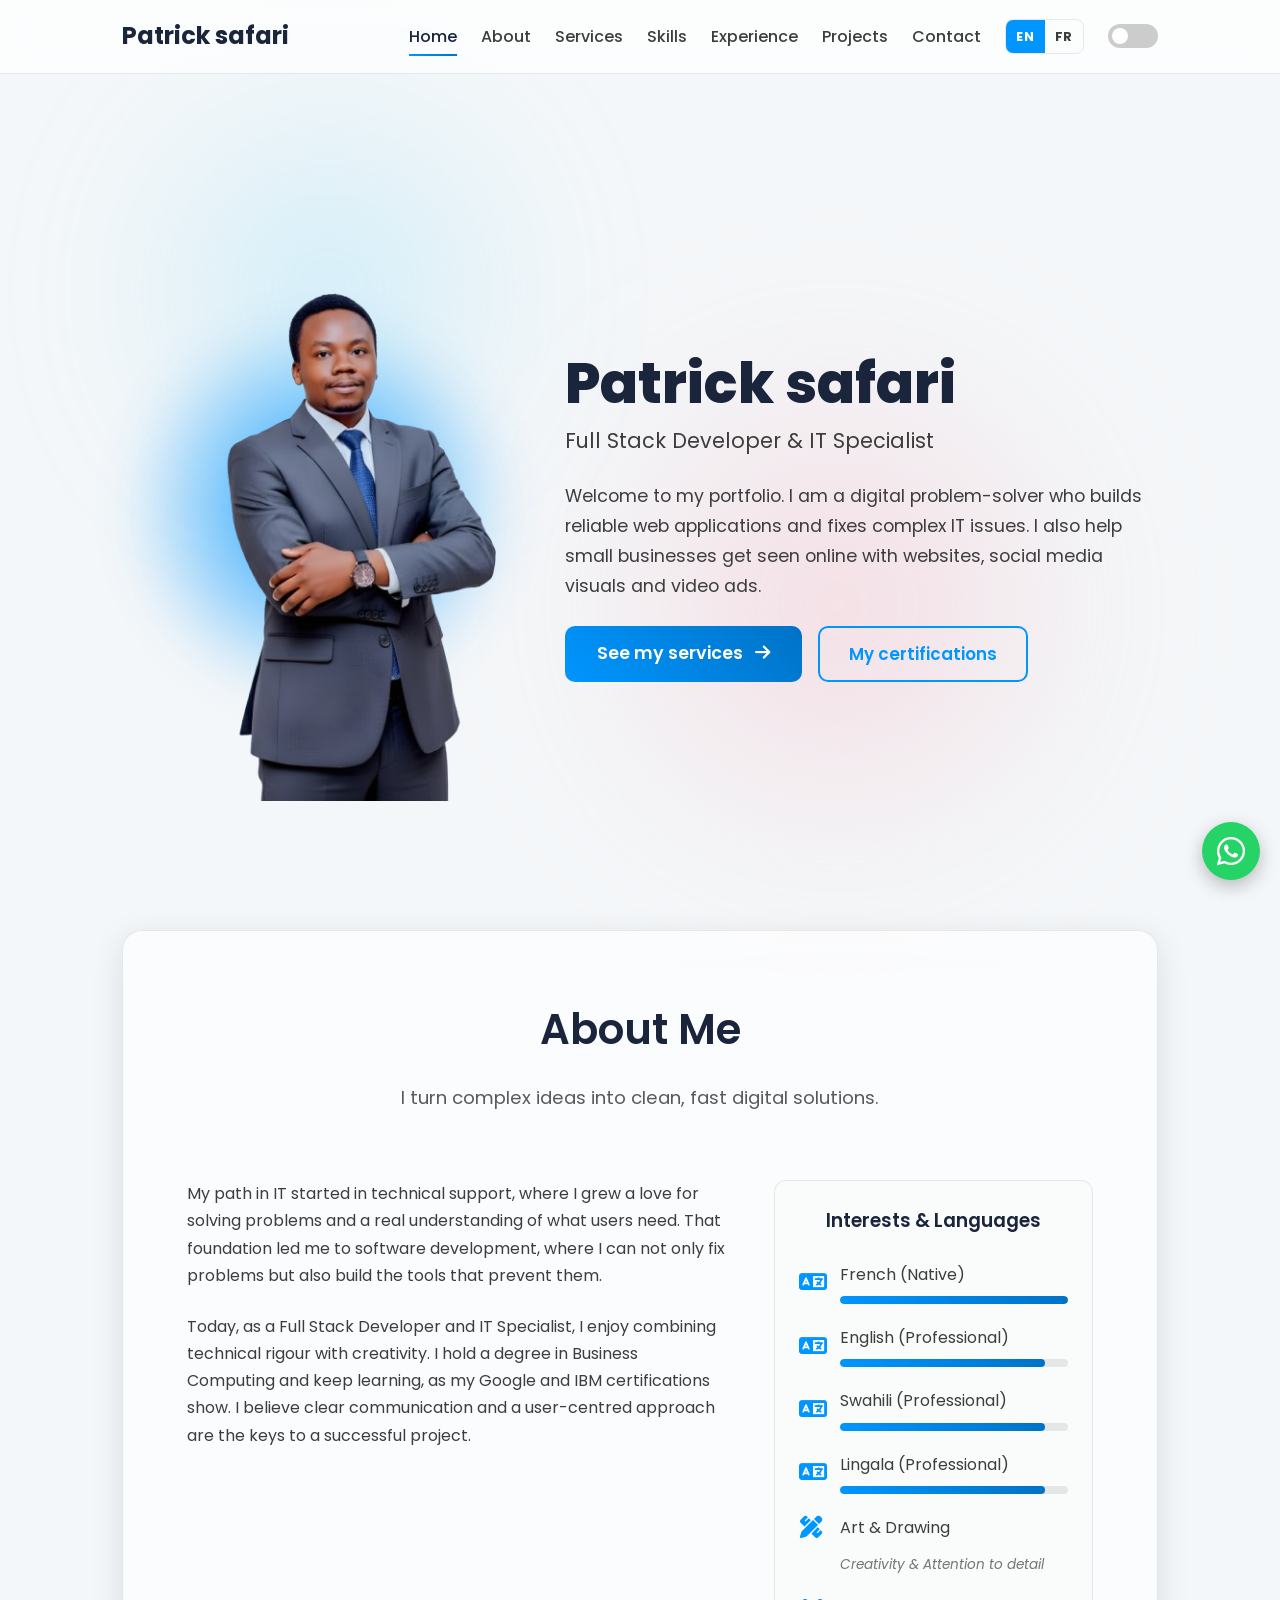
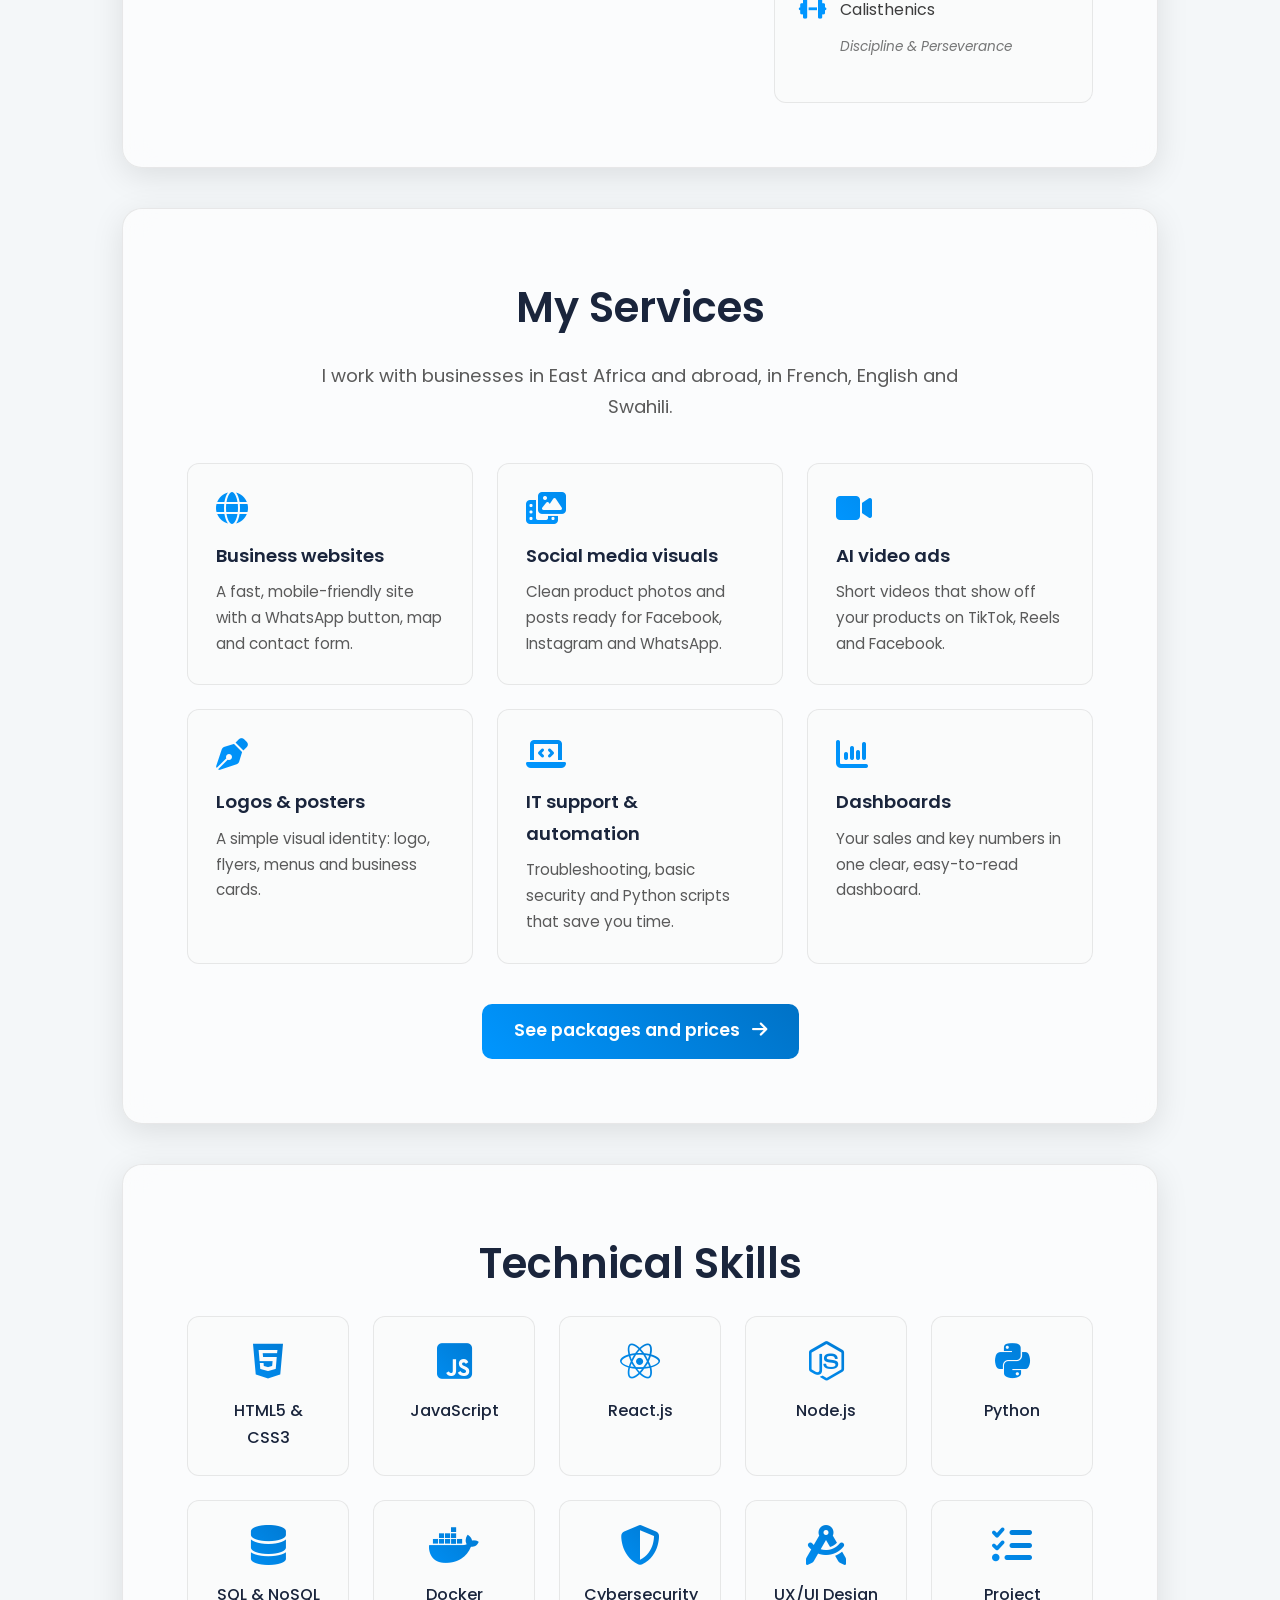
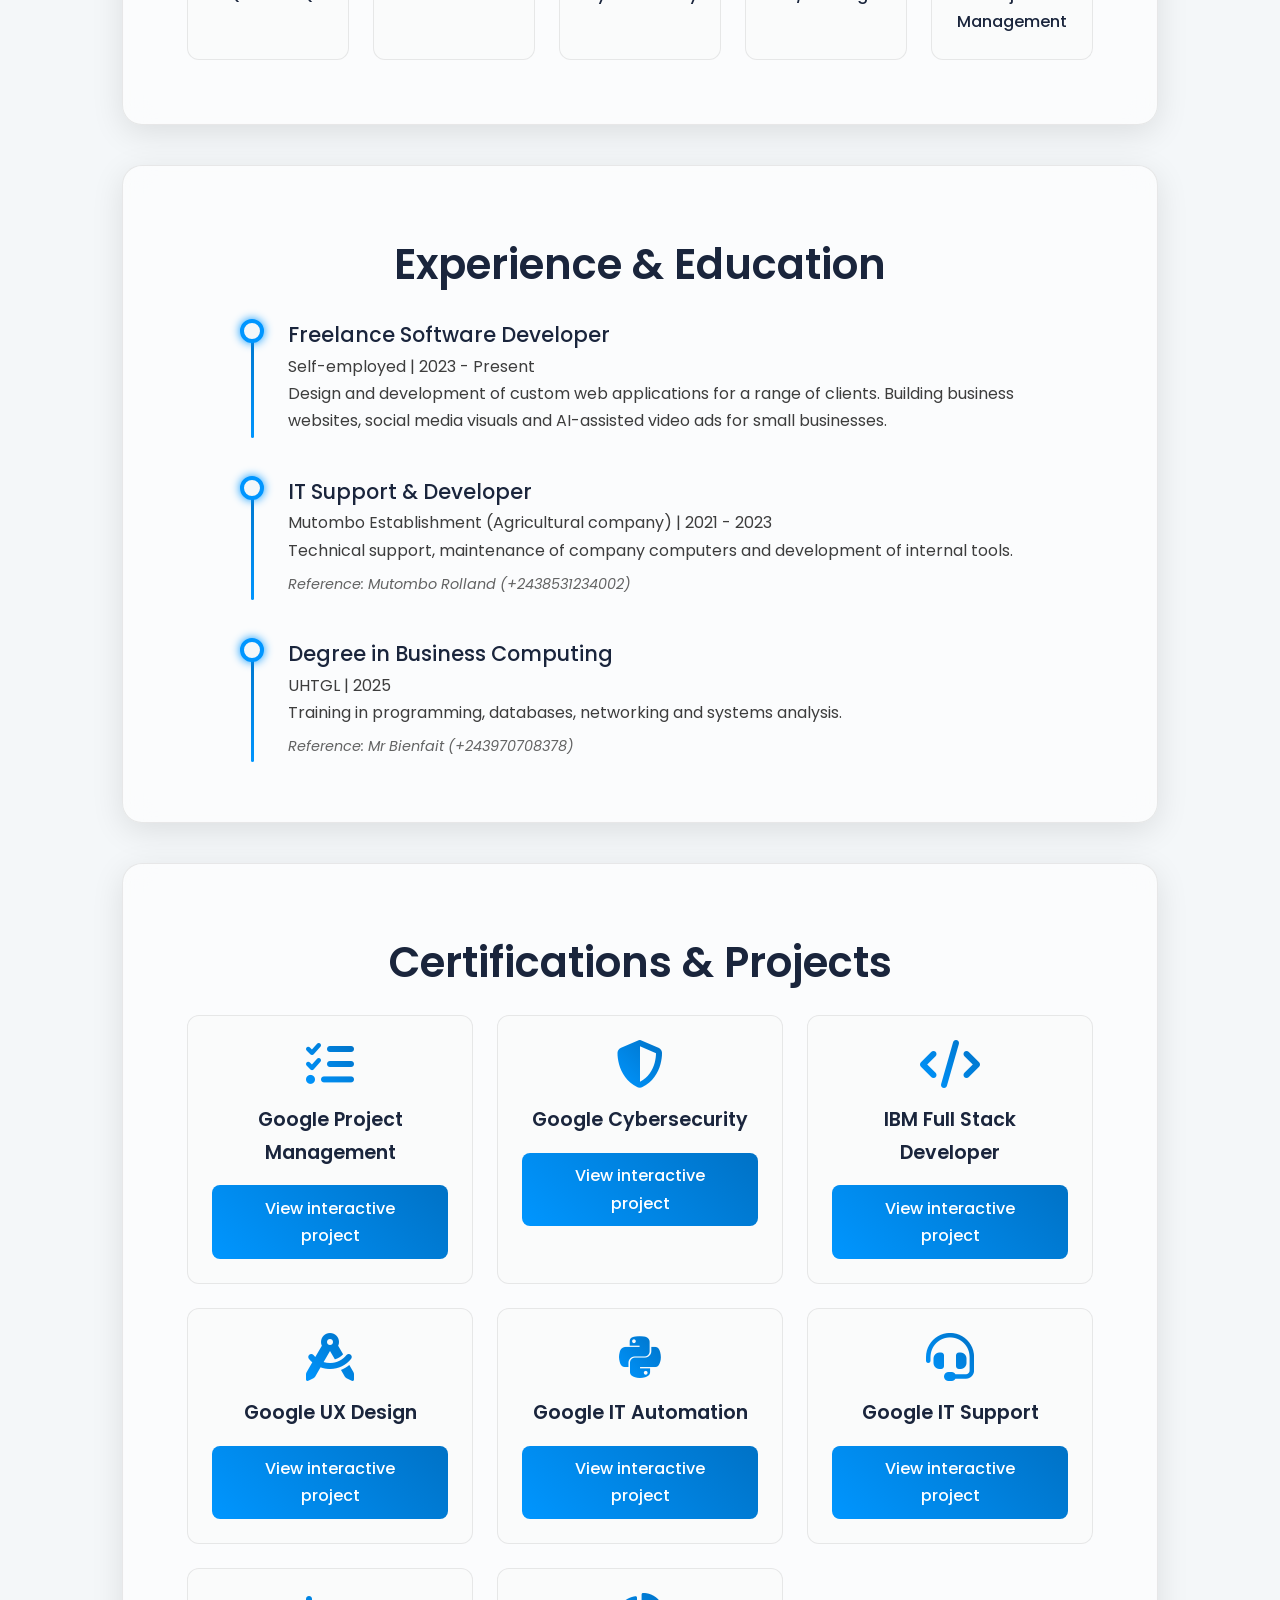
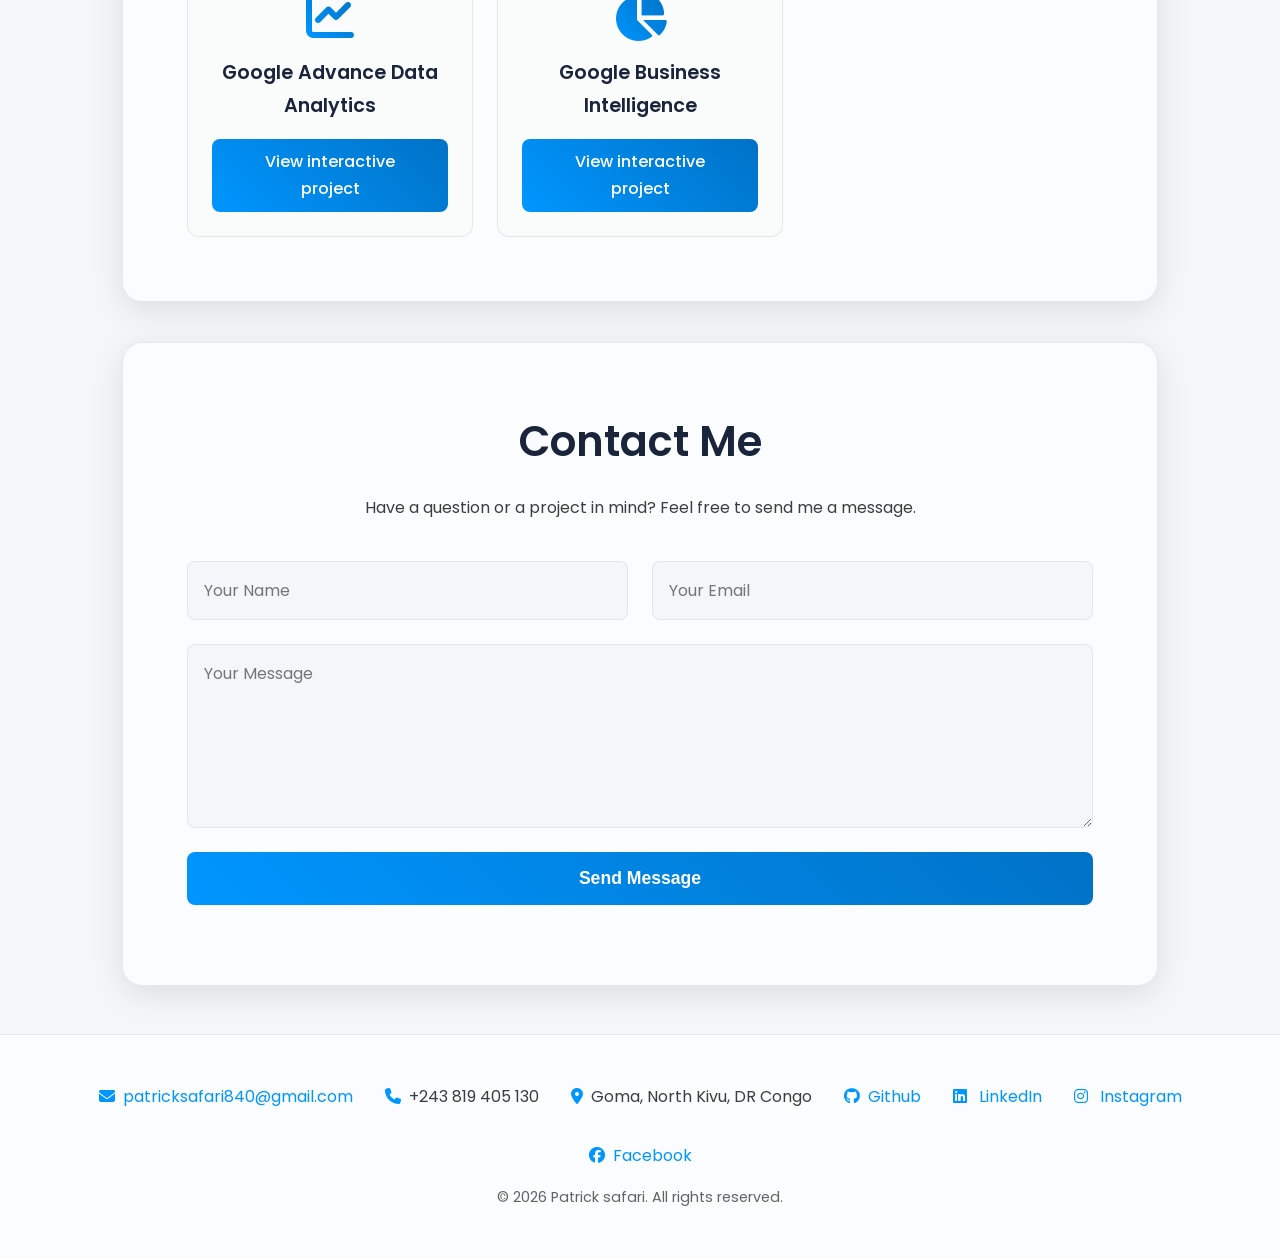
==== commit 4e81a9f2: "Add English/French language switch to landing page Co-Authored-By: Claude Opus 5.5 <noreply@anthropi" ====
--- a/index.html
+++ b/index.html
@@ -516,6 +516,12 @@
             .form-group input, .form-group textarea { margin-bottom: 1.5rem; }
             body::before, body::after { filter: blur(70px); }
         }
+
+        /* Language switch */
+        .lang-switch { display: flex; border: 1px solid var(--border-color); border-radius: 8px; overflow: hidden; flex-shrink: 0; }
+        .lang-switch button { font: inherit; font-size: 0.8rem; font-weight: 700; letter-spacing: 0.05em; padding: 0.35rem 0.6rem; min-width: 2.4rem; border: none; background: transparent; color: var(--text-color); cursor: pointer; }
+        .lang-switch button[aria-pressed="true"] { background: var(--accent-color); color: #fff; }
+        @media (max-width: 992px) { .main-nav { gap: 0.9rem; } }
     </style>
 </head>
 <body>
@@ -526,14 +532,18 @@
             <a href="#" class="logo">Patrick safari</a>
             <nav class="main-nav">
                 <ul class="nav-links" id="nav-links">
-                    <li><a href="#hero" class="nav-link active">Accueil</a></li>
-                    <li><a href="#about" class="nav-link">À Propos</a></li>
-                    <li><a href="#services" class="nav-link">Services</a></li>
-                    <li><a href="#skills" class="nav-link">Compétences</a></li>
-                    <li><a href="#experience" class="nav-link">Parcours</a></li>
-                    <li><a href="#projects" class="nav-link">Projets</a></li>
-                    <li><a href="#contact" class="nav-link">Contact</a></li>
+                    <li><a href="#hero" class="nav-link active" data-en="Home">Accueil</a></li>
+                    <li><a href="#about" class="nav-link" data-en="About">À Propos</a></li>
+                    <li><a href="#services" class="nav-link" data-en="Services">Services</a></li>
+                    <li><a href="#skills" class="nav-link" data-en="Skills">Compétences</a></li>
+                    <li><a href="#experience" class="nav-link" data-en="Experience">Parcours</a></li>
+                    <li><a href="#projects" class="nav-link" data-en="Projects">Projets</a></li>
+                    <li><a href="#contact" class="nav-link" data-en="Contact">Contact</a></li>
                 </ul>
+                <div class="lang-switch" role="group" aria-label="Language / Langue">
+                    <button type="button" data-set-lang="en" aria-pressed="false">EN</button>
+                    <button type="button" data-set-lang="fr" aria-pressed="true">FR</button>
+                </div>
                 <div class="theme-switch-wrapper">
                     <label class="theme-switch" for="checkbox">
                         <input type="checkbox" id="checkbox" />
@@ -557,21 +567,21 @@
                     <!-- Colonne de gauche pour le texte -->
                     <div class="hero-image-content">
                         <!-- IMPORTANT: Utilisez une image sans arrière-plan (format .png) -->
-                        <img src="profile_1-removed_bg.png" alt="Photo de Patrick safari" class="hero-img-redesigned">
+                        <img src="profile_1-removed_bg.png" alt="Photo de Patrick safari" data-en-alt="Photo of Patrick safari" class="hero-img-redesigned">
                     </div>
                     
                     <!-- Colonne de droite pour l'image -->
                      <div class="hero-text-content">
                         <h1 class="hero-name">Patrick safari</h1>
-                        <p class="hero-title">Développeur Full Stack & Spécialiste IT</p>
-                        <p class="hero-bio">
+                        <p class="hero-title" data-en="Full Stack Developer &amp;amp; IT Specialist">Développeur Full Stack & Spécialiste IT</p>
+                        <p class="hero-bio" data-en="Welcome to my portfolio. I am a digital problem-solver who builds reliable web applications and fixes complex IT issues. I also help small businesses get seen online with websites, social media visuals and video ads.">
                             Bienvenue sur mon portfolio. Je suis un créateur de solutions numériques passionné, spécialisé dans la conception d'applications web robustes et la résolution de défis informatiques complexes. J'aide aussi les petites entreprises à se montrer en ligne : sites web, visuels pour les réseaux sociaux et vidéos publicitaires.
                         </p>
                         <div class="hero-actions">
-                            <a href="services.html" class="hero-cta">
+                            <a href="services.html" class="hero-cta" data-en="See my services &lt;i class=&quot;fas fa-arrow-right&quot; style=&quot;margin-left: 8px;&quot;&gt;&lt;/i&gt;">
                                 Voir mes services <i class="fas fa-arrow-right" style="margin-left: 8px;"></i>
                             </a>
-                            <a href="#projects" class="hero-cta-secondary">Mes certifications</a>
+                            <a href="#projects" class="hero-cta-secondary" data-en="My certifications">Mes certifications</a>
                         </div>
                     </div>
                 </div>
@@ -579,8 +589,8 @@
 
             <!-- ABOUT SECTION - AMÉLIORÉE -->
             <section id="about" class="content-section">
-                <h2 class="section-title">À Propos de Moi</h2>
-                <p class="section-subtitle">
+                <h2 class="section-title" data-en="About Me">À Propos de Moi</h2>
+                <p class="section-subtitle" data-en="I turn complex ideas into clean, fast digital solutions.">
                     Je transforme des idées complexes en solutions numériques élégantes et performantes.
                 </p>
 
@@ -588,46 +598,46 @@
 
                 <div class="about-container">
                     <div class="about-text">
-                        <p>
+                        <p data-en="My path in IT started in technical support, where I grew a love for solving problems and a real understanding of what users need. That foundation led me to software development, where I can not only fix problems but also build the tools that prevent them.">
                             Mon parcours dans l'informatique a débuté par le support technique, une expérience formatrice où j'ai développé une passion pour la résolution de problèmes et une compréhension approfondie des besoins des utilisateurs. Cette base solide m'a naturellement conduit vers le développement de logiciels, où je pouvais non seulement résoudre des problèmes, mais aussi construire les outils pour les prévenir.
                         </p>
-                        <p>
+                        <p data-en="Today, as a Full Stack Developer and IT Specialist, I enjoy combining technical rigour with creativity. I hold a degree in Business Computing and keep learning, as my Google and IBM certifications show. I believe clear communication and a user-centred approach are the keys to a successful project.">
                             Aujourd'hui, en tant que Développeur Full Stack et Spécialiste IT, je m'épanouis en combinant ma rigueur technique et ma créativité. Diplômé en Informatique de Gestion, je suis un fervent adepte de l'apprentissage continu, comme en témoignent mes certifications Google et IBM. Je suis convaincu qu'une bonne communication et une approche centrée sur l'utilisateur sont les clés de la réussite d'un projet.
                         </p>
                     </div>
                     <div class="about-sidebar">
-                        <h3>Intérêts &amp; Langues</h3>
+                        <h3 data-en="Interests &amp;amp; Languages">Intérêts &amp; Langues</h3>
                         <ul class="about-details">
                             <li>
                                 <i class="fas fa-language"></i>
                                 <div class="language-item">
-                                    <span>Français (Natif)</span>
+                                    <span data-en="French (Native)">Français (Natif)</span>
                                     <div class="progress-bar-container"><div class="progress-bar" style="width: 100%;"></div></div>
                                 </div>
                             </li>
                             <li>
                                 <i class="fas fa-language"></i>
                                 <div class="language-item">
-                                    <span>Anglais (Professionnel)</span>
+                                    <span data-en="English (Professional)">Anglais (Professionnel)</span>
                                     <div class="progress-bar-container"><div class="progress-bar" style="width: 90%;"></div></div>
                                 </div>
                             </li>
                             <li>
                                 <i class="fas fa-language"></i>
                                 <div class="language-item">
-                                    <span>Swahili (Professionnel)</span>
+                                    <span data-en="Swahili (Professional)">Swahili (Professionnel)</span>
                                     <div class="progress-bar-container"><div class="progress-bar" style="width: 90%;"></div></div>
                                 </div>
                             </li>
                             <li>
                                 <i class="fas fa-language"></i>
                                 <div class="language-item">
-                                    <span>Lingala (Professionnel)</span>
+                                    <span data-en="Lingala (Professional)">Lingala (Professionnel)</span>
                                     <div class="progress-bar-container"><div class="progress-bar" style="width: 90%;"></div></div>
                                 </div>
                             </li>
-                            <li><i class="fas fa-pencil-ruler"></i><span>Art &amp; Dessin</span><small>Créativité & Souci du détail</small></li>
-                            <li><i class="fas fa-dumbbell"></i><span>Calisthenie</span><small>Discipline & Persévérance</small></li>
+                            <li><i class="fas fa-pencil-ruler"></i><span data-en="Art &amp;amp; Drawing">Art &amp; Dessin</span><small data-en="Creativity &amp;amp; Attention to detail">Créativité & Souci du détail</small></li>
+                            <li><i class="fas fa-dumbbell"></i><span data-en="Calisthenics">Calisthenie</span><small data-en="Discipline &amp;amp; Perseverance">Discipline & Persévérance</small></li>
                         </ul>
                     </div>
                 </div>
@@ -635,50 +645,50 @@
             
             <!-- SERVICES SECTION -->
             <section id="services" class="content-section">
-                <h2 class="section-title">Mes Services</h2>
-                <p class="section-subtitle">
+                <h2 class="section-title" data-en="My Services">Mes Services</h2>
+                <p class="section-subtitle" data-en="I work with businesses in East Africa and abroad, in French, English and Swahili.">
                     Je travaille avec des entreprises en Afrique de l'Est et à l'étranger, en français, anglais et swahili.
                 </p>
                 <div class="services-grid">
                     <div class="service-card">
                         <i class="fas fa-globe"></i>
-                        <h3>Sites web pour entreprises</h3>
-                        <p>Site rapide, adapté au mobile, avec bouton WhatsApp, carte et formulaire de contact.</p>
+                        <h3 data-en="Business websites">Sites web pour entreprises</h3>
+                        <p data-en="A fast, mobile-friendly site with a WhatsApp button, map and contact form.">Site rapide, adapté au mobile, avec bouton WhatsApp, carte et formulaire de contact.</p>
                     </div>
                     <div class="service-card">
                         <i class="fas fa-photo-film"></i>
-                        <h3>Visuels réseaux sociaux</h3>
-                        <p>Photos produits propres et publications prêtes pour Facebook, Instagram et WhatsApp.</p>
+                        <h3 data-en="Social media visuals">Visuels réseaux sociaux</h3>
+                        <p data-en="Clean product photos and posts ready for Facebook, Instagram and WhatsApp.">Photos produits propres et publications prêtes pour Facebook, Instagram et WhatsApp.</p>
                     </div>
                     <div class="service-card">
                         <i class="fas fa-video"></i>
-                        <h3>Vidéos publicitaires IA</h3>
-                        <p>Courtes vidéos pour présenter vos produits sur TikTok, Reels et Facebook.</p>
+                        <h3 data-en="AI video ads">Vidéos publicitaires IA</h3>
+                        <p data-en="Short videos that show off your products on TikTok, Reels and Facebook.">Courtes vidéos pour présenter vos produits sur TikTok, Reels et Facebook.</p>
                     </div>
                     <div class="service-card">
                         <i class="fas fa-pen-nib"></i>
-                        <h3>Logo & affiches</h3>
-                        <p>Identité visuelle simple : logo, flyers, menus et cartes de visite.</p>
+                        <h3 data-en="Logos &amp;amp; posters">Logo & affiches</h3>
+                        <p data-en="A simple visual identity: logo, flyers, menus and business cards.">Identité visuelle simple : logo, flyers, menus et cartes de visite.</p>
                     </div>
                     <div class="service-card">
                         <i class="fas fa-laptop-code"></i>
-                        <h3>Support IT & automatisation</h3>
-                        <p>Dépannage, sécurité de base et scripts Python pour gagner du temps.</p>
+                        <h3 data-en="IT support &amp;amp; automation">Support IT & automatisation</h3>
+                        <p data-en="Troubleshooting, basic security and Python scripts that save you time.">Dépannage, sécurité de base et scripts Python pour gagner du temps.</p>
                     </div>
                     <div class="service-card">
                         <i class="fas fa-chart-column"></i>
-                        <h3>Tableaux de bord</h3>
-                        <p>Vos ventes et chiffres clés dans un tableau clair et facile à lire.</p>
+                        <h3 data-en="Dashboards">Tableaux de bord</h3>
+                        <p data-en="Your sales and key numbers in one clear, easy-to-read dashboard.">Vos ventes et chiffres clés dans un tableau clair et facile à lire.</p>
                     </div>
                 </div>
                 <div class="services-cta">
-                    <a href="services.html" class="hero-cta">Voir les offres et les prix <i class="fas fa-arrow-right" style="margin-left: 8px;"></i></a>
+                    <a href="services.html" class="hero-cta" data-en="See packages and prices &lt;i class=&quot;fas fa-arrow-right&quot; style=&quot;margin-left: 8px;&quot;&gt;&lt;/i&gt;">Voir les offres et les prix <i class="fas fa-arrow-right" style="margin-left: 8px;"></i></a>
                 </div>
             </section>
 
             <!-- SKILLS SECTION -->
             <section id="skills" class="content-section">
-                <h2 class="section-title">Compétences Techniques</h2>
+                <h2 class="section-title" data-en="Technical Skills">Compétences Techniques</h2>
                 <div class="skills-grid">
                     <div class="skill-card"> <i class="fab fa-html5"></i> <h3>HTML5 & CSS3</h3> </div>
                     <div class="skill-card"> <i class="fab fa-js-square"></i> <h3>JavaScript</h3> </div>
@@ -687,68 +697,68 @@
                     <div class="skill-card"> <i class="fab fa-python"></i> <h3>Python</h3> </div>
                     <div class="skill-card"> <i class="fas fa-database"></i> <h3>SQL & NoSQL</h3> </div>
                     <div class="skill-card"> <i class="fab fa-docker"></i> <h3>Docker</h3> </div>
-                    <div class="skill-card"> <i class="fas fa-shield-alt"></i> <h3>Cybersécurité</h3> </div>
+                    <div class="skill-card"> <i class="fas fa-shield-alt"></i> <h3 data-en="Cybersecurity">Cybersécurité</h3> </div>
                     <div class="skill-card"> <i class="fas fa-drafting-compass"></i> <h3>UX/UI Design</h3> </div>
-                    <div class="skill-card"> <i class="fas fa-tasks"></i> <h3>Gestion de Projet</h3> </div>
+                    <div class="skill-card"> <i class="fas fa-tasks"></i> <h3 data-en="Project Management">Gestion de Projet</h3> </div>
                 </div>
             </section>
 
             <!-- EXPERIENCE & EDUCATION SECTION -->
             <section id="experience" class="content-section">
-                <h2 class="section-title">Parcours Professionnel & Formation</h2>
+                <h2 class="section-title" data-en="Experience &amp;amp; Education">Parcours Professionnel & Formation</h2>
                 <div class="timeline">
                     <!-- Experience -->
                     <div class="timeline-item">
-                        <div class="timeline-icon"></div> <h3 class="timeline-title">Développeur Logiciel Freelance</h3>
-                        <p class="timeline-subtitle">Indépendant | <span>2023 - Présent</span></p>
-                        <p>Conception et développement d'applications web sur mesure pour divers clients. Création de sites vitrines, de visuels pour les réseaux sociaux et de vidéos publicitaires assistées par IA pour petites entreprises.</p>
+                        <div class="timeline-icon"></div> <h3 class="timeline-title" data-en="Freelance Software Developer">Développeur Logiciel Freelance</h3>
+                        <p class="timeline-subtitle" data-en="Self-employed | &lt;span&gt;2023 - Present&lt;/span&gt;">Indépendant | <span>2023 - Présent</span></p>
+                        <p data-en="Design and development of custom web applications for a range of clients. Building business websites, social media visuals and AI-assisted video ads for small businesses.">Conception et développement d'applications web sur mesure pour divers clients. Création de sites vitrines, de visuels pour les réseaux sociaux et de vidéos publicitaires assistées par IA pour petites entreprises.</p>
                     </div>
                     <div class="timeline-item">
-                        <div class="timeline-icon"></div> <h3 class="timeline-title">Support Informatique & Développeur</h3>
-                        <p class="timeline-subtitle">Mutombo Establishment (Entreprise Agricole) | <span>2021 - 2023</span></p>
-                        <p>Assistance technique, maintenance du parc informatique et développement d'outils internes.</p>
-                        <p class="timeline-reference">Référence : Mutombo Rolland (+2438531234002)</p>
+                        <div class="timeline-icon"></div> <h3 class="timeline-title" data-en="IT Support &amp;amp; Developer">Support Informatique & Développeur</h3>
+                        <p class="timeline-subtitle" data-en="Mutombo Establishment (Agricultural company) | &lt;span&gt;2021 - 2023&lt;/span&gt;">Mutombo Establishment (Entreprise Agricole) | <span>2021 - 2023</span></p>
+                        <p data-en="Technical support, maintenance of company computers and development of internal tools.">Assistance technique, maintenance du parc informatique et développement d'outils internes.</p>
+                        <p class="timeline-reference" data-en="Reference: Mutombo Rolland (+2438531234002)">Référence : Mutombo Rolland (+2438531234002)</p>
                     </div>
                      <!-- Education -->
                     <div class="timeline-item">
-                        <div class="timeline-icon"></div> <h3 class="timeline-title">Diplôme en Informatique de Gestion</h3>
+                        <div class="timeline-icon"></div> <h3 class="timeline-title" data-en="Degree in Business Computing">Diplôme en Informatique de Gestion</h3>
                         <p class="timeline-subtitle">UHTGL | <span>2025</span></p>
-                        <p>Formation en programmation, bases de données, réseaux et analyse de systèmes.</p>
-                        <p class="timeline-reference">Référence : Mr Bienfait (+243970708378)</p>
+                        <p data-en="Training in programming, databases, networking and systems analysis.">Formation en programmation, bases de données, réseaux et analyse de systèmes.</p>
+                        <p class="timeline-reference" data-en="Reference: Mr Bienfait (+243970708378)">Référence : Mr Bienfait (+243970708378)</p>
                     </div>
                 </div>
             </section>
             
             <!-- PROJECTS & CERTIFICATIONS SECTION -->
             <section id="projects" class="content-section">
-                <h2 class="section-title">Certifications & Projets</h2>
+                <h2 class="section-title" data-en="Certifications &amp;amp; Projects">Certifications & Projets</h2>
                 <div class="certifications-grid">
-                    <a href="projects/project-management.html" class="card"><i class="fas fa-tasks card-icon"></i><h3>Google Project Management</h3><span class="card-button">Voir le projet interactif</span></a>
-                    <a href="projects/cybersecurity.html" class="card"><i class="fas fa-shield-alt card-icon"></i><h3>Google Cybersecurity</h3><span class="card-button">Voir le projet interactif</span></a>
-                    <a href="projects/full-stack.html" class="card"><i class="fas fa-code card-icon"></i><h3>IBM Full Stack Developer</h3><span class="card-button">Voir le projet interactif</span></a>
-                    <a href="projects/ux-design.html" class="card"><i class="fas fa-drafting-compass card-icon"></i><h3>Google UX Design</h3><span class="card-button">Voir le projet interactif</span></a>
-                    <a href="projects/it-automation.html" class="card"><i class="fab fa-python card-icon"></i><h3>Google IT Automation</h3><span class="card-button">Voir le projet interactif</span></a>
-                    <a href="projects/it-support.html" class="card"><i class="fas fa-headset card-icon"></i><h3>Google IT Support</h3><span class="card-button">Voir le projet interactif</span></a>
-                    <a href="projects/data-analytics.html" class="card"><i class="fas fa-chart-line card-icon"></i><h3>Google Advance Data Analytics</h3><span class="card-button">Voir le projet interactif</span></a>
-                    <a href="projects/data-analytics.html" class="card"><i class="fas fa-chart-pie card-icon"></i><h3>Google Business Intelligence</h3><span class="card-button">Voir le projet interactif</span></a>
+                    <a href="projects/project-management.html" class="card"><i class="fas fa-tasks card-icon"></i><h3>Google Project Management</h3><span class="card-button" data-en="View interactive project">Voir le projet interactif</span></a>
+                    <a href="projects/cybersecurity.html" class="card"><i class="fas fa-shield-alt card-icon"></i><h3>Google Cybersecurity</h3><span class="card-button" data-en="View interactive project">Voir le projet interactif</span></a>
+                    <a href="projects/full-stack.html" class="card"><i class="fas fa-code card-icon"></i><h3>IBM Full Stack Developer</h3><span class="card-button" data-en="View interactive project">Voir le projet interactif</span></a>
+                    <a href="projects/ux-design.html" class="card"><i class="fas fa-drafting-compass card-icon"></i><h3>Google UX Design</h3><span class="card-button" data-en="View interactive project">Voir le projet interactif</span></a>
+                    <a href="projects/it-automation.html" class="card"><i class="fab fa-python card-icon"></i><h3>Google IT Automation</h3><span class="card-button" data-en="View interactive project">Voir le projet interactif</span></a>
+                    <a href="projects/it-support.html" class="card"><i class="fas fa-headset card-icon"></i><h3>Google IT Support</h3><span class="card-button" data-en="View interactive project">Voir le projet interactif</span></a>
+                    <a href="projects/data-analytics.html" class="card"><i class="fas fa-chart-line card-icon"></i><h3>Google Advance Data Analytics</h3><span class="card-button" data-en="View interactive project">Voir le projet interactif</span></a>
+                    <a href="projects/data-analytics.html" class="card"><i class="fas fa-chart-pie card-icon"></i><h3>Google Business Intelligence</h3><span class="card-button" data-en="View interactive project">Voir le projet interactif</span></a>
                 
                 </div>
             </section>
 
             <!-- CONTACT SECTION -->
             <section id="contact" class="content-section">
-                <h2 class="section-title">Contactez-Moi</h2>
-                <p id="contact-intro">Vous avez une question ou une proposition ? N'hésitez pas à m'envoyer un message.</p>
+                <h2 class="section-title" data-en="Contact Me">Contactez-Moi</h2>
+                <p id="contact-intro" data-en="Have a question or a project in mind? Feel free to send me a message.">Vous avez une question ou une proposition ? N'hésitez pas à m'envoyer un message.</p>
                 <form id="contactForm" action="https://api.web3forms.com/submit" method="POST">
                     <input type="hidden" name="access_key" value="37343818-9e62-4fa8-b533-ae3dc4ff25c4">
                     <div class="form-group">
-                        <input type="text" name="name" placeholder="Votre Nom" required>
-                        <input type="email" name="email" placeholder="Votre Email" required>
+                        <input type="text" name="name" placeholder="Votre Nom" data-en-placeholder="Your Name" required>
+                        <input type="email" name="email" placeholder="Votre Email" data-en-placeholder="Your Email" required>
                     </div>
                     <div class="form-group">
-                        <textarea name="message" rows="6" placeholder="Votre Message" required></textarea>
-                    </div>
-                    <button type="submit" class="submit-button">Envoyer le Message</button>
+                        <textarea name="message" rows="6" placeholder="Votre Message" data-en-placeholder="Your Message" required></textarea>
+                    </div>
+                    <button type="submit" class="submit-button" data-en="Send Message">Envoyer le Message</button>
                     <p id="form-status" style="margin-top: 1rem; text-align: center;"></p>
                 </form>
             </section>
@@ -760,17 +770,17 @@
         <ul class="footer-contact-info">
             <li><i class="fas fa-envelope"></i><a href="mailto:patricksafari840@gmail.com">patricksafari840@gmail.com</a></li>
             <li><i class="fas fa-phone"></i><span>+243 819 405 130</span></li>
-            <li><i class="fas fa-map-marker-alt"></i><span>Ville De Goma, Nord-kivu en RDC</span></li>
+            <li><i class="fas fa-map-marker-alt"></i><span data-en="Goma, North Kivu, DR Congo">Ville De Goma, Nord-kivu en RDC</span></li>
             <li><i class="fab fa-github"></i><a href="https://github.com/PatrickSafari840">Github</a></li>
             <li><i class="fab fa-linkedin"></i> <a href="https://www.linkedin.com/in/patrick-safari-166077255/">LinkedIn</a></li>
             <li><i class="fab fa-instagram"></i> <a href="https://www.instagram.com/PatrickSafariCimana">Instagram</a></li>
             <li><i class="fab fa-facebook"></i><a href="https://www.facebook.com/patricksafari.cimana">Facebook</a></li>
         </ul>
-        <p class="footer-copyright">&copy; <span id="year">2026</span> Patrick safari. Tous droits réservés.</p>
+        <p class="footer-copyright">&copy; <span id="year">2026</span> Patrick safari. <span data-en="All rights reserved.">Tous droits réservés.</span></p>
     </footer>
 
     <!-- WHATSAPP BUTTON -->
-    <a href="https://wa.me/243819405130" class="whatsapp-float" target="_blank" rel="noopener" aria-label="Écrire sur WhatsApp">
+    <a href="https://wa.me/243819405130" class="whatsapp-float" target="_blank" rel="noopener" aria-label="Écrire sur WhatsApp" data-en-aria-label="Chat on WhatsApp">
         <i class="fab fa-whatsapp"></i>
     </a>
 
@@ -786,6 +796,36 @@
     <script>
         document.addEventListener('DOMContentLoaded', () => {
             document.getElementById('year').textContent = new Date().getFullYear();
+
+
+            // --- LANGUAGE (EN / FR) ---
+            const T = {
+                fr: { title: "Patrick safari | Développeur Full Stack & Spécialiste IT", sending: "Envoi en cours...", sent: "Message envoyé !", error: "Erreur." },
+                en: { title: "Patrick safari | Full Stack Developer & IT Specialist", sending: "Sending...", sent: "Message sent!", error: "Something went wrong." }
+            };
+            let lang = 'fr';
+            const ATTRS = ['placeholder', 'alt', 'aria-label'];
+            const setLang = (l) => {
+                lang = l === 'en' ? 'en' : 'fr';
+                document.documentElement.lang = lang;
+                document.title = T[lang].title;
+                document.querySelectorAll('[data-en]').forEach(el => {
+                    if (el.dataset.fr === undefined) el.dataset.fr = el.innerHTML;
+                    el.innerHTML = lang === 'en' ? el.dataset.en : el.dataset.fr;
+                });
+                ATTRS.forEach(a => document.querySelectorAll('[data-en-' + a + ']').forEach(el => {
+                    const key = 'fr' + a.replace(/-/g, '');
+                    if (el.dataset[key] === undefined) el.dataset[key] = el.getAttribute(a);
+                    el.setAttribute(a, lang === 'en' ? el.getAttribute('data-en-' + a) : el.dataset[key]);
+                }));
+                document.querySelectorAll('[data-set-lang]').forEach(b => b.setAttribute('aria-pressed', String(b.dataset.setLang === lang)));
+                document.getElementById('year').textContent = new Date().getFullYear();
+                try { localStorage.setItem('lang', lang); } catch (e) {}
+            };
+            document.querySelectorAll('[data-set-lang]').forEach(b => b.addEventListener('click', () => setLang(b.dataset.setLang)));
+            let savedLang = null; try { savedLang = localStorage.getItem('lang'); } catch (e) {}
+            const urlLang = new URLSearchParams(location.search).get('lang');
+            setLang(urlLang || savedLang || ((navigator.language || '').toLowerCase().startsWith('fr') ? 'fr' : 'en'));
 
             // --- DARK MODE LOGIC ---
             const themeSwitch = document.getElementById('checkbox');
@@ -836,10 +876,10 @@
             contactForm.addEventListener('submit', function(e) {
                 e.preventDefault();
                 const formData = new FormData(contactForm);
-                formStatus.innerHTML = "Envoi en cours..."; formStatus.style.color = 'gray';
+                formStatus.innerHTML = T[lang].sending; formStatus.style.color = 'gray';
                 fetch(contactForm.action, { method: 'POST', body: formData, headers: { 'Accept': 'application/json' }})
-                .then(r => { if(r.ok) { formStatus.innerHTML = "Message envoyé !"; formStatus.style.color = 'green'; contactForm.reset(); } else { r.json().then(d => { formStatus.innerHTML = d.message || "Erreur."; formStatus.style.color = 'red'; }); }})
-                .catch(err => { formStatus.innerHTML = "Erreur."; formStatus.style.color = 'red'; });
+                .then(r => { if(r.ok) { formStatus.innerHTML = T[lang].sent; formStatus.style.color = 'green'; contactForm.reset(); } else { r.json().then(d => { formStatus.innerHTML = d.message || T[lang].error; formStatus.style.color = 'red'; }); }})
+                .catch(err => { formStatus.innerHTML = T[lang].error; formStatus.style.color = 'red'; });
                 setTimeout(() => { formStatus.innerHTML = ""; }, 6000);
             });
         });
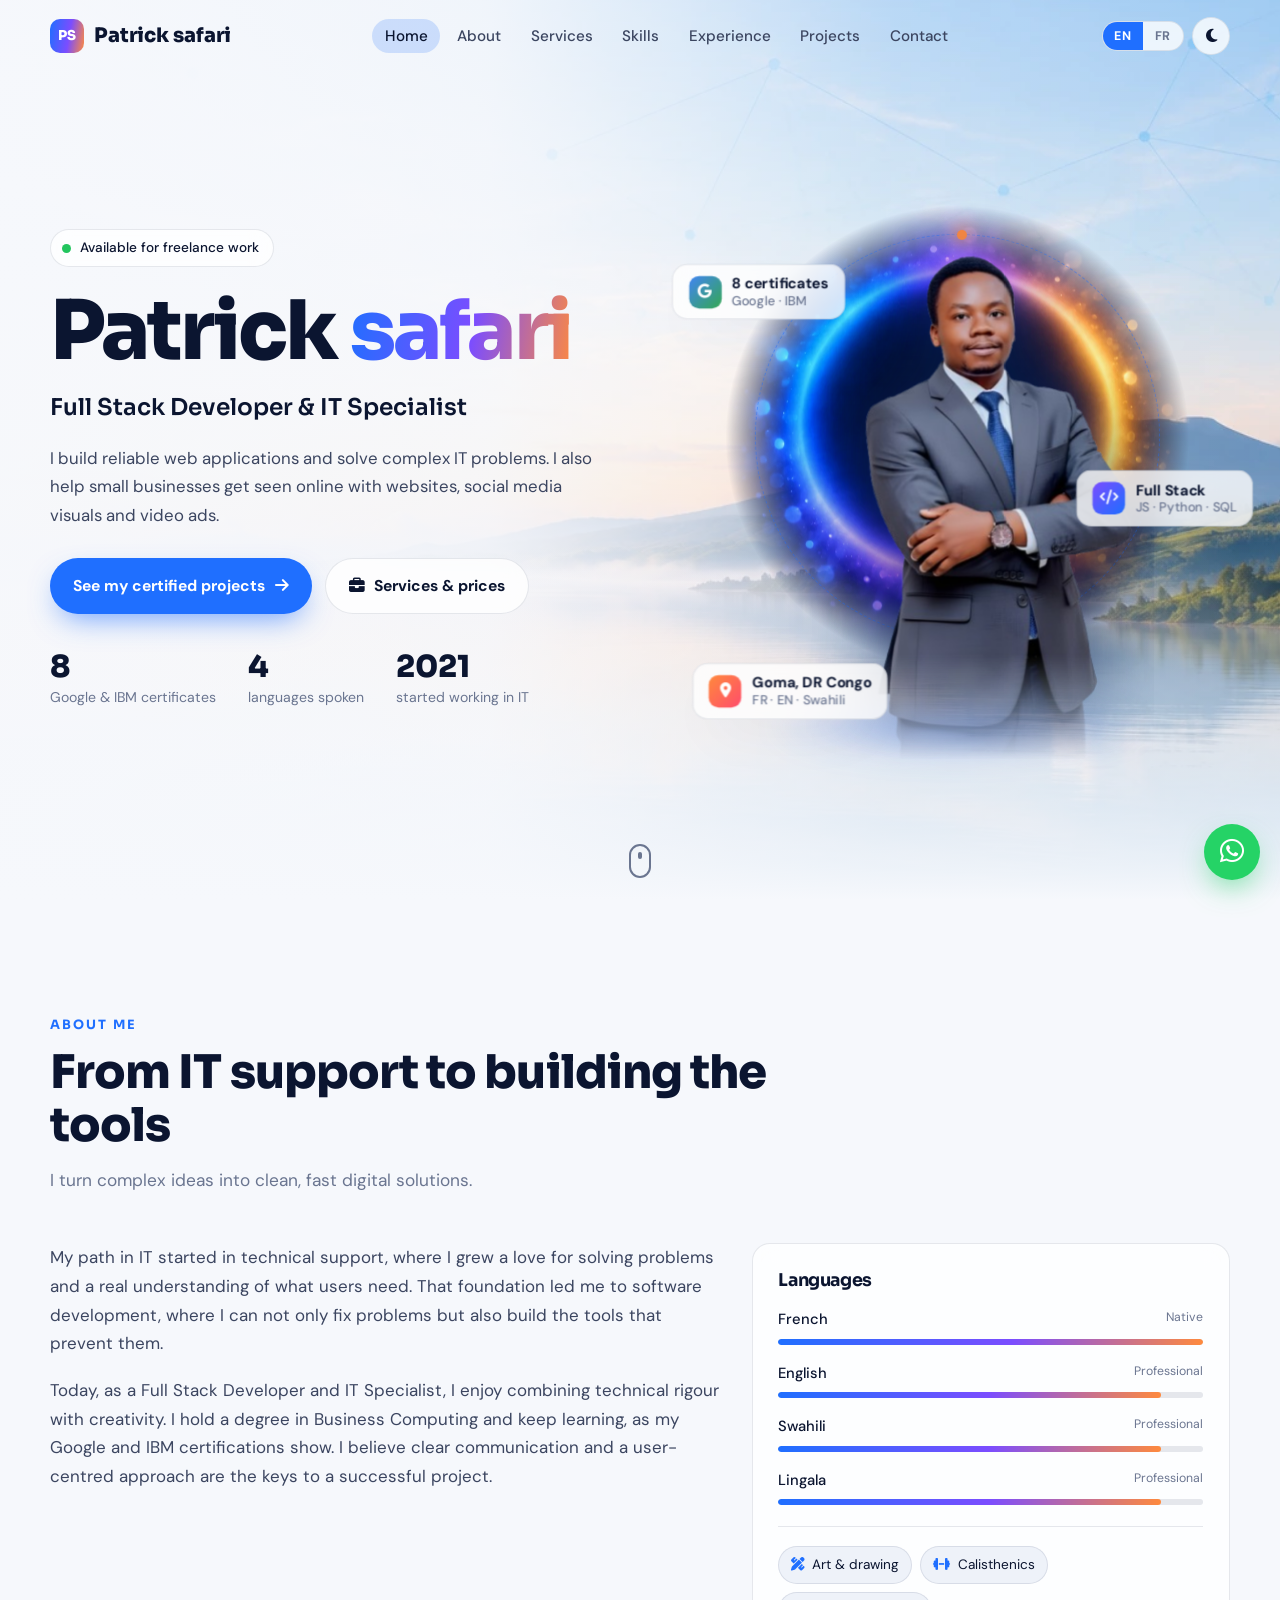
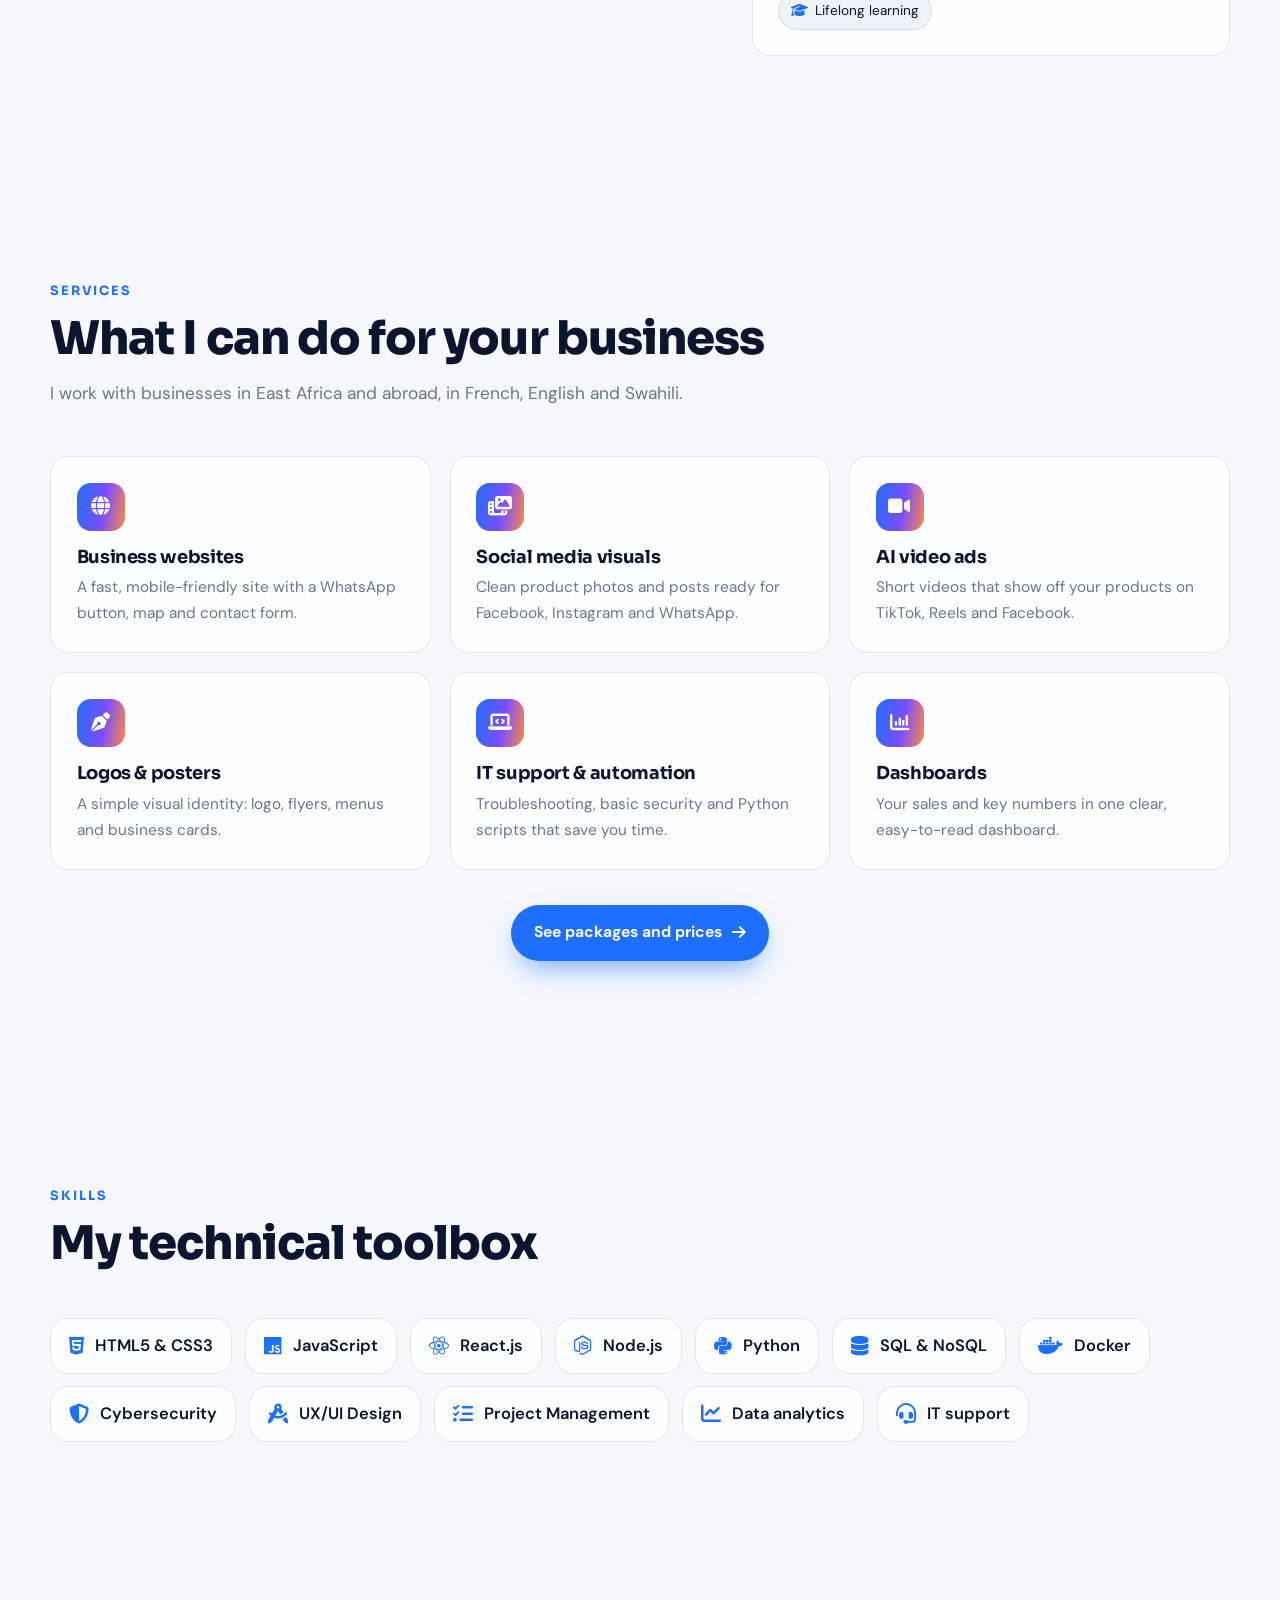
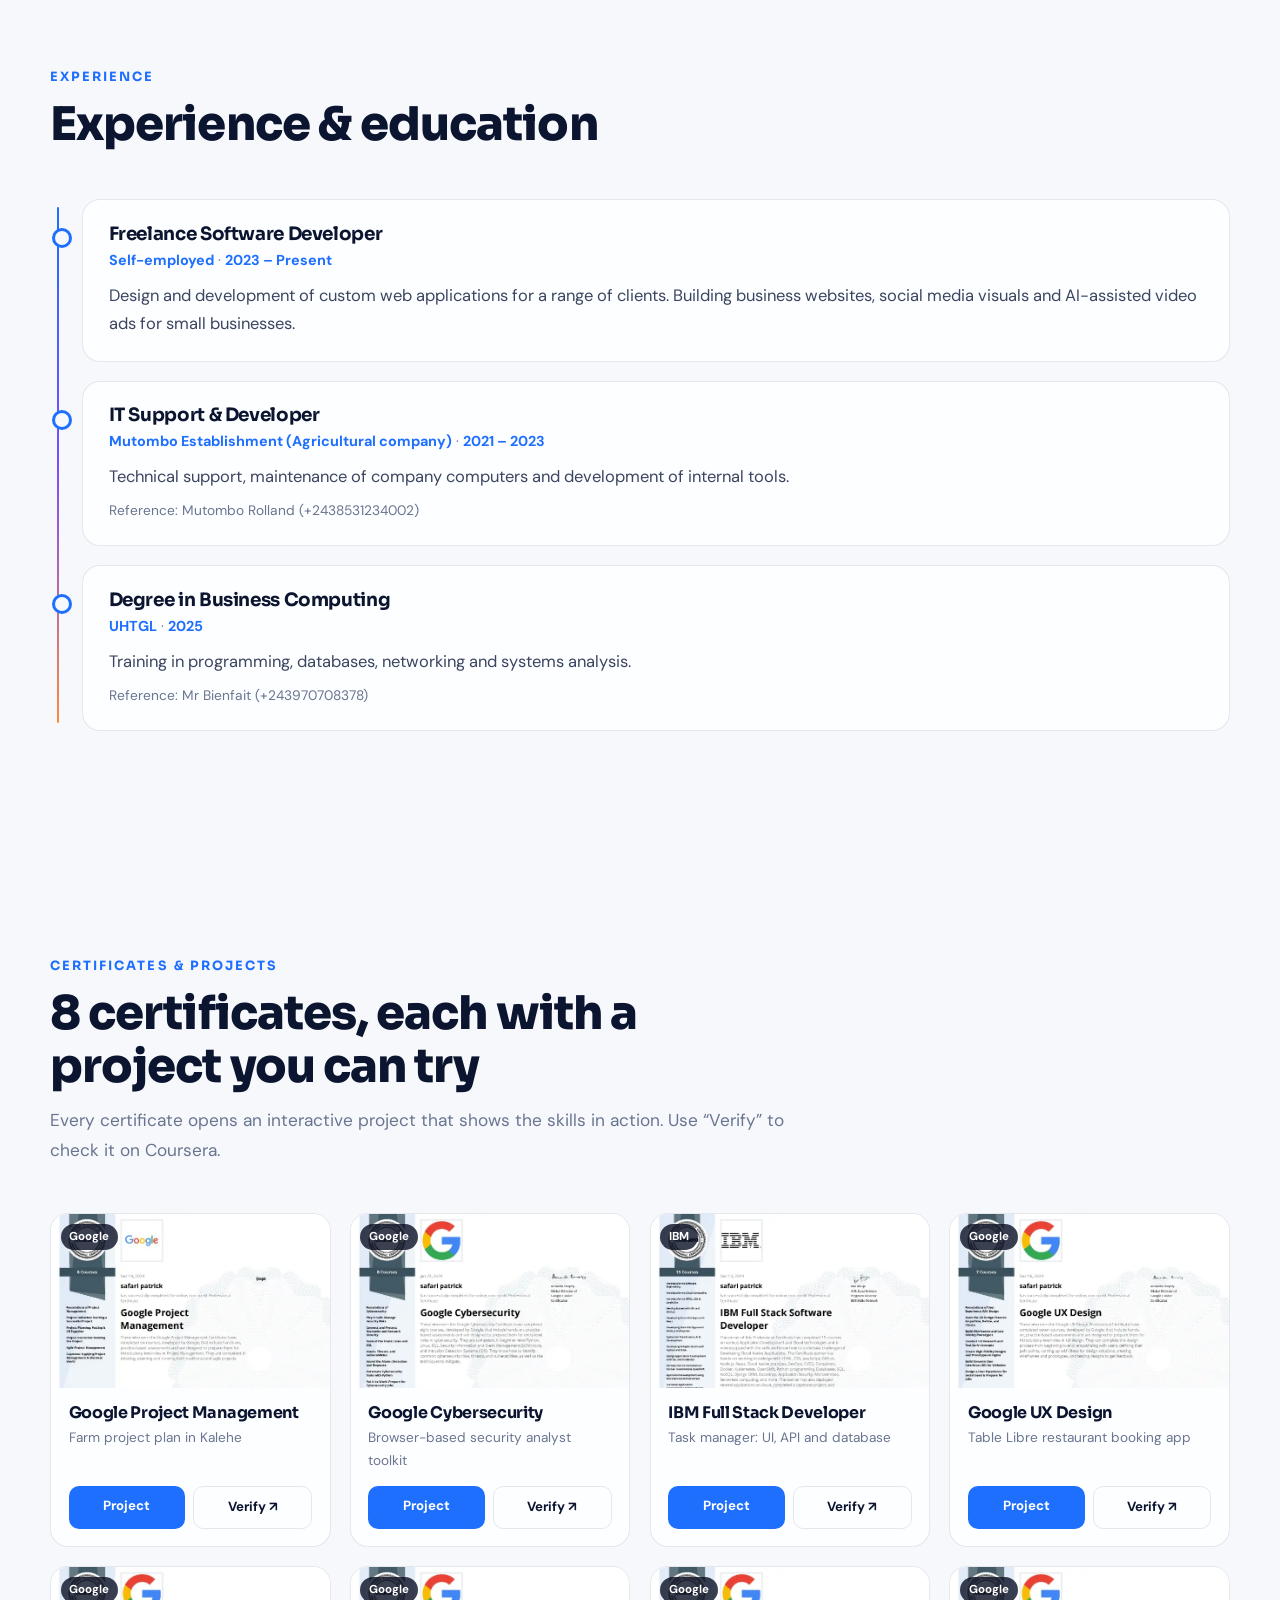
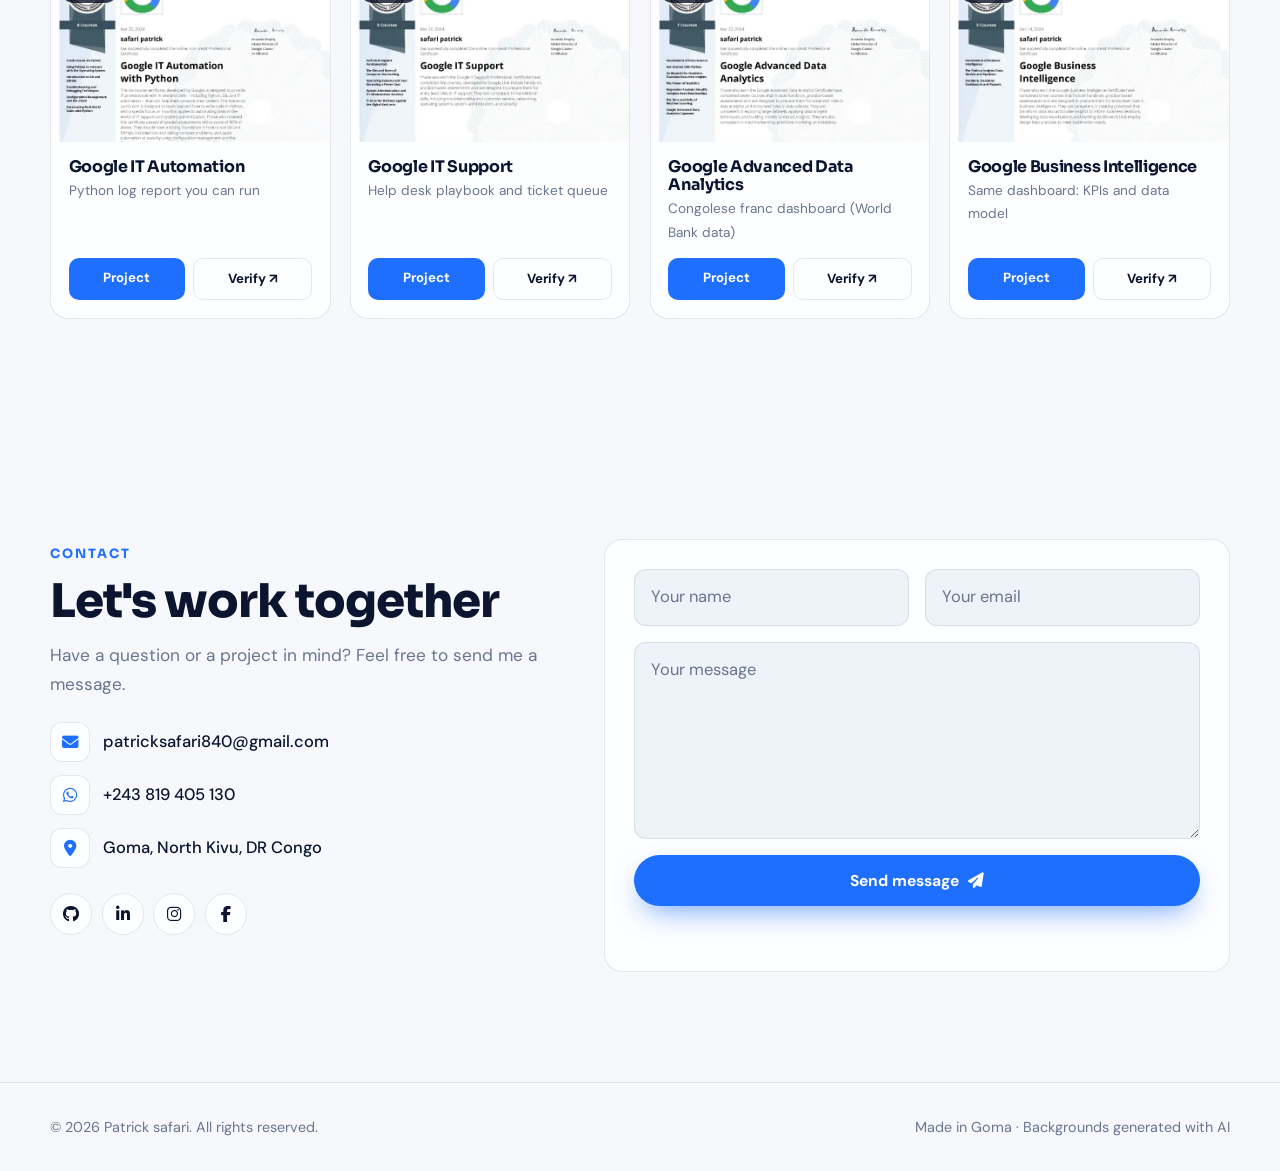
==== commit a394d74a: "Redesign portfolio: highlighted portrait, AI backgrounds, certificate cards Co-Authored-By: Claude O" ====
--- a/index.html
+++ b/index.html
@@ -1,888 +1,637 @@
 <!DOCTYPE html>
-<html lang="fr">
+<html lang="fr" data-theme="dark">
 <head>
     <meta charset="UTF-8">
     <meta name="viewport" content="width=device-width, initial-scale=1.0">
     <title>Patrick safari | Développeur Full Stack & Spécialiste IT</title>
-    <meta name="description" content="Patrick Safari — Développeur Full Stack et Spécialiste IT. Sites web pour entreprises, visuels pour réseaux sociaux, vidéos publicitaires IA et support informatique.">
-    <meta property="og:title" content="Patrick Safari | Développeur Full Stack & Spécialiste IT">
-    <meta property="og:description" content="Sites web, visuels réseaux sociaux, vidéos publicitaires IA et support IT pour petites entreprises.">
-    <meta property="og:image" content="profile_1-removed_bg.png">
+    <meta name="description" content="Patrick Safari — Développeur Full Stack et Spécialiste IT à Goma (RDC). 8 certifications Google & IBM. Sites web pour entreprises, visuels, vidéos publicitaires IA et support informatique.">
+    <meta property="og:title" content="Patrick Safari | Full Stack Developer & IT Specialist">
+    <meta property="og:description" content="Full stack developer and IT specialist in Goma, DR Congo. 8 Google & IBM certificates with interactive projects.">
+    <meta property="og:image" content="images/bg/hero-dark.webp">
     <meta property="og:type" content="website">
-
-    <!-- Polices & Icônes -->
+    <meta name="theme-color" content="#050b1f">
+
     <link rel="icon" href="your-icon-filename.png" type="image/png">
     <link rel="preconnect" href="https://fonts.googleapis.com">
     <link rel="preconnect" href="https://fonts.gstatic.com" crossorigin>
-    <link href="https://fonts.googleapis.com/css2?family=Poppins:wght@300;400;500;600;700;800&display=swap" rel="stylesheet">
+    <link href="https://fonts.googleapis.com/css2?family=DM+Sans:opsz,wght@9..40,400;9..40,500;9..40,700&family=Sora:wght@500;600;700;800&display=swap" rel="stylesheet">
     <link rel="stylesheet" href="https://cdnjs.cloudflare.com/ajax/libs/font-awesome/6.4.2/css/all.min.css">
+    <link rel="preload" as="image" href="profile_1-removed_bg.png">
+
+    <script>
+        /* Apply saved theme before paint (shared with project & services pages) */
+        (function () {
+            var t = null; try { t = localStorage.getItem('theme'); } catch (e) {}
+            if (!t) t = window.matchMedia && window.matchMedia('(prefers-color-scheme: light)').matches ? 'light' : 'dark';
+            document.documentElement.setAttribute('data-theme', t);
+        })();
+    </script>
 
     <style>
-        /* ---------------------------------- */
-        /*          DESIGN VARIABLES          */
-        /* ---------------------------------- */
+        /* ============ TOKENS ============ */
         :root {
-            /* Light Mode (Default) */
-            --bg-color: #f4f7f9;
-            --main-bg-color: rgba(255, 255, 255, 0.6);
-            --header-bg-color: rgba(255, 255, 255, 0.7);
-            --text-color: #3d3d3d;
-            --heading-color: #1a253c;
-            --accent-color: #0096FF;
-            --accent-color-darker: #0072C6;
-            --border-color: rgba(200, 200, 200, 0.4);
-            --card-bg-color: rgba(249, 250, 251, 0.6);
-            --shadow-color: rgba(0, 0, 0, 0.1);
-            --gradient-accent: linear-gradient(45deg, var(--accent-color), var(--accent-color-darker));
-            --aurora-color-1: #5BCEFA;
-            --aurora-color-2: #F5A9B8;
-            --aurora-color-3: #92FE9D;
-        }
-
-        /* Dark Mode */
-        body.dark-mode {
-            --bg-color: #0d1117;
-            --main-bg-color: rgba(30, 30, 30, 0.5);
-            --header-bg-color: rgba(25, 25, 25, 0.6);
-            --text-color: #c9d1d9;
-            --heading-color: #ffffff;
-            --accent-color: #389bff;
-            --accent-color-darker: #1e7eeb;
-            --border-color: rgba(255, 255, 255, 0.1);
-            --card-bg-color: rgba(42, 42, 42, 0.5);
-            --shadow-color: rgba(0, 0, 0, 0.3);
-            --aurora-color-1: #0A4D68;
-            --aurora-color-2: #7E2E84;
-            --aurora-color-3: #146C43;
-        }
-
-        /* ---------------------------------- */
-        /*          BASE & LAYOUT STYLES      */
-        /* ---------------------------------- */
+            --bg: #f6f8fc;
+            --bg-2: #eef2f9;
+            --surface: rgba(255, 255, 255, 0.78);
+            --surface-solid: #ffffff;
+            --line: rgba(15, 30, 70, 0.10);
+            --text: #3b4560;
+            --muted: #6a7590;
+            --heading: #0b1530;
+            --accent: #1f6fff;
+            --accent-2: #7b4dff;
+            --ember: #ff8a3d;
+            --on-accent: #ffffff;
+            --shadow: 0 20px 50px -24px rgba(16, 36, 94, 0.35);
+            --hero-shade: linear-gradient(90deg, rgba(246, 248, 252, 0.97) 0%, rgba(246, 248, 252, 0.88) 38%, rgba(246, 248, 252, 0.15) 70%, rgba(246, 248, 252, 0) 100%);
+            --hero-fade: linear-gradient(180deg, rgba(246, 248, 252, 0) 60%, var(--bg) 100%);
+            --grad: linear-gradient(100deg, #1f6fff 0%, #7b4dff 55%, #ff8a3d 100%);
+            --radius: 18px;
+            --font-display: 'Sora', system-ui, sans-serif;
+            --font-body: 'DM Sans', system-ui, sans-serif;
+        }
+        :root[data-theme="dark"] {
+            --bg: #050b1f;
+            --bg-2: #08112b;
+            --surface: rgba(14, 24, 54, 0.62);
+            --surface-solid: #0c1736;
+            --line: rgba(140, 170, 255, 0.14);
+            --text: #c3cde6;
+            --muted: #8d99b8;
+            --heading: #ffffff;
+            --accent: #4d8dff;
+            --accent-2: #9a7bff;
+            --ember: #ff9a4d;
+            --shadow: 0 24px 60px -24px rgba(0, 0, 0, 0.75);
+            --hero-shade: linear-gradient(90deg, rgba(5, 11, 31, 0.96) 0%, rgba(5, 11, 31, 0.82) 36%, rgba(5, 11, 31, 0.15) 68%, rgba(5, 11, 31, 0) 100%);
+            --hero-fade: linear-gradient(180deg, rgba(5, 11, 31, 0) 55%, var(--bg) 100%);
+            --grad: linear-gradient(100deg, #5b9bff 0%, #a98bff 50%, #ffa45c 100%);
+        }
+
+        /* ============ BASE ============ */
         * { box-sizing: border-box; margin: 0; padding: 0; }
-        html { scroll-behavior: smooth; }
-
+        html { scroll-behavior: smooth; scroll-padding-top: 80px; }
         body {
-            font-family: 'Poppins', sans-serif;
-            background-color: var(--bg-color);
-            color: var(--text-color);
-            line-height: 1.7;
-            font-size: 16px;
+            font-family: var(--font-body); font-size: 16.5px; line-height: 1.7;
+            background: var(--bg); color: var(--text); overflow-x: hidden;
             transition: background-color 0.4s ease, color 0.4s ease;
-            overflow-x: hidden;
-        }
-        
-        /* Animated Aurora Background */
-        body::before, body::after {
-            content: ''; position: fixed; z-index: -1; filter: blur(100px);
-            opacity: 0.5; transition: opacity 1s ease;
-        }
-        body::before {
-            width: 400px; height: 400px; background: radial-gradient(circle, var(--aurora-color-1), transparent 60%);
-            top: 10vh; left: 10vw; animation: moveAurora1 20s infinite alternate ease-in-out;
-        }
-        body::after {
-            width: 500px; height: 500px; background: radial-gradient(circle, var(--aurora-color-2), transparent 70%);
-            bottom: 5vh; right: 15vw; animation: moveAurora2 25s infinite alternate ease-in-out;
-        }
-        @keyframes moveAurora1 { from { transform: translate(0, 0) rotate(0deg); } to { transform: translate(100px, 50px) rotate(90deg); } }
-        @keyframes moveAurora2 { from { transform: translate(0, 0) rotate(0deg); } to { transform: translate(-80px, -40px) rotate(-90deg); } }
-
-        .container { max-width: 1100px; margin: 0 auto; padding: 0 2rem; }
-        h1, h2, h3 { color: var(--heading-color); font-weight: 600; }
-        a { color: var(--accent-color); text-decoration: none; transition: color 0.3s; }
-        a:hover { color: var(--accent-color-darker); }
-
-        /* ---------------------------------- */
-        /*        HEADER & NAVIGATION         */
-        /* ---------------------------------- */
-        .main-header {
-            position: fixed;
-            top: 0;
-            left: 0;
-            width: 100%;
-            z-index: 100;
-            padding: 1rem 0;
-            background-color: var(--header-bg-color);
-            backdrop-filter: blur(15px);
-            -webkit-backdrop-filter: blur(15px);
-            border-bottom: 1px solid var(--border-color);
-            transition: top 0.3s;
-        }
-        .main-header .container {
-            display: flex;
-            justify-content: space-between;
-            align-items: center;
-        }
-        .logo { font-size: 1.5rem; font-weight: 700; color: var(--heading-color); }
-        .main-nav { display: flex; align-items: center; gap: 1.5rem; }
-        .nav-links { list-style: none; display: flex; gap: 1.5rem; }
-        .nav-links a { font-weight: 500; color: var(--text-color); position: relative; padding: 0.5rem 0; }
-        .nav-links a::after {
-            content: '';
-            position: absolute;
-            bottom: 0;
-            left: 0;
-            width: 100%;
-            height: 2px;
-            background: var(--gradient-accent);
-            transform: scaleX(0);
-            transform-origin: right;
-            transition: transform 0.3s ease-out;
-        }
-        .nav-links a:hover::after, .nav-links a.active::after {
-            transform: scaleX(1);
-            transform-origin: left;
-        }
-        .nav-links a.active { color: var(--heading-color); }
-
-        .hamburger { display: none; cursor: pointer; font-size: 1.5rem; }
-        .theme-switch-wrapper { display: flex; align-items: center; }
-
-        /* ---------------------------------- */
-        /*        MAIN CONTENT (MAIN)         */
-        /* ---------------------------------- */
-        .main-content { padding-top: 80px; /* Header height */ }
-        .content-section {
-            padding: 5rem 0;
-            opacity: 0;
-            transform: translateY(30px);
-            transition: opacity 0.6s ease-out, transform 0.6s ease-out;
-        }
-        .content-section.visible { opacity: 1; transform: translateY(0); }
-        .content-section:not(#hero) {
-             background-color: var(--main-bg-color); 
-             padding: 4rem; 
-             margin-bottom: 2.5rem; 
-             border-radius: 20px;
-             box-shadow: 0 8px 32px var(--shadow-color); 
-             border: 1px solid var(--border-color);
-             backdrop-filter: blur(15px); 
-            -webkit-backdrop-filter: blur(15px);
-        }
-
-       /* ---------------------------------- */
-/*        HERO SECTION - ALIGNED      */
-/* ---------------------------------- */
-#hero {
-    min-height: 90vh;
-    display: flex;
-    align-items: center;
-    justify-content: center;
-    text-align: left;
-    padding: 80px 0 2rem 0;
-    margin-bottom: 2.5rem;
-}
-
-.hero-container {
-    display: flex;
-    align-items: center;
-    justify-content: space-between;
-    gap: 3rem;
-    width: 100%;
-}
-
-.hero-text-content {
-    flex: 1.5;
-    max-width: 600px;
-}
-
-.hero-image-content {
-    flex: 1;
-    position: relative; /* Crucial for positioning the background glow */
-    display: flex;
-    justify-content: center;
-    align-items: center;
-}
-
-/* This new pseudo-element creates the soft blue circle BEHIND the image */
-.hero-image-content::before {
-    content: '';
-    position: absolute;
-    width: 100%;
-    height: 100%;
-    max-width: 450px; /* Controls the size of the glow */
-    max-height: 450px;
-    background: radial-gradient(circle, var(--accent-color) 10%, transparent 65%);
-    border-radius: 50%;
-    filter: blur(25px); /* Creates the soft, blurry edge */
-    z-index: 0; /* Sits behind the image */
-    opacity: 0.8;
-}
-
-
-/* Updated styles for the image */
-.hero-img-redesigned {
-    max-width: 600px; /* Made the image significantly larger */
-    width: 100%;
-    height: auto;
-    object-fit: contain;
-    position: relative; /* Ensures it sits on top of the ::before element */
-    z-index: 1;
-    /* We removed the border, background, and box-shadow here */
-}
-
-.hero-name { font-size: 3.5rem; font-weight: 800; }
-.hero-title { font-size: 1.3rem; font-weight: 400; color: var(--text-color); margin-top: -0.5rem; }
-.hero-bio { margin: 1.5rem 0; font-size: 1.1rem; }
-.hero-cta { display: inline-block; background: var(--gradient-accent); color: #fff; padding: 0.8rem 2rem; border-radius: 10px; font-weight: 600; cursor: pointer; transition: transform 0.2s, box-shadow 0.2s; font-size: 1.1rem; }
-.hero-cta:hover { transform: translateY(-3px); box-shadow: 0 8px 20px rgba(0, 150, 255, 0.4); }
-
-/* Animation for the new hero section elements */
-.hero-text-content > *, .hero-image-content {
-    animation: fadeInSlideUp 0.8s ease-out forwards;
-    opacity: 0;
-}
-
-.hero-name { animation-delay: 0.2s; }
-.hero-title { animation-delay: 0.4s; }
-.hero-bio { animation-delay: 0.5s; }
-.hero-cta { animation-delay: 0.6s; }
-.hero-image-content { animation-delay: 0.3s; }
-
-@keyframes fadeInSlideUp {
-    from { opacity: 0; transform: translateY(20px); }
-    to { opacity: 1; transform: translateY(0); }
-}
-
-/* Responsive adjustments for the hero section */
-@media (max-width: 992px) {
-    .hero-container {
-        flex-direction: column;
-        text-align: center;
-        gap: 2rem;
-    }
-    .hero-text-content {
-        max-width: 100%;
-    }
-    .hero-name {
-        font-size: 2.8rem;
-    }
-}
-
-@media (max-width: 768px) {
-    .hero-img-redesigned {
-        max-width: 380px; /* Adjusted size for mobile */
-    }
-    .hero-name {
-        font-size: 2.4rem;
-    }
-}
-        /* ABOUT SECTION - NOUVEAUX STYLES */
-        .about-container {
-            display: flex;
-            gap: 3rem;
-            align-items: flex-start; /* Aligner les éléments en haut */
-        }
-
-        .about-text {
-            flex: 2; /* Prend 2/3 de l'espace */
-            text-align: left;
-        }
-        .about-text p {
-            margin-bottom: 1.5rem;
-        }
-
-        .about-sidebar {
-            flex: 1; /* Prend 1/3 de l'espace */
-            background-color: var(--card-bg-color);
-            padding: 1.5rem;
-            border-radius: 12px;
-            border: 1px solid var(--border-color);
-        }
-
-        .about-sidebar h3 {
-            margin-bottom: 1.5rem;
-            text-align: center;
-            color: var(--heading-color);
-        }
-
-        .about-details {
-            list-style: none;
-            padding: 0;
-            text-align: left; /* Aligner le texte à gauche pour la lisibilité */
-        }
-
-        .about-details li {
-            display: flex;
-            align-items: center;
-            gap: 1rem; /* Espace entre l'icône et le texte */
-            font-size: 1rem;
-            margin-bottom: 1.25rem;
-            flex-wrap: wrap; /* Permet au texte de passer à la ligne */
-        }
-
-        .about-details i {
-            color: var(--accent-color);
-            font-size: 1.4rem;
-            width: 25px; /* Largeur fixe pour l'alignement */
-            text-align: center;
-        }
-
-        .about-details small {
-            display: block;
-            width: 100%;
-            margin-left: calc(25px + 1rem); /* Aligner avec le texte principal */
-            opacity: 0.7;
-            font-style: italic;
-            font-size: 0.85rem;
-            margin-top: -0.25rem;
-        }
-        
-        /* NOUVEAUX STYLES POUR LES BARRES DE PROGRESSION */
-        .language-item {
-            width: calc(100% - 25px - 1rem); /* Prend la largeur restante */
-        }
-        .progress-bar-container {
-            width: 100%;
-            background-color: var(--border-color);
-            border-radius: 5px;
-            height: 8px;
-            margin-top: 0.5rem;
-            overflow: hidden;
-        }
-        .progress-bar {
-            height: 100%;
-            background: var(--gradient-accent);
-            border-radius: 5px;
-        }
-
-
-        /* RESPONSIVE DESIGN pour la section ABOUT */
-        @media (max-width: 992px) {
-            .about-container {
-                flex-direction: column;
-                gap: 2.5rem;
-            }
-            .about-text, .about-sidebar {
-                flex: 1; /* Prend toute la largeur */
-                width: 100%;
-            }
-            .about-sidebar {
-                padding: 2rem;
-            }
-        }
-                /* SKILLS SECTION - NEW */
-                .skills-grid {
-                    display: grid;
-                    grid-template-columns: repeat(auto-fit, minmax(150px, 1fr));
-                    gap: 1.5rem;
-                    text-align: center;
-                }
-                .skill-card {
-                    background-color: var(--card-bg-color);
-                    padding: 1.5rem;
-                    border-radius: 12px;
-                    border: 1px solid var(--border-color);
-                    transition: transform 0.3s ease, box-shadow 0.3s ease;
-                }
-                .skill-card:hover {
-                    transform: translateY(-5px);
-                    box-shadow: 0 8px 20px var(--shadow-color);
-                    border-color: var(--accent-color);
-                }
-                .skill-card i {
-                    font-size: 2.5rem;
-                    margin-bottom: 1rem;
-                    display: block;
-                    background: var(--gradient-accent);
-                    -webkit-background-clip: text;
-                    background-clip: text;
-                    -webkit-text-fill-color: transparent;
-                }
-                .skill-card h3 { font-size: 1rem; font-weight: 500; }
-
-
-        /* TIMELINE (No major changes) */
-        .timeline { position: relative; max-width: 800px; margin: 0 auto; }
-        .timeline-item { padding-left: 3rem; position: relative; margin-bottom: 2.5rem; }
-        .timeline-item:last-child { margin-bottom: 0; }
-        .timeline-item::before { content: ''; position: absolute; left: 0.7rem; top: 0.25rem; width: 3px; height: 100%; background: var(--gradient-accent); border-radius: 3px; }
-        .timeline-icon { position: absolute; left: 0; top: 0.1rem; width: 24px; height: 24px; border-radius: 50%; background: var(--bg-color); border: 4px solid var(--accent-color); box-shadow: 0 0 10px var(--accent-color); }
-        .timeline-title { font-size: 1.3rem; font-weight: 500; }
-        
-        .timeline-reference {
-            font-size: 0.9rem;
-            font-style: italic;
-            opacity: 0.8;
-            margin-top: 0.5rem;
-        }
-        /* PROJECTS/CERTIFICATIONS GRID (No major changes) */
-        .certifications-grid { display: grid; grid-template-columns: repeat(auto-fit, minmax(280px, 1fr)); gap: 1.5rem; }
-        .card { background-color: var(--card-bg-color); padding: 1.5rem; border-radius: 12px; border: 1px solid var(--border-color); text-align: center; transition: transform 0.3s ease, box-shadow 0.3s ease; cursor: pointer; }
-        .card-icon {
-            font-size: 3rem;
-            margin-bottom: 1rem;
-            background: var(--gradient-accent);
-            -webkit-background-clip: text;
-            background-clip: text;
-            -webkit-text-fill-color: transparent;
-        }
-        .card-icon { font-size: 3rem; margin-bottom: 1rem; background: var(--gradient-accent); background-clip: text; -webkit-background-clip: text; -webkit-text-fill-color: transparent; }
-        .card h3 { font-size: 1.2rem; margin-bottom: 1rem; }
-        .card-button { display: inline-block; background: var(--gradient-accent); color: #fff; padding: 0.6rem 1.4rem; border-radius: 8px; font-weight: 500; }
-
-        /* CONTACT FORM (No major changes) */
-        #contact-intro { text-align: center; max-width: 600px; margin: 0 auto 2.5rem auto; }
-        .form-group { display: flex; gap: 1.5rem; margin-bottom: 1.5rem; }
-        .form-group input, .form-group textarea { width: 100%; padding: 1rem; border-radius: 8px; border: 1px solid var(--border-color); background-color: var(--bg-color); color: var(--text-color); font-family: 'Poppins', sans-serif; font-size: 1rem; transition: border-color 0.3s, box-shadow 0.3s; }
-        .form-group input:focus, .form-group textarea:focus { outline: none; border-color: var(--accent-color); box-shadow: 0 0 0 3px rgba(0, 150, 255, 0.2); }
-        .submit-button { display: block; width: 100%; padding: 1rem; background: var(--gradient-accent); color: #fff; border: none; border-radius: 8px; font-size: 1.1rem; font-weight: 600; cursor: pointer; transition: transform 0.2s, box-shadow 0.2s; }
-        .submit-button:hover { transform: translateY(-3px); box-shadow: 0 8px 20px rgba(0, 150, 255, 0.4); }
-        
-        /* FOOTER - NEW */
-        .main-footer {
-            padding: 3rem 2rem;
-            text-align: center;
-            margin-top: 3rem;
-            background-color: var(--main-bg-color);
-            border-top: 1px solid var(--border-color);
-        }
-        .footer-contact-info { list-style: none; display: flex; justify-content: center; gap: 2rem; flex-wrap: wrap; margin-bottom: 1rem; }
-        .footer-contact-info li { font-size: 1rem; }
-        .footer-contact-info i { margin-right: 8px; color: var(--accent-color); }
-        .footer-copyright { font-size: 0.9rem; opacity: 0.8; }
-        
-        /* THEME SWITCH (No changes) */
-        .theme-switch { display: inline-block; height: 24px; position: relative; width: 50px; }
-        .theme-switch input { display: none; }
-        .slider { background-color: #ccc; bottom: 0; cursor: pointer; left: 0; position: absolute; right: 0; top: 0; transition: .4s; border-radius: 34px; }
-        .slider:before { background-color: #fff; bottom: 4px; content: ""; height: 16px; left: 4px; position: absolute; transition: .4s; width: 16px; border-radius: 50%; }
-        input:checked + .slider { background: var(--gradient-accent); }
-        input:checked + .slider:before { transform: translateX(26px); }
-        
-        /* MODAL (No changes) */
-        .modal { position: fixed; z-index: 1000; left: 0; top: 0; width: 100%; height: 100%; background-color: rgba(0, 0, 0, 0.7); display: none; align-items: center; justify-content: center; opacity: 0; transition: opacity 0.3s ease; backdrop-filter: blur(5px); }
-        .modal.show { display: flex; opacity: 1; }
-        .modal-content { background-color: var(--main-bg-color); padding: 2.5rem; border-radius: 12px; width: 90%; max-width: 800px; max-height: 90vh; overflow-y: auto; position: relative; transform: scale(0.95); transition: transform 0.3s ease; border: 1px solid var(--border-color); }
-        .modal.show .modal-content { transform: scale(1); }
-        .modal-close { position: absolute; top: 1rem; right: 1.5rem; font-size: 2rem; font-weight: bold; color: var(--text-color); cursor: pointer; transition: transform 0.2s; }
-        .modal-close:hover { transform: rotate(90deg); }
-        .modal-title { font-size: 2rem; margin-bottom: 1.5rem; }
-        body.modal-open { overflow: hidden; }
-
-        /* SECTION TITLES */
-        .section-title { font-size: 2.6rem; text-align: center; margin-bottom: 1rem; text-wrap: balance; }
-        .section-subtitle { text-align: center; max-width: 650px; margin: 0 auto 2.5rem auto; font-size: 1.15rem; opacity: 0.85; }
-
-        /* HERO ACTIONS */
-        .hero-actions { display: flex; flex-wrap: wrap; gap: 1rem; align-items: center; }
-        .hero-cta-secondary { display: inline-block; padding: 0.75rem 1.8rem; border-radius: 10px; font-weight: 600; font-size: 1.05rem; border: 2px solid var(--accent-color); color: var(--accent-color); transition: background-color 0.2s, color 0.2s; }
-        .hero-cta-secondary:hover { background-color: var(--accent-color); color: #fff; }
-        @media (max-width: 992px) { .hero-actions { justify-content: center; } }
-
-        /* SERVICES SECTION */
-        .services-grid { display: grid; grid-template-columns: repeat(auto-fit, minmax(260px, 1fr)); gap: 1.5rem; }
-        .service-card { background-color: var(--card-bg-color); padding: 1.75rem; border-radius: 12px; border: 1px solid var(--border-color); transition: transform 0.3s ease, border-color 0.3s ease; }
-        .service-card:hover { transform: translateY(-5px); border-color: var(--accent-color); }
-        .service-card i { font-size: 2rem; margin-bottom: 1rem; display: block; background: var(--gradient-accent); -webkit-background-clip: text; background-clip: text; -webkit-text-fill-color: transparent; }
-        .service-card h3 { font-size: 1.15rem; margin-bottom: 0.5rem; }
-        .service-card p { font-size: 0.95rem; opacity: 0.85; }
-        .services-cta { text-align: center; margin-top: 2.5rem; }
-
-        /* WHATSAPP FLOATING BUTTON */
-        .whatsapp-float { position: fixed; right: calc(20px + env(safe-area-inset-right, 0px)); bottom: calc(20px + env(safe-area-inset-bottom, 0px)); width: 58px; height: 58px; border-radius: 50%; background-color: #25D366; color: #fff; display: flex; align-items: center; justify-content: center; font-size: 2rem; box-shadow: 0 6px 18px rgba(0, 0, 0, 0.25); z-index: 200; transition: transform 0.2s; }
+        }
+        img { max-width: 100%; display: block; }
+        a { color: var(--accent); text-decoration: none; }
+        h1, h2, h3 { font-family: var(--font-display); color: var(--heading); line-height: 1.15; letter-spacing: -0.02em; }
+        .container { width: min(1180px, 100% - 2.5rem); margin-inline: auto; }
+        .grad { background: var(--grad); -webkit-background-clip: text; background-clip: text; color: transparent; }
+        :focus-visible { outline: 2px solid var(--accent); outline-offset: 3px; border-radius: 6px; }
+
+        /* ============ HEADER ============ */
+        .site-header { position: fixed; inset: 0 0 auto 0; z-index: 50; transition: background-color .3s, border-color .3s, backdrop-filter .3s; border-bottom: 1px solid transparent; }
+        .site-header.scrolled { background: color-mix(in srgb, var(--bg) 78%, transparent); backdrop-filter: blur(16px); -webkit-backdrop-filter: blur(16px); border-bottom-color: var(--line); }
+        .nav { display: flex; align-items: center; justify-content: space-between; height: 72px; gap: 1rem; }
+        .logo { font-family: var(--font-display); font-weight: 800; font-size: 1.25rem; color: var(--heading); display: flex; align-items: center; gap: .6rem; white-space: nowrap; }
+        .logo-mark { width: 34px; height: 34px; border-radius: 10px; display: grid; place-items: center; background: var(--grad); color: #fff; font-size: .85rem; font-weight: 800; letter-spacing: .02em; }
+        .nav-links { display: flex; list-style: none; gap: .25rem; }
+        .nav-links a { color: var(--text); font-weight: 500; font-size: .95rem; padding: .45rem .8rem; border-radius: 999px; transition: background-color .2s, color .2s; }
+        .nav-links a:hover { color: var(--heading); background: var(--line); }
+        .nav-links a.active { color: var(--heading); background: color-mix(in srgb, var(--accent) 18%, transparent); }
+        .nav-tools { display: flex; align-items: center; gap: .5rem; flex-shrink: 0; }
+        .lang-switch { display: flex; border: 1px solid var(--line); border-radius: 999px; overflow: hidden; background: var(--surface); }
+        .lang-switch button { font: 700 .78rem var(--font-body); letter-spacing: .05em; padding: .4rem .7rem; min-width: 2.5rem; border: 0; background: transparent; color: var(--muted); cursor: pointer; }
+        .lang-switch button[aria-pressed="true"] { background: var(--accent); color: var(--on-accent); }
+        .icon-btn { width: 38px; height: 38px; border-radius: 50%; border: 1px solid var(--line); background: var(--surface); color: var(--heading); display: grid; place-items: center; cursor: pointer; font-size: .95rem; }
+        .menu-btn { display: none; }
+
+        /* ============ HERO ============ */
+        .hero { position: relative; min-height: 100svh; display: flex; align-items: center; padding: 110px 0 70px; overflow: hidden; isolation: isolate; }
+        .hero-bg { position: absolute; inset: 0; z-index: -2; }
+        .hero-bg img { position: absolute; inset: 0; width: 100%; height: 100%; object-fit: cover; object-position: 70% 50%; transition: opacity .6s ease; transform: scale(1.04); }
+        .hero-bg .bg-light { opacity: 0; }
+        :root[data-theme="light"] .hero-bg .bg-light { opacity: 1; }
+        :root[data-theme="light"] .hero-bg .bg-dark { opacity: 0; }
+        .hero::before { content: ''; position: absolute; inset: 0; z-index: -1; background: var(--hero-shade); }
+        .hero::after { content: ''; position: absolute; inset: 0; z-index: -1; background: var(--hero-fade); pointer-events: none; }
+        .hero-grid { display: grid; grid-template-columns: 1.05fr .95fr; align-items: center; gap: 2rem; }
+
+        .eyebrow { display: inline-flex; align-items: center; gap: .55rem; padding: .4rem .9rem .4rem .7rem; border-radius: 999px; font-size: .85rem; font-weight: 500; color: var(--heading); background: var(--surface); border: 1px solid var(--line); backdrop-filter: blur(10px); }
+        .pulse { width: 9px; height: 9px; border-radius: 50%; background: #22c55e; box-shadow: 0 0 0 0 rgba(34, 197, 94, .6); animation: pulse 2s infinite; }
+        @keyframes pulse { 70% { box-shadow: 0 0 0 10px rgba(34, 197, 94, 0); } 100% { box-shadow: 0 0 0 0 rgba(34, 197, 94, 0); } }
+        .hero h1 { font-size: clamp(2.8rem, 6.4vw, 5.2rem); font-weight: 800; margin: 1.1rem 0 .6rem; letter-spacing: -0.035em; }
+        .hero .role { font-family: var(--font-display); font-size: clamp(1.1rem, 2vw, 1.45rem); font-weight: 600; color: var(--heading); opacity: .92; }
+        .hero .bio { max-width: 34rem; margin-top: 1rem; font-size: 1.05rem; }
+        .hero-actions { display: flex; flex-wrap: wrap; gap: .8rem; margin-top: 1.8rem; }
+        .btn { display: inline-flex; align-items: center; gap: .6rem; padding: .85rem 1.4rem; border-radius: 999px; font-weight: 700; font-size: .98rem; border: 1px solid transparent; cursor: pointer; transition: transform .2s, box-shadow .2s, background-color .2s; font-family: var(--font-body); }
+        .btn:hover { transform: translateY(-2px); }
+        .btn-primary { background: var(--accent); color: #fff; box-shadow: 0 12px 30px -10px color-mix(in srgb, var(--accent) 70%, transparent); }
+        .btn-ghost { background: var(--surface); color: var(--heading); border-color: var(--line); backdrop-filter: blur(10px); }
+        .hero-stats { display: flex; flex-wrap: wrap; gap: 2rem; margin-top: 2.4rem; }
+        .stat strong { display: block; font-family: var(--font-display); font-size: 1.9rem; font-weight: 800; color: var(--heading); line-height: 1; }
+        .stat span { font-size: .88rem; color: var(--muted); }
+
+        /* Portrait — the star of the page */
+        .portrait { position: relative; justify-self: center; width: min(470px, 100%); aspect-ratio: 470 / 560; perspective: 900px; }
+        .portrait-inner { position: absolute; inset: 0; transform-style: preserve-3d; transition: transform .25s ease-out; }
+        .halo { position: absolute; left: 50%; top: 44%; width: 104%; aspect-ratio: 1; transform: translate(-50%, -50%) translateZ(-40px);
+            -webkit-mask-image: radial-gradient(circle, #000 52%, transparent 70%); mask-image: radial-gradient(circle, #000 52%, transparent 70%); }
+        .halo img { width: 100%; height: 100%; object-fit: cover; animation: spin 60s linear infinite; }
+        @keyframes spin { to { transform: rotate(360deg); } }
+        .orbit { position: absolute; left: 50%; top: 44%; width: 86%; aspect-ratio: 1; translate: -50% -50%; border-radius: 50%; border: 1px dashed color-mix(in srgb, var(--accent) 45%, transparent); animation: spin 40s linear infinite reverse; }
+        .orbit::after { content: ''; position: absolute; top: -5px; left: 50%; width: 10px; height: 10px; border-radius: 50%; background: var(--ember); box-shadow: 0 0 16px 4px color-mix(in srgb, var(--ember) 70%, transparent); }
+        .me { position: absolute; left: 50%; bottom: 0; height: 100%; width: auto; max-width: none; transform: translateX(-50%) translateZ(30px);
+            filter: drop-shadow(0 30px 40px rgba(0, 0, 0, .45)) drop-shadow(0 0 30px color-mix(in srgb, var(--accent) 28%, transparent));
+            -webkit-mask-image: linear-gradient(180deg, #000 82%, transparent 100%); mask-image: linear-gradient(180deg, #000 82%, transparent 100%); }
+        .plinth { position: absolute; left: 8%; right: 8%; bottom: -14px; height: 70px; border-radius: 50%; background: radial-gradient(ellipse at center, color-mix(in srgb, var(--accent) 45%, transparent), transparent 70%); filter: blur(14px); transform: translateZ(-10px); }
+        .chip { position: absolute; display: flex; align-items: center; gap: .6rem; padding: .6rem .9rem; border-radius: 14px; background: var(--surface); border: 1px solid var(--line); backdrop-filter: blur(14px); -webkit-backdrop-filter: blur(14px); box-shadow: var(--shadow); font-size: .85rem; color: var(--heading); font-weight: 600; white-space: nowrap; transform: translateZ(70px); animation: float 6s ease-in-out infinite; }
+        .chip i { width: 30px; height: 30px; border-radius: 9px; display: grid; place-items: center; color: #fff; font-size: .85rem; }
+        .chip small { display: block; font-weight: 500; color: var(--muted); font-size: .75rem; line-height: 1.2; }
+        .chip b { display: block; line-height: 1.2; }
+        .chip-1 { top: 16%; left: -6%; }
+        .chip-1 i { background: linear-gradient(135deg, #4285f4, #34a853); }
+        .chip-2 { top: 50%; right: -8%; animation-delay: -2s; }
+        .chip-2 i { background: linear-gradient(135deg, #7b4dff, #1f6fff); }
+        .chip-3 { bottom: 9%; left: -2%; animation-delay: -4s; }
+        .chip-3 i { background: linear-gradient(135deg, #ff8a3d, #ff4d6d); }
+        @keyframes float { 0%, 100% { translate: 0 0; } 50% { translate: 0 -10px; } }
+        .scroll-cue { position: absolute; left: 50%; bottom: 22px; transform: translateX(-50%); color: var(--muted); font-size: .8rem; display: flex; flex-direction: column; align-items: center; gap: .3rem; }
+        .scroll-cue span { width: 22px; height: 34px; border: 2px solid var(--muted); border-radius: 12px; position: relative; }
+        .scroll-cue span::after { content: ''; position: absolute; left: 50%; top: 6px; width: 4px; height: 7px; margin-left: -2px; border-radius: 2px; background: var(--muted); animation: wheel 1.8s infinite; }
+        @keyframes wheel { to { transform: translateY(10px); opacity: 0; } }
+
+        /* ============ SECTIONS ============ */
+        section.block { padding: 110px 0; position: relative; }
+        .section-head { max-width: 46rem; margin-bottom: 3rem; }
+        .kicker { font-family: var(--font-display); font-size: .8rem; font-weight: 700; letter-spacing: .16em; text-transform: uppercase; color: var(--accent); }
+        .section-head h2 { font-size: clamp(2rem, 4vw, 2.9rem); font-weight: 800; margin: .5rem 0 .8rem; }
+        .section-head p { font-size: 1.08rem; color: var(--muted); }
+        .card { background: var(--surface); border: 1px solid var(--line); border-radius: var(--radius); backdrop-filter: blur(12px); -webkit-backdrop-filter: blur(12px); }
+
+        /* About */
+        .about-grid { display: grid; grid-template-columns: 1.4fr 1fr; gap: 2rem; align-items: start; }
+        .about-text p + p { margin-top: 1.1rem; }
+        .about-text p { font-size: 1.06rem; }
+        .about-card { padding: 1.6rem; }
+        .about-card h3 { font-size: 1.1rem; margin-bottom: 1.1rem; }
+        .lang-row { margin-bottom: 1rem; }
+        .lang-row div { display: flex; justify-content: space-between; font-size: .92rem; color: var(--heading); font-weight: 500; }
+        .lang-row div small { color: var(--muted); font-weight: 400; }
+        .bar { height: 6px; border-radius: 6px; background: var(--line); margin-top: .4rem; overflow: hidden; }
+        .bar i { display: block; height: 100%; border-radius: 6px; background: var(--grad); width: 0; transition: width 1.2s cubic-bezier(.2, .8, .2, 1); }
+        .in .bar i { width: var(--w); }
+        .interests { display: flex; flex-wrap: wrap; gap: .5rem; margin-top: 1.3rem; padding-top: 1.2rem; border-top: 1px solid var(--line); }
+        .tag { display: inline-flex; align-items: center; gap: .45rem; padding: .4rem .75rem; border-radius: 999px; font-size: .85rem; background: var(--bg-2); border: 1px solid var(--line); color: var(--heading); }
+        .tag i { color: var(--accent); }
+
+        /* Services */
+        .grid-3 { display: grid; grid-template-columns: repeat(3, 1fr); gap: 1.2rem; }
+        .service { padding: 1.6rem; transition: transform .25s, border-color .25s; }
+        .service:hover { transform: translateY(-5px); border-color: color-mix(in srgb, var(--accent) 45%, transparent); }
+        .service .ico { width: 48px; height: 48px; border-radius: 14px; display: grid; place-items: center; font-size: 1.2rem; color: #fff; background: var(--grad); margin-bottom: 1rem; }
+        .service h3 { font-size: 1.12rem; margin-bottom: .45rem; }
+        .service p { font-size: .96rem; color: var(--muted); }
+        .center { text-align: center; margin-top: 2.2rem; }
+
+        /* Skills */
+        .skills { display: flex; flex-wrap: wrap; gap: .8rem; }
+        .skill { display: inline-flex; align-items: center; gap: .65rem; padding: .8rem 1.15rem; font-weight: 600; color: var(--heading); transition: transform .2s, border-color .2s; }
+        .skill:hover { transform: translateY(-3px); border-color: color-mix(in srgb, var(--accent) 45%, transparent); }
+        .skill i { font-size: 1.25rem; color: var(--accent); }
+
+        /* Timeline */
+        .timeline { position: relative; display: grid; gap: 1.2rem; padding-left: 2rem; }
+        .timeline::before { content: ''; position: absolute; left: 7px; top: 8px; bottom: 8px; width: 2px; background: linear-gradient(var(--accent), var(--accent-2), var(--ember)); border-radius: 2px; }
+        .t-item { position: relative; padding: 1.4rem 1.6rem; }
+        .t-item::before { content: ''; position: absolute; left: calc(-2rem + 1px); top: 1.75rem; width: 14px; height: 14px; border-radius: 50%; background: var(--bg); border: 3px solid var(--accent); }
+        .t-item h3 { font-size: 1.15rem; }
+        .t-meta { font-size: .9rem; color: var(--muted); margin: .25rem 0 .6rem; }
+        .t-meta span { color: var(--accent); font-weight: 700; }
+        .t-ref { font-size: .86rem; color: var(--muted); margin-top: .5rem; }
+
+        /* Certificates */
+        .cert-grid { display: grid; grid-template-columns: repeat(4, 1fr); gap: 1.2rem; }
+        .cert { overflow: hidden; display: flex; flex-direction: column; transition: transform .25s, border-color .25s, box-shadow .25s; }
+        .cert:hover { transform: translateY(-6px); border-color: color-mix(in srgb, var(--accent) 45%, transparent); box-shadow: var(--shadow); }
+        .cert-thumb { position: relative; aspect-ratio: 1760 / 1100; overflow: hidden; background: #fff; }
+        .cert-thumb img { width: 100%; height: 100%; object-fit: cover; object-position: top center; transition: transform .5s; }
+        .cert:hover .cert-thumb img { transform: scale(1.05); }
+        .cert-badge { position: absolute; top: .6rem; left: .6rem; padding: .2rem .55rem; border-radius: 999px; font-size: .72rem; font-weight: 700; color: #fff; background: rgba(5, 11, 31, .78); }
+        .cert-body { padding: 1rem 1.1rem 1.1rem; display: flex; flex-direction: column; flex: 1; }
+        .cert-body h3 { font-size: 1rem; margin-bottom: .2rem; }
+        .cert-body p { font-size: .85rem; color: var(--muted); }
+        .cert-actions { display: flex; gap: .5rem; margin-top: auto; padding-top: .9rem; }
+        .cert-actions a { flex: 1; text-align: center; font-size: .83rem; font-weight: 700; padding: .55rem .5rem; border-radius: 10px; }
+        .cert-actions .go { background: var(--accent); color: #fff; }
+        .cert-actions .verify { border: 1px solid var(--line); color: var(--heading); }
+
+        /* Contact */
+        #contact { overflow: hidden; isolation: isolate; }
+        .contact-bg { position: absolute; inset: 0; z-index: -1; opacity: 0; transition: opacity .6s; }
+        .contact-bg img { width: 100%; height: 100%; object-fit: cover; object-position: right bottom; }
+        :root[data-theme="dark"] .contact-bg { opacity: 1; }
+        .contact-grid { display: grid; grid-template-columns: 1fr 1.2fr; gap: 2rem; align-items: start; }
+        .contact-list { list-style: none; display: grid; gap: .8rem; margin-top: 1.4rem; }
+        .contact-list a, .contact-list span { display: flex; align-items: center; gap: .8rem; color: var(--heading); font-weight: 500; }
+        .contact-list i { width: 40px; height: 40px; border-radius: 12px; display: grid; place-items: center; background: var(--surface); border: 1px solid var(--line); color: var(--accent); }
+        .socials { display: flex; gap: .6rem; margin-top: 1.6rem; }
+        .socials a { width: 42px; height: 42px; border-radius: 50%; display: grid; place-items: center; background: var(--surface); border: 1px solid var(--line); color: var(--heading); transition: background-color .2s, color .2s; }
+        .socials a:hover { background: var(--accent); color: #fff; }
+        form.card { padding: 1.8rem; display: grid; gap: 1rem; }
+        .row-2 { display: grid; grid-template-columns: 1fr 1fr; gap: 1rem; }
+        input, textarea { width: 100%; font: inherit; color: var(--heading); background: var(--bg-2); border: 1px solid var(--line); border-radius: 12px; padding: .85rem 1rem; resize: vertical; }
+        input::placeholder, textarea::placeholder { color: var(--muted); }
+        input:focus, textarea:focus { outline: none; border-color: var(--accent); box-shadow: 0 0 0 3px color-mix(in srgb, var(--accent) 25%, transparent); }
+        #form-status { min-height: 1.4em; font-size: .92rem; text-align: center; }
+
+        /* Footer */
+        footer { border-top: 1px solid var(--line); padding: 2rem 0; font-size: .9rem; color: var(--muted); }
+        footer .container { display: flex; justify-content: space-between; flex-wrap: wrap; gap: 1rem; }
+
+        .whatsapp-float { position: fixed; right: 20px; bottom: 20px; z-index: 40; width: 56px; height: 56px; border-radius: 50%; display: grid; place-items: center; background: #25d366; color: #fff; font-size: 1.7rem; box-shadow: 0 12px 30px -8px rgba(37, 211, 102, .7); transition: transform .2s; }
         .whatsapp-float:hover { transform: scale(1.08); color: #fff; }
 
-        /* RESPONSIVE DESIGN */
-        @media (max-width: 992px) {
-             .nav-links {
-                display: none;
-                flex-direction: column;
-                position: absolute;
-                top: 100%;
-                left: 0;
-                width: 100%;
-                background-color: var(--header-bg-color);
-                padding: 1rem 0;
-                border-bottom: 1px solid var(--border-color);
-             }
-             .nav-links.active { display: flex; }
-             .nav-links li { text-align: center; width: 100%; }
-             .nav-links a { padding: 1rem; width: 100%; }
-             .hamburger { display: block; }
-             .section-title { font-size: 2.5rem; }
-             .section-subtitle { font-size: 1.2rem; }
-        }
-
-        @media (max-width: 768px) {
-            body { font-size: 15px; }
-            .container { padding: 0 1.5rem; }
-            .content-section:not(#hero) { padding: 2.5rem; }
-            #hero { min-height: 90vh; }
-            .section-title { font-size: 2rem; }
-            .section-subtitle { font-size: 1rem; }
-            .form-group { flex-direction: column; gap: 0; margin-bottom: 0; }
-            .form-group input, .form-group textarea { margin-bottom: 1.5rem; }
-            body::before, body::after { filter: blur(70px); }
-        }
-
-        /* Language switch */
-        .lang-switch { display: flex; border: 1px solid var(--border-color); border-radius: 8px; overflow: hidden; flex-shrink: 0; }
-        .lang-switch button { font: inherit; font-size: 0.8rem; font-weight: 700; letter-spacing: 0.05em; padding: 0.35rem 0.6rem; min-width: 2.4rem; border: none; background: transparent; color: var(--text-color); cursor: pointer; }
-        .lang-switch button[aria-pressed="true"] { background: var(--accent-color); color: #fff; }
-        @media (max-width: 992px) { .main-nav { gap: 0.9rem; } }
+        /* Reveal */
+        .reveal { opacity: 0; transform: translateY(26px); transition: opacity .8s ease, transform .8s ease; }
+        .reveal.in { opacity: 1; transform: none; }
+        .hero .reveal { transition-duration: 1s; }
+
+        /* ============ RESPONSIVE ============ */
+        @media (max-width: 1100px) {
+            .cert-grid { grid-template-columns: repeat(3, 1fr); }
+            .nav-links a { padding: .45rem .55rem; }
+        }
+        @media (max-width: 960px) {
+            .menu-btn { display: grid; }
+            .nav-links { position: absolute; top: 72px; left: 1rem; right: 1rem; flex-direction: column; padding: .6rem; border-radius: var(--radius); background: var(--surface-solid); border: 1px solid var(--line); box-shadow: var(--shadow); display: none; }
+            .nav-links.open { display: flex; }
+            .nav-links a { display: block; padding: .8rem 1rem; }
+            .site-header { background: color-mix(in srgb, var(--bg) 82%, transparent); backdrop-filter: blur(16px); -webkit-backdrop-filter: blur(16px); }
+            .hero { padding-top: 96px; text-align: center; }
+            .hero::before { background: linear-gradient(180deg, color-mix(in srgb, var(--bg) 35%, transparent) 0%, color-mix(in srgb, var(--bg) 70%, transparent) 55%, var(--bg) 100%); }
+            .hero-grid { grid-template-columns: 1fr; gap: 1rem; }
+            .portrait { order: -1; width: min(330px, 82vw); }
+            .hero .bio { margin-inline: auto; }
+            .hero-actions, .hero-stats { justify-content: center; }
+            .chip { font-size: .78rem; padding: .45rem .65rem; }
+            .chip i { width: 26px; height: 26px; }
+            .chip-1 { left: -10%; } .chip-2 { right: -10%; } .chip-3 { left: -4%; }
+            .scroll-cue { display: none; }
+            .about-grid, .contact-grid { grid-template-columns: 1fr; }
+            .grid-3 { grid-template-columns: repeat(2, 1fr); }
+            .cert-grid { grid-template-columns: repeat(2, 1fr); }
+        }
+        @media (max-width: 560px) {
+            body { font-size: 16px; }
+            section.block { padding: 80px 0; }
+            .logo-text { display: none; }
+            .grid-3, .cert-grid, .row-2 { grid-template-columns: 1fr; }
+            .hero-stats { gap: 1.4rem; }
+            .chip small { display: none; }
+            .chip-1 { left: -4%; top: 12%; } .chip-2 { right: -4%; } .chip-3 { left: 0; }
+        }
+        @media (prefers-reduced-motion: reduce) {
+            *, *::before, *::after { animation: none !important; transition: none !important; }
+            .reveal { opacity: 1; transform: none; }
+            html { scroll-behavior: auto; }
+        }
     </style>
 </head>
 <body>
 
     <!-- ==================== HEADER ==================== -->
-    <header class="main-header">
-        <div class="container">
-            <a href="#" class="logo">Patrick safari</a>
-            <nav class="main-nav">
-                <ul class="nav-links" id="nav-links">
-                    <li><a href="#hero" class="nav-link active" data-en="Home">Accueil</a></li>
-                    <li><a href="#about" class="nav-link" data-en="About">À Propos</a></li>
-                    <li><a href="#services" class="nav-link" data-en="Services">Services</a></li>
-                    <li><a href="#skills" class="nav-link" data-en="Skills">Compétences</a></li>
-                    <li><a href="#experience" class="nav-link" data-en="Experience">Parcours</a></li>
-                    <li><a href="#projects" class="nav-link" data-en="Projects">Projets</a></li>
-                    <li><a href="#contact" class="nav-link" data-en="Contact">Contact</a></li>
-                </ul>
+    <header class="site-header" id="header">
+        <div class="container nav">
+            <a href="#hero" class="logo" aria-label="Patrick safari"><span class="logo-mark">PS</span><span class="logo-text">Patrick safari</span></a>
+            <ul class="nav-links" id="nav-links">
+                <li><a href="#hero" class="nav-link active" data-en="Home">Accueil</a></li>
+                <li><a href="#about" class="nav-link" data-en="About">À propos</a></li>
+                <li><a href="#services" class="nav-link" data-en="Services">Services</a></li>
+                <li><a href="#skills" class="nav-link" data-en="Skills">Compétences</a></li>
+                <li><a href="#experience" class="nav-link" data-en="Experience">Parcours</a></li>
+                <li><a href="#projects" class="nav-link" data-en="Projects">Projets</a></li>
+                <li><a href="#contact" class="nav-link" data-en="Contact">Contact</a></li>
+            </ul>
+            <div class="nav-tools">
                 <div class="lang-switch" role="group" aria-label="Language / Langue">
                     <button type="button" data-set-lang="en" aria-pressed="false">EN</button>
                     <button type="button" data-set-lang="fr" aria-pressed="true">FR</button>
                 </div>
-                <div class="theme-switch-wrapper">
-                    <label class="theme-switch" for="checkbox">
-                        <input type="checkbox" id="checkbox" />
-                        <div class="slider round"></div>
-                    </label>
-                </div>
-                <div class="hamburger" id="hamburger">
-                    <i class="fas fa-bars"></i>
-                </div>
-            </nav>
+                <button type="button" class="icon-btn" id="theme-btn" aria-label="Changer de thème" data-en-aria-label="Toggle theme"><i class="fas fa-moon"></i></button>
+                <button type="button" class="icon-btn menu-btn" id="menu-btn" aria-label="Menu" aria-expanded="false"><i class="fas fa-bars"></i></button>
+            </div>
         </div>
     </header>
 
-    <!-- ==================== MAIN CONTENT ==================== -->
-    <main class="main-content">
+    <main>
+        <!-- ==================== HERO ==================== -->
+        <section class="hero" id="hero">
+            <div class="hero-bg" aria-hidden="true">
+                <img class="bg-dark" src="images/bg/hero-dark.webp" alt="" fetchpriority="high">
+                <img class="bg-light" src="images/bg/hero-light.webp" alt="">
+            </div>
+            <div class="container hero-grid">
+                <div class="hero-copy">
+                    <span class="eyebrow reveal"><span class="pulse"></span><span data-en="Available for freelance work">Disponible pour missions freelance</span></span>
+                    <h1 class="reveal">Patrick <span class="grad">safari</span></h1>
+                    <p class="role reveal" data-en="Full Stack Developer &amp; IT Specialist">Développeur Full Stack &amp; Spécialiste IT</p>
+                    <p class="bio reveal" data-en="I build reliable web applications and solve complex IT problems. I also help small businesses get seen online with websites, social media visuals and video ads.">Je conçois des applications web robustes et je résous des problèmes informatiques complexes. J'aide aussi les petites entreprises à se montrer en ligne : sites web, visuels pour les réseaux sociaux et vidéos publicitaires.</p>
+                    <div class="hero-actions reveal">
+                        <a href="#projects" class="btn btn-primary"><span data-en="See my certified projects">Voir mes projets certifiés</span> <i class="fas fa-arrow-right"></i></a>
+                        <a href="services.html" class="btn btn-ghost"><i class="fas fa-briefcase"></i> <span data-en="Services &amp; prices">Services &amp; tarifs</span></a>
+                    </div>
+                    <div class="hero-stats reveal">
+                        <div class="stat"><strong>8</strong><span data-en="Google &amp; IBM certificates">certificats Google &amp; IBM</span></div>
+                        <div class="stat"><strong>4</strong><span data-en="languages spoken">langues parlées</span></div>
+                        <div class="stat"><strong>2021</strong><span data-en="started working in IT">début dans l'IT</span></div>
+                    </div>
+                </div>
+
+                <div class="portrait reveal" id="portrait">
+                    <div class="portrait-inner" id="portrait-inner">
+                        <div class="halo" aria-hidden="true"><img src="images/bg/halo.webp" alt=""></div>
+                        <div class="orbit" aria-hidden="true"></div>
+                        <div class="plinth" aria-hidden="true"></div>
+                        <img class="me" src="profile_1-removed_bg.png" alt="Photo de Patrick safari" data-en-alt="Photo of Patrick safari" width="411" height="607">
+                        <div class="chip chip-1"><i class="fab fa-google"></i><span><b data-en="8 certificates">8 certificats</b><small>Google · IBM</small></span></div>
+                        <div class="chip chip-2"><i class="fas fa-code"></i><span><b>Full Stack</b><small>JS · Python · SQL</small></span></div>
+                        <div class="chip chip-3"><i class="fas fa-location-dot"></i><span><b data-en="Goma, DR Congo">Goma, RDC</b><small data-en="FR · EN · Swahili">FR · EN · Swahili</small></span></div>
+                    </div>
+                </div>
+            </div>
+            <a href="#about" class="scroll-cue" aria-label="Défiler" data-en-aria-label="Scroll down"><span></span></a>
+        </section>
+
+        <!-- ==================== ABOUT ==================== -->
+        <section class="block" id="about">
+            <div class="container">
+                <div class="section-head reveal">
+                    <span class="kicker" data-en="About me">À propos</span>
+                    <h2 data-en="From IT support to building the tools">Du support IT à la création des outils</h2>
+                    <p data-en="I turn complex ideas into clean, fast digital solutions.">Je transforme des idées complexes en solutions numériques élégantes et performantes.</p>
+                </div>
+                <div class="about-grid">
+                    <div class="about-text reveal">
+                        <p data-en="My path in IT started in technical support, where I grew a love for solving problems and a real understanding of what users need. That foundation led me to software development, where I can not only fix problems but also build the tools that prevent them.">Mon parcours dans l'informatique a débuté par le support technique, une expérience formatrice où j'ai développé une passion pour la résolution de problèmes et une compréhension approfondie des besoins des utilisateurs. Cette base solide m'a naturellement conduit vers le développement de logiciels, où je pouvais non seulement résoudre des problèmes, mais aussi construire les outils pour les prévenir.</p>
+                        <p data-en="Today, as a Full Stack Developer and IT Specialist, I enjoy combining technical rigour with creativity. I hold a degree in Business Computing and keep learning, as my Google and IBM certifications show. I believe clear communication and a user-centred approach are the keys to a successful project.">Aujourd'hui, en tant que Développeur Full Stack et Spécialiste IT, je m'épanouis en combinant ma rigueur technique et ma créativité. Diplômé en Informatique de Gestion, je suis un fervent adepte de l'apprentissage continu, comme en témoignent mes certifications Google et IBM. Je suis convaincu qu'une bonne communication et une approche centrée sur l'utilisateur sont les clés de la réussite d'un projet.</p>
+                    </div>
+                    <aside class="card about-card reveal">
+                        <h3 data-en="Languages">Langues</h3>
+                        <div class="lang-row"><div><span data-en="French">Français</span><small data-en="Native">Natif</small></div><div class="bar"><i style="--w:100%"></i></div></div>
+                        <div class="lang-row"><div><span data-en="English">Anglais</span><small data-en="Professional">Professionnel</small></div><div class="bar"><i style="--w:90%"></i></div></div>
+                        <div class="lang-row"><div><span>Swahili</span><small data-en="Professional">Professionnel</small></div><div class="bar"><i style="--w:90%"></i></div></div>
+                        <div class="lang-row"><div><span>Lingala</span><small data-en="Professional">Professionnel</small></div><div class="bar"><i style="--w:90%"></i></div></div>
+                        <div class="interests">
+                            <span class="tag"><i class="fas fa-pencil-ruler"></i><span data-en="Art &amp; drawing">Art &amp; dessin</span></span>
+                            <span class="tag"><i class="fas fa-dumbbell"></i><span data-en="Calisthenics">Calisthénie</span></span>
+                            <span class="tag"><i class="fas fa-graduation-cap"></i><span data-en="Lifelong learning">Apprentissage continu</span></span>
+                        </div>
+                    </aside>
+                </div>
+            </div>
+        </section>
+
+        <!-- ==================== SERVICES ==================== -->
+        <section class="block" id="services">
+            <div class="container">
+                <div class="section-head reveal">
+                    <span class="kicker">Services</span>
+                    <h2 data-en="What I can do for your business">Ce que je peux faire pour votre entreprise</h2>
+                    <p data-en="I work with businesses in East Africa and abroad, in French, English and Swahili.">Je travaille avec des entreprises en Afrique de l'Est et à l'étranger, en français, anglais et swahili.</p>
+                </div>
+                <div class="grid-3">
+                    <div class="card service reveal"><div class="ico"><i class="fas fa-globe"></i></div><h3 data-en="Business websites">Sites web pour entreprises</h3><p data-en="A fast, mobile-friendly site with a WhatsApp button, map and contact form.">Site rapide, adapté au mobile, avec bouton WhatsApp, carte et formulaire de contact.</p></div>
+                    <div class="card service reveal"><div class="ico"><i class="fas fa-photo-film"></i></div><h3 data-en="Social media visuals">Visuels réseaux sociaux</h3><p data-en="Clean product photos and posts ready for Facebook, Instagram and WhatsApp.">Photos produits propres et publications prêtes pour Facebook, Instagram et WhatsApp.</p></div>
+                    <div class="card service reveal"><div class="ico"><i class="fas fa-video"></i></div><h3 data-en="AI video ads">Vidéos publicitaires IA</h3><p data-en="Short videos that show off your products on TikTok, Reels and Facebook.">Courtes vidéos pour présenter vos produits sur TikTok, Reels et Facebook.</p></div>
+                    <div class="card service reveal"><div class="ico"><i class="fas fa-pen-nib"></i></div><h3 data-en="Logos &amp; posters">Logo &amp; affiches</h3><p data-en="A simple visual identity: logo, flyers, menus and business cards.">Identité visuelle simple : logo, flyers, menus et cartes de visite.</p></div>
+                    <div class="card service reveal"><div class="ico"><i class="fas fa-laptop-code"></i></div><h3 data-en="IT support &amp; automation">Support IT &amp; automatisation</h3><p data-en="Troubleshooting, basic security and Python scripts that save you time.">Dépannage, sécurité de base et scripts Python pour gagner du temps.</p></div>
+                    <div class="card service reveal"><div class="ico"><i class="fas fa-chart-column"></i></div><h3 data-en="Dashboards">Tableaux de bord</h3><p data-en="Your sales and key numbers in one clear, easy-to-read dashboard.">Vos ventes et chiffres clés dans un tableau clair et facile à lire.</p></div>
+                </div>
+                <div class="center reveal"><a href="services.html" class="btn btn-primary"><span data-en="See packages and prices">Voir les offres et les prix</span> <i class="fas fa-arrow-right"></i></a></div>
+            </div>
+        </section>
+
+        <!-- ==================== SKILLS ==================== -->
+        <section class="block" id="skills">
+            <div class="container">
+                <div class="section-head reveal">
+                    <span class="kicker" data-en="Skills">Compétences</span>
+                    <h2 data-en="My technical toolbox">Ma boîte à outils technique</h2>
+                </div>
+                <div class="skills reveal">
+                    <span class="card skill"><i class="fab fa-html5"></i>HTML5 &amp; CSS3</span>
+                    <span class="card skill"><i class="fab fa-js"></i>JavaScript</span>
+                    <span class="card skill"><i class="fab fa-react"></i>React.js</span>
+                    <span class="card skill"><i class="fab fa-node-js"></i>Node.js</span>
+                    <span class="card skill"><i class="fab fa-python"></i>Python</span>
+                    <span class="card skill"><i class="fas fa-database"></i>SQL &amp; NoSQL</span>
+                    <span class="card skill"><i class="fab fa-docker"></i>Docker</span>
+                    <span class="card skill"><i class="fas fa-shield-halved"></i><span data-en="Cybersecurity">Cybersécurité</span></span>
+                    <span class="card skill"><i class="fas fa-compass-drafting"></i>UX/UI Design</span>
+                    <span class="card skill"><i class="fas fa-list-check"></i><span data-en="Project Management">Gestion de projet</span></span>
+                    <span class="card skill"><i class="fas fa-chart-line"></i><span data-en="Data analytics">Analyse de données</span></span>
+                    <span class="card skill"><i class="fas fa-headset"></i><span data-en="IT support">Support IT</span></span>
+                </div>
+            </div>
+        </section>
+
+        <!-- ==================== EXPERIENCE ==================== -->
+        <section class="block" id="experience">
+            <div class="container">
+                <div class="section-head reveal">
+                    <span class="kicker" data-en="Experience">Parcours</span>
+                    <h2 data-en="Experience &amp; education">Parcours professionnel &amp; formation</h2>
+                </div>
+                <div class="timeline">
+                    <div class="card t-item reveal">
+                        <h3 data-en="Freelance Software Developer">Développeur logiciel freelance</h3>
+                        <p class="t-meta"><span data-en="Self-employed">Indépendant</span> · <span data-en="2023 – Present">2023 – Présent</span></p>
+                        <p data-en="Design and development of custom web applications for a range of clients. Building business websites, social media visuals and AI-assisted video ads for small businesses.">Conception et développement d'applications web sur mesure pour divers clients. Création de sites vitrines, de visuels pour les réseaux sociaux et de vidéos publicitaires assistées par IA pour petites entreprises.</p>
+                    </div>
+                    <div class="card t-item reveal">
+                        <h3 data-en="IT Support &amp; Developer">Support informatique &amp; développeur</h3>
+                        <p class="t-meta"><span data-en="Mutombo Establishment (Agricultural company)">Mutombo Establishment (Entreprise agricole)</span> · <span>2021 – 2023</span></p>
+                        <p data-en="Technical support, maintenance of company computers and development of internal tools.">Assistance technique, maintenance du parc informatique et développement d'outils internes.</p>
+                        <p class="t-ref" data-en="Reference: Mutombo Rolland (+2438531234002)">Référence : Mutombo Rolland (+2438531234002)</p>
+                    </div>
+                    <div class="card t-item reveal">
+                        <h3 data-en="Degree in Business Computing">Diplôme en Informatique de Gestion</h3>
+                        <p class="t-meta"><span>UHTGL</span> · <span>2025</span></p>
+                        <p data-en="Training in programming, databases, networking and systems analysis.">Formation en programmation, bases de données, réseaux et analyse de systèmes.</p>
+                        <p class="t-ref" data-en="Reference: Mr Bienfait (+243970708378)">Référence : Mr Bienfait (+243970708378)</p>
+                    </div>
+                </div>
+            </div>
+        </section>
+
+        <!-- ==================== CERTIFICATES & PROJECTS ==================== -->
+        <section class="block" id="projects">
+            <div class="container">
+                <div class="section-head reveal">
+                    <span class="kicker" data-en="Certificates &amp; projects">Certifications &amp; projets</span>
+                    <h2 data-en="8 certificates, each with a project you can try">8 certificats, chacun avec un projet à tester</h2>
+                    <p data-en="Every certificate opens an interactive project that shows the skills in action. Use “Verify” to check it on Coursera.">Chaque certificat ouvre un projet interactif qui montre les compétences en action. « Vérifier » permet de le contrôler sur Coursera.</p>
+                </div>
+                <div class="cert-grid">
+                    <article class="card cert reveal"><div class="cert-thumb"><img src="images/thumbs/project_management.webp" alt="Certificat Google Project Management" loading="lazy"><span class="cert-badge">Google</span></div><div class="cert-body"><h3>Google Project Management</h3><p data-en="Farm project plan in Kalehe">Plan de projet agricole à Kalehe</p><div class="cert-actions"><a class="go" href="projects/project-management.html" data-en="Project">Projet</a><a class="verify" href="https://coursera.org/verify/professional-cert/351UXTQ0NEAH" target="_blank" rel="noopener" data-en="Verify ↗">Vérifier ↗</a></div></div></article>
+                    <article class="card cert reveal"><div class="cert-thumb"><img src="images/thumbs/cybersecurity.webp" alt="Certificat Google Cybersecurity" loading="lazy"><span class="cert-badge">Google</span></div><div class="cert-body"><h3>Google Cybersecurity</h3><p data-en="Browser-based security analyst toolkit">Boîte à outils d'analyste sécurité</p><div class="cert-actions"><a class="go" href="projects/cybersecurity.html" data-en="Project">Projet</a><a class="verify" href="https://coursera.org/verify/professional-cert/705DJ3IF51UQ" target="_blank" rel="noopener" data-en="Verify ↗">Vérifier ↗</a></div></div></article>
+                    <article class="card cert reveal"><div class="cert-thumb"><img src="images/thumbs/ibm_full_stack_developer.webp" alt="Certificat IBM Full Stack Developer" loading="lazy"><span class="cert-badge">IBM</span></div><div class="cert-body"><h3>IBM Full Stack Developer</h3><p data-en="Task manager: UI, API and database">Gestionnaire de tâches : UI, API et base de données</p><div class="cert-actions"><a class="go" href="projects/full-stack.html" data-en="Project">Projet</a><a class="verify" href="https://coursera.org/verify/professional-cert/EGUL98Z14H07" target="_blank" rel="noopener" data-en="Verify ↗">Vérifier ↗</a></div></div></article>
+                    <article class="card cert reveal"><div class="cert-thumb"><img src="images/thumbs/ux_design.webp" alt="Certificat Google UX Design" loading="lazy"><span class="cert-badge">Google</span></div><div class="cert-body"><h3>Google UX Design</h3><p data-en="Table Libre restaurant booking app">Table Libre, réservation de restaurant</p><div class="cert-actions"><a class="go" href="projects/ux-design.html" data-en="Project">Projet</a><a class="verify" href="https://coursera.org/verify/professional-cert/6R8451VM3CQ5" target="_blank" rel="noopener" data-en="Verify ↗">Vérifier ↗</a></div></div></article>
+                    <article class="card cert reveal"><div class="cert-thumb"><img src="images/thumbs/it_automation_with_python.webp" alt="Certificat Google IT Automation with Python" loading="lazy"><span class="cert-badge">Google</span></div><div class="cert-body"><h3>Google IT Automation</h3><p data-en="Python log report you can run">Rapport de logs en Python, exécutable</p><div class="cert-actions"><a class="go" href="projects/it-automation.html" data-en="Project">Projet</a><a class="verify" href="https://coursera.org/verify/professional-cert/GMEVP24UVGP8" target="_blank" rel="noopener" data-en="Verify ↗">Vérifier ↗</a></div></div></article>
+                    <article class="card cert reveal"><div class="cert-thumb"><img src="images/thumbs/it_support.webp" alt="Certificat Google IT Support" loading="lazy"><span class="cert-badge">Google</span></div><div class="cert-body"><h3>Google IT Support</h3><p data-en="Help desk playbook and ticket queue">Guide help desk et file de tickets</p><div class="cert-actions"><a class="go" href="projects/it-support.html" data-en="Project">Projet</a><a class="verify" href="https://coursera.org/verify/professional-cert/L4ZFS6SSKHE6" target="_blank" rel="noopener" data-en="Verify ↗">Vérifier ↗</a></div></div></article>
+                    <article class="card cert reveal"><div class="cert-thumb"><img src="images/thumbs/advanced_data_analytics.webp" alt="Certificat Google Advanced Data Analytics" loading="lazy"><span class="cert-badge">Google</span></div><div class="cert-body"><h3>Google Advanced Data Analytics</h3><p data-en="Congolese franc dashboard (World Bank data)">Tableau de bord du franc congolais</p><div class="cert-actions"><a class="go" href="projects/data-analytics.html" data-en="Project">Projet</a><a class="verify" href="https://coursera.org/verify/professional-cert/LCGH3RERGP7B" target="_blank" rel="noopener" data-en="Verify ↗">Vérifier ↗</a></div></div></article>
+                    <article class="card cert reveal"><div class="cert-thumb"><img src="images/thumbs/busness_inteligence.webp" alt="Certificat Google Business Intelligence" loading="lazy"><span class="cert-badge">Google</span></div><div class="cert-body"><h3>Google Business Intelligence</h3><p data-en="Same dashboard: KPIs and data model">Même tableau : KPI et modèle de données</p><div class="cert-actions"><a class="go" href="projects/data-analytics.html" data-en="Project">Projet</a><a class="verify" href="https://coursera.org/verify/professional-cert/YDNCH3ULLKRU" target="_blank" rel="noopener" data-en="Verify ↗">Vérifier ↗</a></div></div></article>
+                </div>
+            </div>
+        </section>
+
+        <!-- ==================== CONTACT ==================== -->
+        <section class="block" id="contact">
+            <div class="contact-bg" aria-hidden="true"><img src="images/bg/section-dark.webp" alt="" loading="lazy"></div>
+            <div class="container contact-grid">
+                <div class="reveal">
+                    <div class="section-head" style="margin-bottom:0">
+                        <span class="kicker">Contact</span>
+                        <h2 data-en="Let's work together">Travaillons ensemble</h2>
+                        <p data-en="Have a question or a project in mind? Feel free to send me a message.">Vous avez une question ou une proposition ? N'hésitez pas à m'envoyer un message.</p>
+                    </div>
+                    <ul class="contact-list">
+                        <li><a href="mailto:patricksafari840@gmail.com"><i class="fas fa-envelope"></i>patricksafari840@gmail.com</a></li>
+                        <li><a href="https://wa.me/243819405130" target="_blank" rel="noopener"><i class="fab fa-whatsapp"></i>+243 819 405 130</a></li>
+                        <li><span><i class="fas fa-location-dot"></i><span data-en="Goma, North Kivu, DR Congo">Goma, Nord-Kivu, RDC</span></span></li>
+                    </ul>
+                    <div class="socials">
+                        <a href="https://github.com/PatrickSafari840" target="_blank" rel="noopener" aria-label="GitHub"><i class="fab fa-github"></i></a>
+                        <a href="https://www.linkedin.com/in/patrick-safari-166077255/" target="_blank" rel="noopener" aria-label="LinkedIn"><i class="fab fa-linkedin-in"></i></a>
+                        <a href="https://www.instagram.com/PatrickSafariCimana" target="_blank" rel="noopener" aria-label="Instagram"><i class="fab fa-instagram"></i></a>
+                        <a href="https://www.facebook.com/patricksafari.cimana" target="_blank" rel="noopener" aria-label="Facebook"><i class="fab fa-facebook-f"></i></a>
+                    </div>
+                </div>
+                <form id="contactForm" class="card reveal" action="https://api.web3forms.com/submit" method="POST">
+                    <input type="hidden" name="access_key" value="37343818-9e62-4fa8-b533-ae3dc4ff25c4">
+                    <div class="row-2">
+                        <input type="text" name="name" placeholder="Votre nom" data-en-placeholder="Your name" aria-label="Nom" required>
+                        <input type="email" name="email" placeholder="Votre email" data-en-placeholder="Your email" aria-label="Email" required>
+                    </div>
+                    <textarea name="message" rows="6" placeholder="Votre message" data-en-placeholder="Your message" aria-label="Message" required></textarea>
+                    <button type="submit" class="btn btn-primary" style="justify-content:center"><span data-en="Send message">Envoyer le message</span> <i class="fas fa-paper-plane"></i></button>
+                    <p id="form-status" role="status"></p>
+                </form>
+            </div>
+        </section>
+    </main>
+
+    <footer>
         <div class="container">
-
-            <!-- HERO SECTION - AMÉLIORÉE -->
-            <section id="hero" class="content-section">
-                <div class="hero-container">
-                    <!-- Colonne de gauche pour le texte -->
-                    <div class="hero-image-content">
-                        <!-- IMPORTANT: Utilisez une image sans arrière-plan (format .png) -->
-                        <img src="profile_1-removed_bg.png" alt="Photo de Patrick safari" data-en-alt="Photo of Patrick safari" class="hero-img-redesigned">
-                    </div>
-                    
-                    <!-- Colonne de droite pour l'image -->
-                     <div class="hero-text-content">
-                        <h1 class="hero-name">Patrick safari</h1>
-                        <p class="hero-title" data-en="Full Stack Developer &amp;amp; IT Specialist">Développeur Full Stack & Spécialiste IT</p>
-                        <p class="hero-bio" data-en="Welcome to my portfolio. I am a digital problem-solver who builds reliable web applications and fixes complex IT issues. I also help small businesses get seen online with websites, social media visuals and video ads.">
-                            Bienvenue sur mon portfolio. Je suis un créateur de solutions numériques passionné, spécialisé dans la conception d'applications web robustes et la résolution de défis informatiques complexes. J'aide aussi les petites entreprises à se montrer en ligne : sites web, visuels pour les réseaux sociaux et vidéos publicitaires.
-                        </p>
-                        <div class="hero-actions">
-                            <a href="services.html" class="hero-cta" data-en="See my services &lt;i class=&quot;fas fa-arrow-right&quot; style=&quot;margin-left: 8px;&quot;&gt;&lt;/i&gt;">
-                                Voir mes services <i class="fas fa-arrow-right" style="margin-left: 8px;"></i>
-                            </a>
-                            <a href="#projects" class="hero-cta-secondary" data-en="My certifications">Mes certifications</a>
-                        </div>
-                    </div>
-                </div>
-            </section>
-
-            <!-- ABOUT SECTION - AMÉLIORÉE -->
-            <section id="about" class="content-section">
-                <h2 class="section-title" data-en="About Me">À Propos de Moi</h2>
-                <p class="section-subtitle" data-en="I turn complex ideas into clean, fast digital solutions.">
-                    Je transforme des idées complexes en solutions numériques élégantes et performantes.
-                </p>
-
-                <br>
-
-                <div class="about-container">
-                    <div class="about-text">
-                        <p data-en="My path in IT started in technical support, where I grew a love for solving problems and a real understanding of what users need. That foundation led me to software development, where I can not only fix problems but also build the tools that prevent them.">
-                            Mon parcours dans l'informatique a débuté par le support technique, une expérience formatrice où j'ai développé une passion pour la résolution de problèmes et une compréhension approfondie des besoins des utilisateurs. Cette base solide m'a naturellement conduit vers le développement de logiciels, où je pouvais non seulement résoudre des problèmes, mais aussi construire les outils pour les prévenir.
-                        </p>
-                        <p data-en="Today, as a Full Stack Developer and IT Specialist, I enjoy combining technical rigour with creativity. I hold a degree in Business Computing and keep learning, as my Google and IBM certifications show. I believe clear communication and a user-centred approach are the keys to a successful project.">
-                            Aujourd'hui, en tant que Développeur Full Stack et Spécialiste IT, je m'épanouis en combinant ma rigueur technique et ma créativité. Diplômé en Informatique de Gestion, je suis un fervent adepte de l'apprentissage continu, comme en témoignent mes certifications Google et IBM. Je suis convaincu qu'une bonne communication et une approche centrée sur l'utilisateur sont les clés de la réussite d'un projet.
-                        </p>
-                    </div>
-                    <div class="about-sidebar">
-                        <h3 data-en="Interests &amp;amp; Languages">Intérêts &amp; Langues</h3>
-                        <ul class="about-details">
-                            <li>
-                                <i class="fas fa-language"></i>
-                                <div class="language-item">
-                                    <span data-en="French (Native)">Français (Natif)</span>
-                                    <div class="progress-bar-container"><div class="progress-bar" style="width: 100%;"></div></div>
-                                </div>
-                            </li>
-                            <li>
-                                <i class="fas fa-language"></i>
-                                <div class="language-item">
-                                    <span data-en="English (Professional)">Anglais (Professionnel)</span>
-                                    <div class="progress-bar-container"><div class="progress-bar" style="width: 90%;"></div></div>
-                                </div>
-                            </li>
-                            <li>
-                                <i class="fas fa-language"></i>
-                                <div class="language-item">
-                                    <span data-en="Swahili (Professional)">Swahili (Professionnel)</span>
-                                    <div class="progress-bar-container"><div class="progress-bar" style="width: 90%;"></div></div>
-                                </div>
-                            </li>
-                            <li>
-                                <i class="fas fa-language"></i>
-                                <div class="language-item">
-                                    <span data-en="Lingala (Professional)">Lingala (Professionnel)</span>
-                                    <div class="progress-bar-container"><div class="progress-bar" style="width: 90%;"></div></div>
-                                </div>
-                            </li>
-                            <li><i class="fas fa-pencil-ruler"></i><span data-en="Art &amp;amp; Drawing">Art &amp; Dessin</span><small data-en="Creativity &amp;amp; Attention to detail">Créativité & Souci du détail</small></li>
-                            <li><i class="fas fa-dumbbell"></i><span data-en="Calisthenics">Calisthenie</span><small data-en="Discipline &amp;amp; Perseverance">Discipline & Persévérance</small></li>
-                        </ul>
-                    </div>
-                </div>
-            </section>
-            
-            <!-- SERVICES SECTION -->
-            <section id="services" class="content-section">
-                <h2 class="section-title" data-en="My Services">Mes Services</h2>
-                <p class="section-subtitle" data-en="I work with businesses in East Africa and abroad, in French, English and Swahili.">
-                    Je travaille avec des entreprises en Afrique de l'Est et à l'étranger, en français, anglais et swahili.
-                </p>
-                <div class="services-grid">
-                    <div class="service-card">
-                        <i class="fas fa-globe"></i>
-                        <h3 data-en="Business websites">Sites web pour entreprises</h3>
-                        <p data-en="A fast, mobile-friendly site with a WhatsApp button, map and contact form.">Site rapide, adapté au mobile, avec bouton WhatsApp, carte et formulaire de contact.</p>
-                    </div>
-                    <div class="service-card">
-                        <i class="fas fa-photo-film"></i>
-                        <h3 data-en="Social media visuals">Visuels réseaux sociaux</h3>
-                        <p data-en="Clean product photos and posts ready for Facebook, Instagram and WhatsApp.">Photos produits propres et publications prêtes pour Facebook, Instagram et WhatsApp.</p>
-                    </div>
-                    <div class="service-card">
-                        <i class="fas fa-video"></i>
-                        <h3 data-en="AI video ads">Vidéos publicitaires IA</h3>
-                        <p data-en="Short videos that show off your products on TikTok, Reels and Facebook.">Courtes vidéos pour présenter vos produits sur TikTok, Reels et Facebook.</p>
-                    </div>
-                    <div class="service-card">
-                        <i class="fas fa-pen-nib"></i>
-                        <h3 data-en="Logos &amp;amp; posters">Logo & affiches</h3>
-                        <p data-en="A simple visual identity: logo, flyers, menus and business cards.">Identité visuelle simple : logo, flyers, menus et cartes de visite.</p>
-                    </div>
-                    <div class="service-card">
-                        <i class="fas fa-laptop-code"></i>
-                        <h3 data-en="IT support &amp;amp; automation">Support IT & automatisation</h3>
-                        <p data-en="Troubleshooting, basic security and Python scripts that save you time.">Dépannage, sécurité de base et scripts Python pour gagner du temps.</p>
-                    </div>
-                    <div class="service-card">
-                        <i class="fas fa-chart-column"></i>
-                        <h3 data-en="Dashboards">Tableaux de bord</h3>
-                        <p data-en="Your sales and key numbers in one clear, easy-to-read dashboard.">Vos ventes et chiffres clés dans un tableau clair et facile à lire.</p>
-                    </div>
-                </div>
-                <div class="services-cta">
-                    <a href="services.html" class="hero-cta" data-en="See packages and prices &lt;i class=&quot;fas fa-arrow-right&quot; style=&quot;margin-left: 8px;&quot;&gt;&lt;/i&gt;">Voir les offres et les prix <i class="fas fa-arrow-right" style="margin-left: 8px;"></i></a>
-                </div>
-            </section>
-
-            <!-- SKILLS SECTION -->
-            <section id="skills" class="content-section">
-                <h2 class="section-title" data-en="Technical Skills">Compétences Techniques</h2>
-                <div class="skills-grid">
-                    <div class="skill-card"> <i class="fab fa-html5"></i> <h3>HTML5 & CSS3</h3> </div>
-                    <div class="skill-card"> <i class="fab fa-js-square"></i> <h3>JavaScript</h3> </div>
-                    <div class="skill-card"> <i class="fab fa-react"></i> <h3>React.js</h3> </div>
-                    <div class="skill-card"> <i class="fab fa-node-js"></i> <h3>Node.js</h3> </div>
-                    <div class="skill-card"> <i class="fab fa-python"></i> <h3>Python</h3> </div>
-                    <div class="skill-card"> <i class="fas fa-database"></i> <h3>SQL & NoSQL</h3> </div>
-                    <div class="skill-card"> <i class="fab fa-docker"></i> <h3>Docker</h3> </div>
-                    <div class="skill-card"> <i class="fas fa-shield-alt"></i> <h3 data-en="Cybersecurity">Cybersécurité</h3> </div>
-                    <div class="skill-card"> <i class="fas fa-drafting-compass"></i> <h3>UX/UI Design</h3> </div>
-                    <div class="skill-card"> <i class="fas fa-tasks"></i> <h3 data-en="Project Management">Gestion de Projet</h3> </div>
-                </div>
-            </section>
-
-            <!-- EXPERIENCE & EDUCATION SECTION -->
-            <section id="experience" class="content-section">
-                <h2 class="section-title" data-en="Experience &amp;amp; Education">Parcours Professionnel & Formation</h2>
-                <div class="timeline">
-                    <!-- Experience -->
-                    <div class="timeline-item">
-                        <div class="timeline-icon"></div> <h3 class="timeline-title" data-en="Freelance Software Developer">Développeur Logiciel Freelance</h3>
-                        <p class="timeline-subtitle" data-en="Self-employed | &lt;span&gt;2023 - Present&lt;/span&gt;">Indépendant | <span>2023 - Présent</span></p>
-                        <p data-en="Design and development of custom web applications for a range of clients. Building business websites, social media visuals and AI-assisted video ads for small businesses.">Conception et développement d'applications web sur mesure pour divers clients. Création de sites vitrines, de visuels pour les réseaux sociaux et de vidéos publicitaires assistées par IA pour petites entreprises.</p>
-                    </div>
-                    <div class="timeline-item">
-                        <div class="timeline-icon"></div> <h3 class="timeline-title" data-en="IT Support &amp;amp; Developer">Support Informatique & Développeur</h3>
-                        <p class="timeline-subtitle" data-en="Mutombo Establishment (Agricultural company) | &lt;span&gt;2021 - 2023&lt;/span&gt;">Mutombo Establishment (Entreprise Agricole) | <span>2021 - 2023</span></p>
-                        <p data-en="Technical support, maintenance of company computers and development of internal tools.">Assistance technique, maintenance du parc informatique et développement d'outils internes.</p>
-                        <p class="timeline-reference" data-en="Reference: Mutombo Rolland (+2438531234002)">Référence : Mutombo Rolland (+2438531234002)</p>
-                    </div>
-                     <!-- Education -->
-                    <div class="timeline-item">
-                        <div class="timeline-icon"></div> <h3 class="timeline-title" data-en="Degree in Business Computing">Diplôme en Informatique de Gestion</h3>
-                        <p class="timeline-subtitle">UHTGL | <span>2025</span></p>
-                        <p data-en="Training in programming, databases, networking and systems analysis.">Formation en programmation, bases de données, réseaux et analyse de systèmes.</p>
-                        <p class="timeline-reference" data-en="Reference: Mr Bienfait (+243970708378)">Référence : Mr Bienfait (+243970708378)</p>
-                    </div>
-                </div>
-            </section>
-            
-            <!-- PROJECTS & CERTIFICATIONS SECTION -->
-            <section id="projects" class="content-section">
-                <h2 class="section-title" data-en="Certifications &amp;amp; Projects">Certifications & Projets</h2>
-                <div class="certifications-grid">
-                    <a href="projects/project-management.html" class="card"><i class="fas fa-tasks card-icon"></i><h3>Google Project Management</h3><span class="card-button" data-en="View interactive project">Voir le projet interactif</span></a>
-                    <a href="projects/cybersecurity.html" class="card"><i class="fas fa-shield-alt card-icon"></i><h3>Google Cybersecurity</h3><span class="card-button" data-en="View interactive project">Voir le projet interactif</span></a>
-                    <a href="projects/full-stack.html" class="card"><i class="fas fa-code card-icon"></i><h3>IBM Full Stack Developer</h3><span class="card-button" data-en="View interactive project">Voir le projet interactif</span></a>
-                    <a href="projects/ux-design.html" class="card"><i class="fas fa-drafting-compass card-icon"></i><h3>Google UX Design</h3><span class="card-button" data-en="View interactive project">Voir le projet interactif</span></a>
-                    <a href="projects/it-automation.html" class="card"><i class="fab fa-python card-icon"></i><h3>Google IT Automation</h3><span class="card-button" data-en="View interactive project">Voir le projet interactif</span></a>
-                    <a href="projects/it-support.html" class="card"><i class="fas fa-headset card-icon"></i><h3>Google IT Support</h3><span class="card-button" data-en="View interactive project">Voir le projet interactif</span></a>
-                    <a href="projects/data-analytics.html" class="card"><i class="fas fa-chart-line card-icon"></i><h3>Google Advance Data Analytics</h3><span class="card-button" data-en="View interactive project">Voir le projet interactif</span></a>
-                    <a href="projects/data-analytics.html" class="card"><i class="fas fa-chart-pie card-icon"></i><h3>Google Business Intelligence</h3><span class="card-button" data-en="View interactive project">Voir le projet interactif</span></a>
-                
-                </div>
-            </section>
-
-            <!-- CONTACT SECTION -->
-            <section id="contact" class="content-section">
-                <h2 class="section-title" data-en="Contact Me">Contactez-Moi</h2>
-                <p id="contact-intro" data-en="Have a question or a project in mind? Feel free to send me a message.">Vous avez une question ou une proposition ? N'hésitez pas à m'envoyer un message.</p>
-                <form id="contactForm" action="https://api.web3forms.com/submit" method="POST">
-                    <input type="hidden" name="access_key" value="37343818-9e62-4fa8-b533-ae3dc4ff25c4">
-                    <div class="form-group">
-                        <input type="text" name="name" placeholder="Votre Nom" data-en-placeholder="Your Name" required>
-                        <input type="email" name="email" placeholder="Votre Email" data-en-placeholder="Your Email" required>
-                    </div>
-                    <div class="form-group">
-                        <textarea name="message" rows="6" placeholder="Votre Message" data-en-placeholder="Your Message" required></textarea>
-                    </div>
-                    <button type="submit" class="submit-button" data-en="Send Message">Envoyer le Message</button>
-                    <p id="form-status" style="margin-top: 1rem; text-align: center;"></p>
-                </form>
-            </section>
+            <span>&copy; <span id="year">2026</span> Patrick safari. <span data-en="All rights reserved.">Tous droits réservés.</span></span>
+            <span data-en="Made in Goma · Backgrounds generated with AI">Fait à Goma · Arrière-plans générés par IA</span>
         </div>
-    </main>
-
-    <!-- ==================== FOOTER ==================== -->
-    <footer class="main-footer">
-        <ul class="footer-contact-info">
-            <li><i class="fas fa-envelope"></i><a href="mailto:patricksafari840@gmail.com">patricksafari840@gmail.com</a></li>
-            <li><i class="fas fa-phone"></i><span>+243 819 405 130</span></li>
-            <li><i class="fas fa-map-marker-alt"></i><span data-en="Goma, North Kivu, DR Congo">Ville De Goma, Nord-kivu en RDC</span></li>
-            <li><i class="fab fa-github"></i><a href="https://github.com/PatrickSafari840">Github</a></li>
-            <li><i class="fab fa-linkedin"></i> <a href="https://www.linkedin.com/in/patrick-safari-166077255/">LinkedIn</a></li>
-            <li><i class="fab fa-instagram"></i> <a href="https://www.instagram.com/PatrickSafariCimana">Instagram</a></li>
-            <li><i class="fab fa-facebook"></i><a href="https://www.facebook.com/patricksafari.cimana">Facebook</a></li>
-        </ul>
-        <p class="footer-copyright">&copy; <span id="year">2026</span> Patrick safari. <span data-en="All rights reserved.">Tous droits réservés.</span></p>
     </footer>
 
-    <!-- WHATSAPP BUTTON -->
-    <a href="https://wa.me/243819405130" class="whatsapp-float" target="_blank" rel="noopener" aria-label="Écrire sur WhatsApp" data-en-aria-label="Chat on WhatsApp">
-        <i class="fab fa-whatsapp"></i>
-    </a>
-
-    <!-- PROJECT MODAL -->
-    <div id="projectModal" class="modal">
-        <div class="modal-content">
-            <span class="modal-close" onclick="closeModal()">&times;</span>
-            <h2 id="modalTitle" class="modal-title"></h2>
-            <div id="modalBody" class="modal-body"></div>
-        </div>
-    </div>
+    <a href="https://wa.me/243819405130" class="whatsapp-float" target="_blank" rel="noopener" aria-label="Écrire sur WhatsApp" data-en-aria-label="Chat on WhatsApp"><i class="fab fa-whatsapp"></i></a>
 
     <script>
-        document.addEventListener('DOMContentLoaded', () => {
-            document.getElementById('year').textContent = new Date().getFullYear();
-
-
-            // --- LANGUAGE (EN / FR) ---
-            const T = {
-                fr: { title: "Patrick safari | Développeur Full Stack & Spécialiste IT", sending: "Envoi en cours...", sent: "Message envoyé !", error: "Erreur." },
-                en: { title: "Patrick safari | Full Stack Developer & IT Specialist", sending: "Sending...", sent: "Message sent!", error: "Something went wrong." }
-            };
-            let lang = 'fr';
-            const ATTRS = ['placeholder', 'alt', 'aria-label'];
-            const setLang = (l) => {
-                lang = l === 'en' ? 'en' : 'fr';
-                document.documentElement.lang = lang;
-                document.title = T[lang].title;
-                document.querySelectorAll('[data-en]').forEach(el => {
-                    if (el.dataset.fr === undefined) el.dataset.fr = el.innerHTML;
-                    el.innerHTML = lang === 'en' ? el.dataset.en : el.dataset.fr;
-                });
-                ATTRS.forEach(a => document.querySelectorAll('[data-en-' + a + ']').forEach(el => {
-                    const key = 'fr' + a.replace(/-/g, '');
+    document.addEventListener('DOMContentLoaded', function () {
+        var root = document.documentElement;
+        var store = {
+            get: function (k) { try { return localStorage.getItem(k); } catch (e) { return null; } },
+            set: function (k, v) { try { localStorage.setItem(k, v); } catch (e) {} }
+        };
+        document.getElementById('year').textContent = new Date().getFullYear();
+
+        /* ---------- Language (EN / FR) ---------- */
+        var T = {
+            fr: { title: "Patrick safari | Développeur Full Stack & Spécialiste IT", sending: "Envoi en cours...", sent: "Message envoyé !", error: "Erreur." },
+            en: { title: "Patrick safari | Full Stack Developer & IT Specialist", sending: "Sending...", sent: "Message sent!", error: "Something went wrong." }
+        };
+        var lang = 'fr';
+        var ATTRS = ['placeholder', 'alt', 'aria-label'];
+        function setLang(l) {
+            lang = l === 'en' ? 'en' : 'fr';
+            root.lang = lang;
+            document.title = T[lang].title;
+            document.querySelectorAll('[data-en]').forEach(function (el) {
+                if (el.dataset.fr === undefined) el.dataset.fr = el.innerHTML;
+                el.innerHTML = lang === 'en' ? el.dataset.en : el.dataset.fr;
+            });
+            ATTRS.forEach(function (a) {
+                document.querySelectorAll('[data-en-' + a + ']').forEach(function (el) {
+                    var key = 'fr' + a.replace(/-/g, '');
                     if (el.dataset[key] === undefined) el.dataset[key] = el.getAttribute(a);
                     el.setAttribute(a, lang === 'en' ? el.getAttribute('data-en-' + a) : el.dataset[key]);
-                }));
-                document.querySelectorAll('[data-set-lang]').forEach(b => b.setAttribute('aria-pressed', String(b.dataset.setLang === lang)));
-                document.getElementById('year').textContent = new Date().getFullYear();
-                try { localStorage.setItem('lang', lang); } catch (e) {}
-            };
-            document.querySelectorAll('[data-set-lang]').forEach(b => b.addEventListener('click', () => setLang(b.dataset.setLang)));
-            let savedLang = null; try { savedLang = localStorage.getItem('lang'); } catch (e) {}
-            const urlLang = new URLSearchParams(location.search).get('lang');
-            setLang(urlLang || savedLang || ((navigator.language || '').toLowerCase().startsWith('fr') ? 'fr' : 'en'));
-
-            // --- DARK MODE LOGIC ---
-            const themeSwitch = document.getElementById('checkbox');
-            const applyTheme = (theme) => { document.body.classList.toggle('dark-mode', theme === 'dark'); themeSwitch.checked = (theme === 'dark'); };
-            themeSwitch.addEventListener('change', () => { const newTheme = themeSwitch.checked ? 'dark' : 'light'; localStorage.setItem('theme', newTheme); applyTheme(newTheme); });
-            const prefersDark = window.matchMedia('(prefers-color-scheme: dark)').matches;
-            applyTheme(localStorage.getItem('theme') || (prefersDark ? 'dark' : 'light'));
-
-             // --- RESPONSIVE NAV (HAMBURGER) ---
-            const hamburger = document.getElementById('hamburger');
-            const navLinks = document.getElementById('nav-links');
-            hamburger.addEventListener('click', () => { navLinks.classList.toggle('active'); });
-            document.querySelectorAll('.nav-link').forEach(link => {
-                link.addEventListener('click', () => {
-                    if (navLinks.classList.contains('active')) {
-                        navLinks.classList.remove('active');
-                    }
                 });
             });
-
-            // --- SCROLL ANIMATION & ACTIVE NAV LOGIC ---
-            const sections = document.querySelectorAll('.content-section');
-            const navLinkItems = document.querySelectorAll('.nav-link');
-
-            const observerOptions = { root: null, rootMargin: "-50% 0px -50% 0px", threshold: 0 };
-
-            const observer = new IntersectionObserver(entries => {
-                entries.forEach(entry => {
-                    if (entry.isIntersecting) {
-                        const id = entry.target.getAttribute('id');
-                        entry.target.classList.add('visible');
-                        
-                        navLinkItems.forEach(link => {
-                            link.classList.remove('active');
-                            if (link.getAttribute('href') === `#${id}`) {
-                                link.classList.add('active');
-                            }
-                        });
-                    }
+            document.querySelectorAll('[data-set-lang]').forEach(function (b) { b.setAttribute('aria-pressed', String(b.dataset.setLang === lang)); });
+            store.set('lang', lang);
+        }
+        document.querySelectorAll('[data-set-lang]').forEach(function (b) { b.addEventListener('click', function () { setLang(b.dataset.setLang); }); });
+        var urlLang = new URLSearchParams(location.search).get('lang');
+        setLang(urlLang || store.get('lang') || ((navigator.language || '').toLowerCase().indexOf('fr') === 0 ? 'fr' : 'en'));
+
+        /* ---------- Theme ---------- */
+        var themeBtn = document.getElementById('theme-btn');
+        function applyTheme(t) {
+            root.setAttribute('data-theme', t);
+            themeBtn.innerHTML = t === 'dark' ? '<i class="fas fa-sun"></i>' : '<i class="fas fa-moon"></i>';
+            var meta = document.querySelector('meta[name="theme-color"]'); if (meta) meta.content = t === 'dark' ? '#050b1f' : '#f6f8fc';
+        }
+        applyTheme(root.getAttribute('data-theme') || 'dark');
+        themeBtn.addEventListener('click', function () {
+            var t = root.getAttribute('data-theme') === 'dark' ? 'light' : 'dark';
+            store.set('theme', t); applyTheme(t);
+        });
+
+        /* ---------- Header + mobile menu ---------- */
+        var header = document.getElementById('header');
+        function onScroll() { header.classList.toggle('scrolled', window.scrollY > 20); }
+        onScroll(); window.addEventListener('scroll', onScroll, { passive: true });
+        var menuBtn = document.getElementById('menu-btn'), navLinks = document.getElementById('nav-links');
+        menuBtn.addEventListener('click', function () {
+            var open = navLinks.classList.toggle('open');
+            menuBtn.setAttribute('aria-expanded', String(open));
+            menuBtn.innerHTML = open ? '<i class="fas fa-xmark"></i>' : '<i class="fas fa-bars"></i>';
+        });
+        navLinks.querySelectorAll('a').forEach(function (a) { a.addEventListener('click', function () { navLinks.classList.remove('open'); menuBtn.innerHTML = '<i class="fas fa-bars"></i>'; menuBtn.setAttribute('aria-expanded', 'false'); }); });
+
+        /* ---------- Reveal on scroll + active nav ---------- */
+        var reveals = document.querySelectorAll('.reveal');
+        if ('IntersectionObserver' in window) {
+            var io = new IntersectionObserver(function (entries) {
+                entries.forEach(function (e) { if (e.isIntersecting) { e.target.classList.add('in'); io.unobserve(e.target); } });
+            }, { threshold: 0.12 });
+            reveals.forEach(function (el, i) { el.style.transitionDelay = (el.closest('.hero') ? i * 0.08 : 0) + 's'; io.observe(el); });
+            var links = document.querySelectorAll('.nav-link');
+            var so = new IntersectionObserver(function (entries) {
+                entries.forEach(function (e) {
+                    if (!e.isIntersecting) return;
+                    links.forEach(function (l) { l.classList.toggle('active', l.getAttribute('href') === '#' + e.target.id); });
                 });
-            }, observerOptions);
-            sections.forEach(section => observer.observe(section));
-
-
-            // --- CONTACT FORM LOGIC ---
-            const contactForm = document.getElementById('contactForm');
-            const formStatus = document.getElementById('form-status');
-            contactForm.addEventListener('submit', function(e) {
-                e.preventDefault();
-                const formData = new FormData(contactForm);
-                formStatus.innerHTML = T[lang].sending; formStatus.style.color = 'gray';
-                fetch(contactForm.action, { method: 'POST', body: formData, headers: { 'Accept': 'application/json' }})
-                .then(r => { if(r.ok) { formStatus.innerHTML = T[lang].sent; formStatus.style.color = 'green'; contactForm.reset(); } else { r.json().then(d => { formStatus.innerHTML = d.message || T[lang].error; formStatus.style.color = 'red'; }); }})
-                .catch(err => { formStatus.innerHTML = T[lang].error; formStatus.style.color = 'red'; });
-                setTimeout(() => { formStatus.innerHTML = ""; }, 6000);
+            }, { rootMargin: '-45% 0px -50% 0px' });
+            document.querySelectorAll('main section[id]').forEach(function (s) { so.observe(s); });
+        } else { reveals.forEach(function (el) { el.classList.add('in'); }); }
+
+        /* ---------- Portrait tilt ---------- */
+        var reduce = window.matchMedia('(prefers-reduced-motion: reduce)').matches;
+        var portrait = document.getElementById('portrait'), inner = document.getElementById('portrait-inner');
+        if (!reduce && window.matchMedia('(pointer: fine)').matches) {
+            document.getElementById('hero').addEventListener('pointermove', function (e) {
+                var r = portrait.getBoundingClientRect();
+                var x = (e.clientX - (r.left + r.width / 2)) / window.innerWidth;
+                var y = (e.clientY - (r.top + r.height / 2)) / window.innerHeight;
+                inner.style.transform = 'rotateY(' + (x * 14).toFixed(2) + 'deg) rotateX(' + (-y * 10).toFixed(2) + 'deg)';
             });
+            document.getElementById('hero').addEventListener('pointerleave', function () { inner.style.transform = ''; });
+        }
+
+        /* ---------- Contact form ---------- */
+        var form = document.getElementById('contactForm'), status = document.getElementById('form-status');
+        form.addEventListener('submit', function (e) {
+            e.preventDefault();
+            status.textContent = T[lang].sending; status.style.color = 'var(--muted)';
+            fetch(form.action, { method: 'POST', body: new FormData(form), headers: { 'Accept': 'application/json' } })
+                .then(function (r) {
+                    if (r.ok) { status.textContent = T[lang].sent; status.style.color = '#22c55e'; form.reset(); }
+                    else { r.json().then(function (d) { status.textContent = d.message || T[lang].error; status.style.color = '#ef4444'; }); }
+                })
+                .catch(function () { status.textContent = T[lang].error; status.style.color = '#ef4444'; });
+            setTimeout(function () { status.textContent = ''; }, 6000);
         });
+    });
     </script>
 </body>
 </html>
